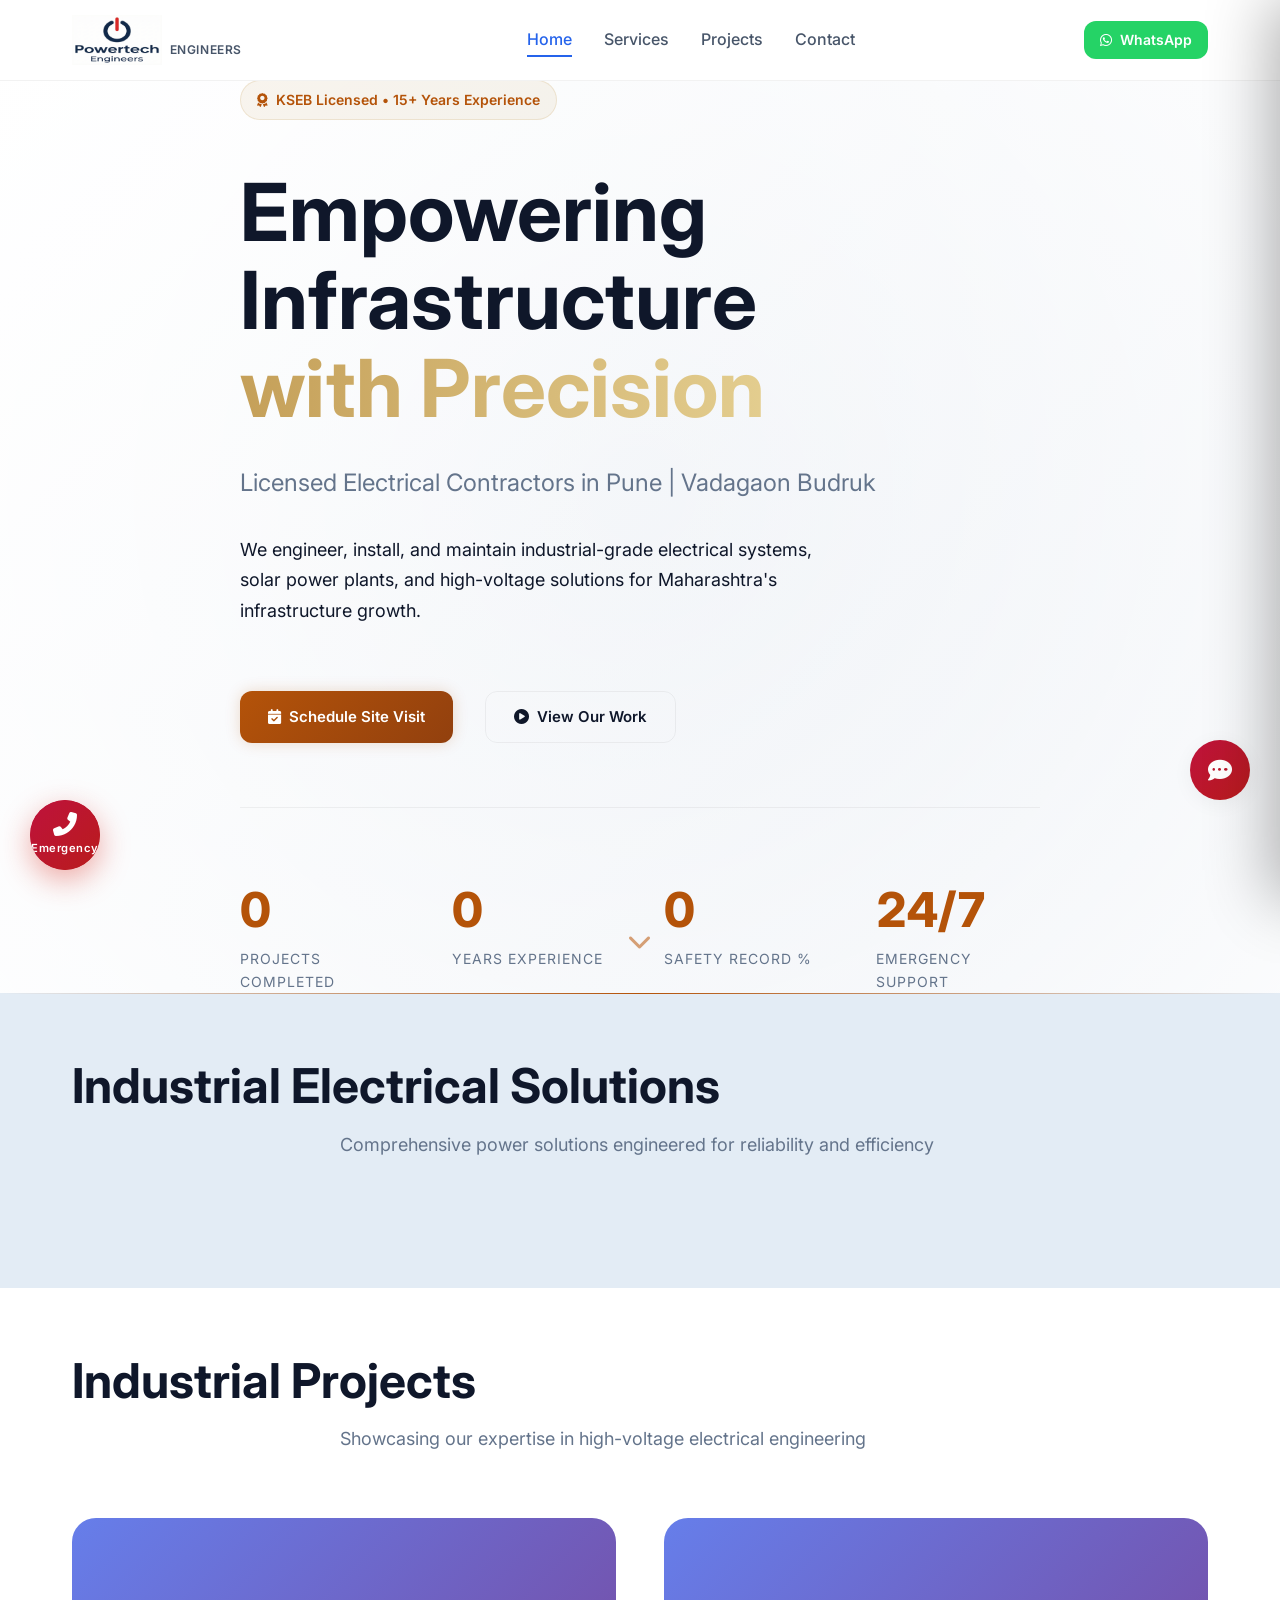
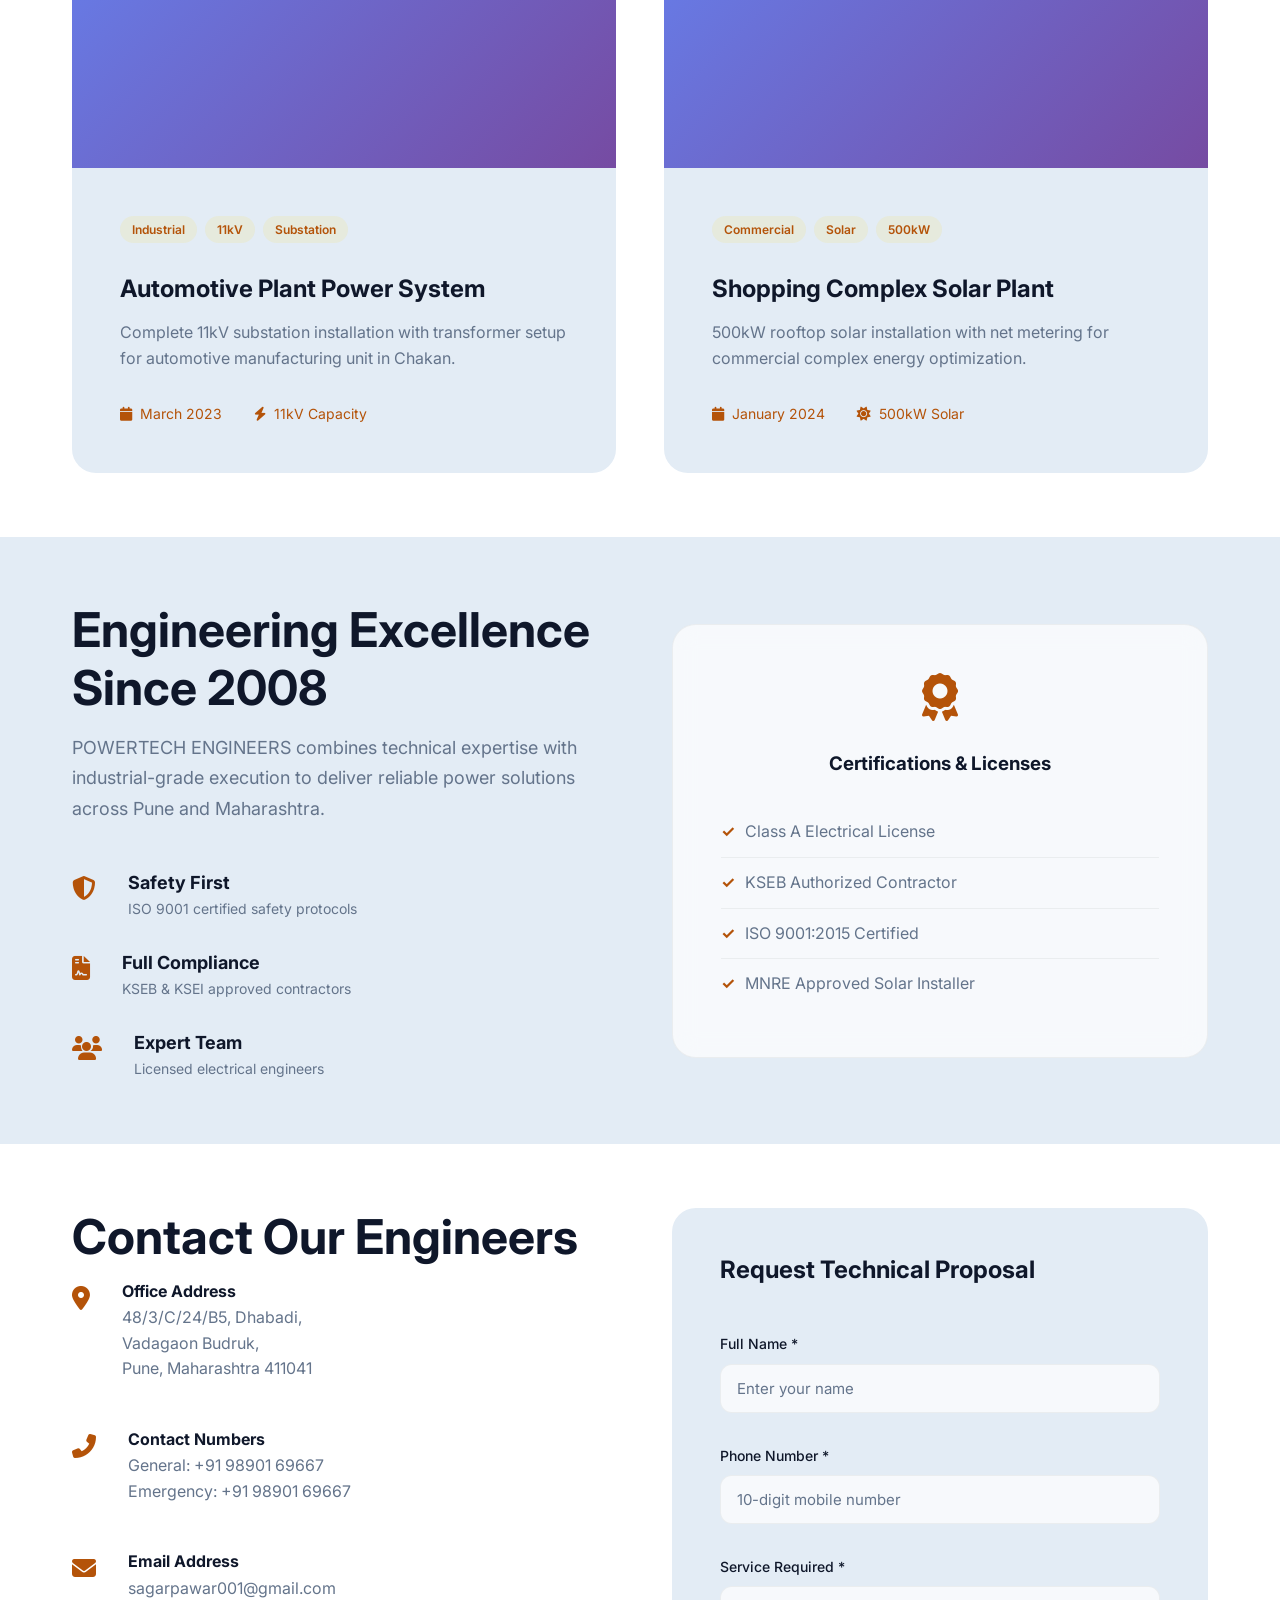
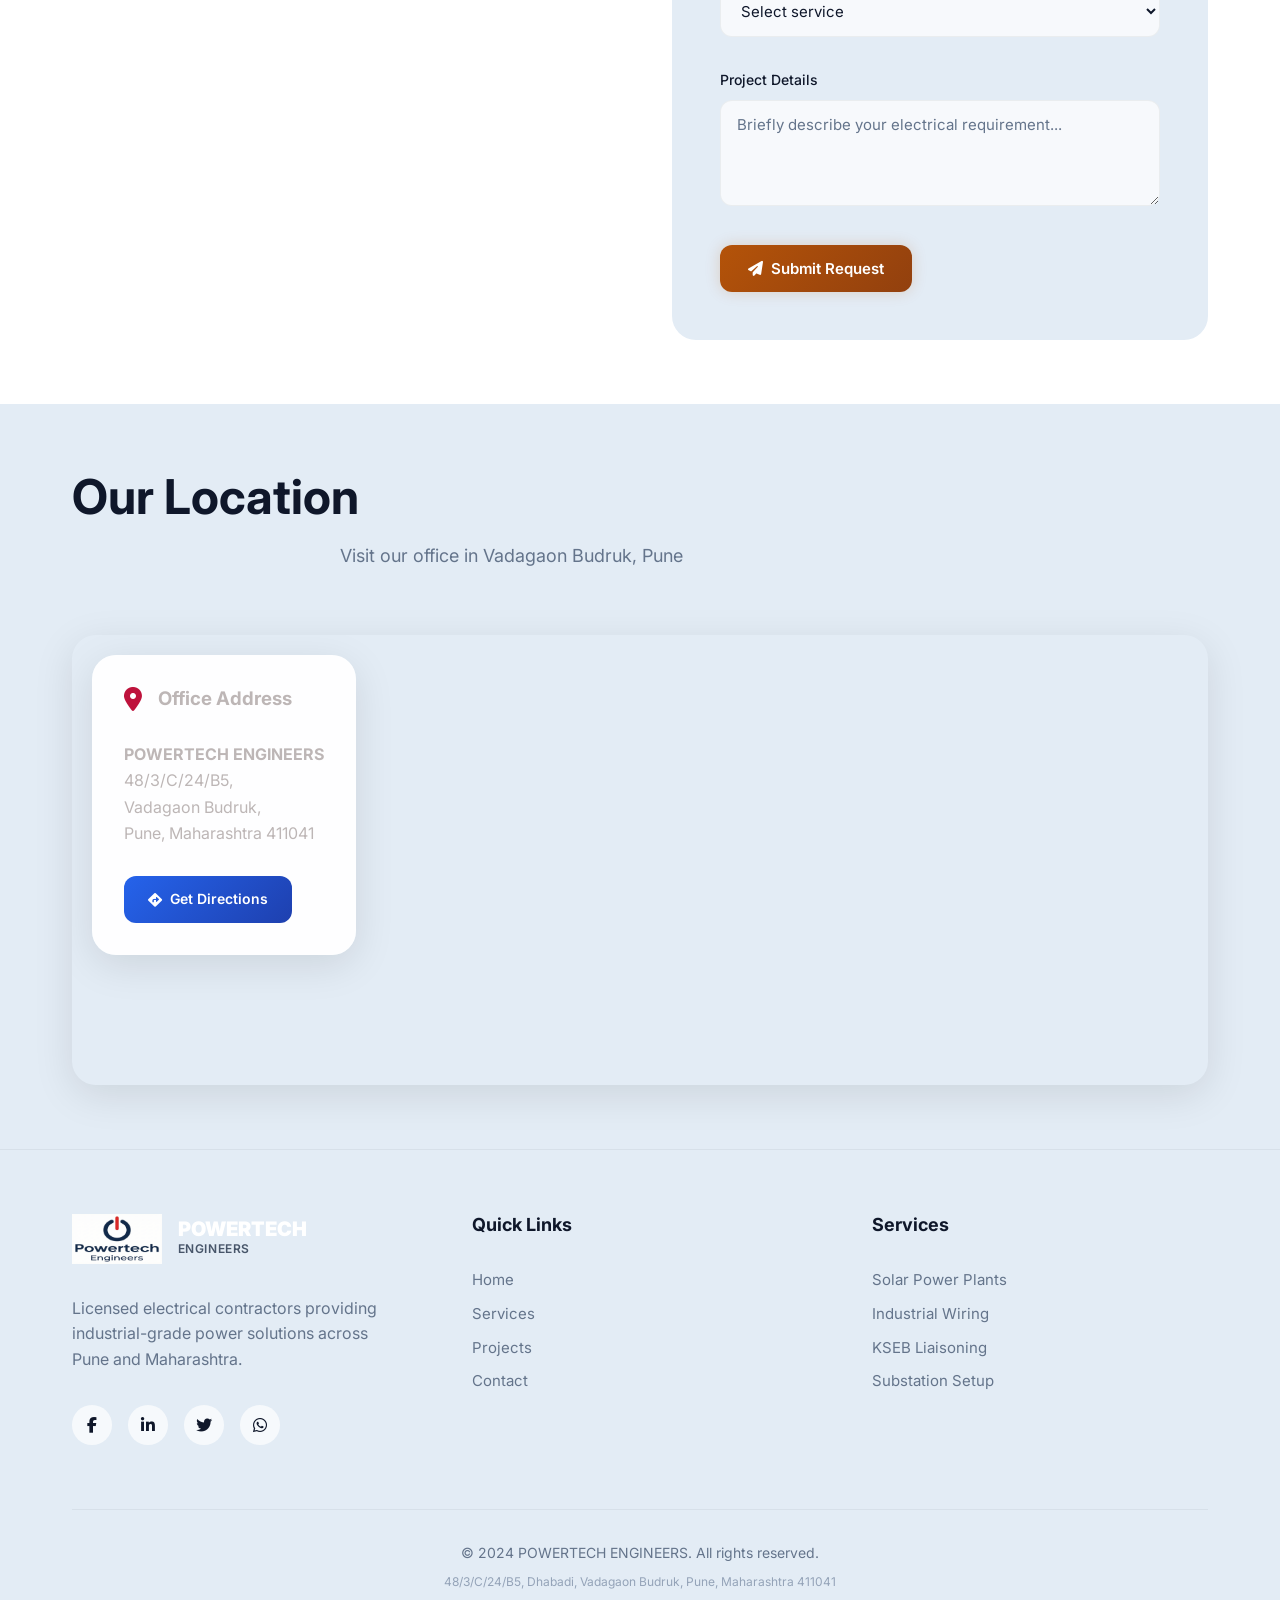
==== index.html @ 259f2d31 "Add files via upload" ====
<!DOCTYPE html>
<html lang="en">

<head>
    <meta charset="UTF-8">
    <meta name="viewport" content="width=device-width, initial-scale=1.0">
    <title>POWERTECH ENGINEERS | Premium Electrical Contractors | Pune</title>
    <meta name="description"
        content="Licensed electrical contractors providing industrial-grade solar power plants, KSEB liaisoning, and high-voltage solutions in Pune, Maharashtra.">
    <link rel="stylesheet" href="https://cdnjs.cloudflare.com/ajax/libs/font-awesome/6.4.0/css/all.min.css">
    <link href="https://fonts.googleapis.com/css2?family=Inter:wght@300;400;500;600;700;800&display=swap"
        rel="stylesheet">
    <link rel="stylesheet" href="styles.css">
    <link rel="icon" type="image/x-icon" href="favicon.ico">
</head>

<body>
    <!-- Glass Navigation Bar -->
    <nav class="glass-navbar" id="navbar">
        <div class="container nav-container">
            <div class="nav-logo">
                <img src="logo.png" alt="POWERTECH ENGINEERS Logo" class="logo-img">
                <div class="logo-text">
                    <span class="logo-primary">POWERTECH</span>
                    <span class="logo-secondary">ENGINEERS</span>
                </div>
            </div>

            <ul class="nav-links" id="navLinks">
                <li><a href="#home" class="nav-link active">Home</a></li>
                <li><a href="#services" class="nav-link">Services</a></li>
                <li><a href="#projects" class="nav-link">Projects</a></li>
                <li><a href="#contact" class="nav-link">Contact</a></li>
            </ul>

            <div class="nav-cta">
    <a href="https://wa.me/919876543210" 
       target="_blank" 
       class="btn btn-whatsapp-sm">
        <i class="fab fa-whatsapp"></i>
        <span>WhatsApp</span>
    </a>
        </div>
    </nav>

    <!-- Hero Section -->
    <section class="hero" id="home">
        <div class="hero-overlay"></div>
        <div class="container">
            <div class="hero-content">
                <div class="hero-badge">
                    <i class="fas fa-award"></i>
                    <span>KSEB Licensed • 15+ Years Experience</span>
                </div>

                <h1 class="hero-title">
                    <span class="hero-line">Empowering Infrastructure</span>
                    <span class="hero-line accent">with Precision</span>
                </h1>

                <p class="hero-subtitle">
                    Licensed Electrical Contractors in Pune | Vadagaon Budruk
                </p>

                <p class="hero-description">
                    We engineer, install, and maintain industrial-grade electrical systems,
                    solar power plants, and high-voltage solutions for Maharashtra's
                    infrastructure growth.
                </p>

                <div class="hero-actions">
                    <a href="#contact" class="btn btn-primary">
                        <i class="fas fa-calendar-check"></i>
                        <span>Schedule Site Visit</span>
                    </a>
                    <button class="btn btn-secondary">
                        <i class="fas fa-play-circle"></i>
                        <span>View Our Work</span>
                    </button>
                </div>

                <div class="hero-stats">
                    <div class="stat">
                        <div class="stat-number" data-count="850">0</div>
                        <div class="stat-label">Projects Completed</div>
                    </div>
                    <div class="stat">
                        <div class="stat-number" data-count="15">0</div>
                        <div class="stat-label">Years Experience</div>
                    </div>
                    <div class="stat">
                        <div class="stat-number" data-count="99.8">0</div>
                        <div class="stat-label">Safety Record %</div>
                    </div>
                    <div class="stat">
                        <div class="stat-number">24/7</div>
                        <div class="stat-label">Emergency Support</div>
                    </div>
                </div>
            </div>
        </div>

        <div class="scroll-indicator">
            <i class="fas fa-chevron-down"></i>
        </div>
    </section>



    <!-- Services Section -->
    <section class="services" id="services">
        <div class="container">
            <div class="section-header">
                <h2 class="section-title">Industrial Electrical Solutions</h2>
                <p class="section-subtitle">Comprehensive power solutions engineered for reliability and efficiency</p>
            </div>

            <div class="services-grid" id="servicesGrid">
                <!-- Service cards will be populated by JavaScript -->
            </div>
        </div>
    </section>

    <!-- Projects Showcase -->
    <section class="projects" id="projects">
        <div class="container">
            <div class="section-header">
                <h2 class="section-title">Industrial Projects</h2>
                <p class="section-subtitle">Showcasing our expertise in high-voltage electrical engineering</p>
            </div>

            <div class="projects-grid">
                <div class="project-card">
                    <div class="project-image">
                        <div class="project-overlay">
                            <button class="btn btn-outline">View Case Study</button>
                        </div>
                    </div>
                    <div class="project-content">
                        <div class="project-tags">
                            <span class="project-tag">Industrial</span>
                            <span class="project-tag">11kV</span>
                            <span class="project-tag">Substation</span>
                        </div>
                        <h3 class="project-title">Automotive Plant Power System</h3>
                        <p class="project-description">
                            Complete 11kV substation installation with transformer setup 
                            for automotive manufacturing unit in Chakan.
                        </p>
                        <div class="project-meta">
                            <span><i class="fas fa-calendar"></i> March 2023</span>
                            <span><i class="fas fa-bolt"></i> 11kV Capacity</span>
                        </div>
                    </div>
                </div>

                <div class="project-card">
                    <div class="project-image">
                        <div class="project-overlay">
                            <button class="btn btn-outline">View Case Study</button>
                        </div>
                    </div>
                    <div class="project-content">
                        <div class="project-tags">
                            <span class="project-tag">Commercial</span>
                            <span class="project-tag">Solar</span>
                            <span class="project-tag">500kW</span>
                        </div>
                        <h3 class="project-title">Shopping Complex Solar Plant</h3>
                        <p class="project-description">
                            500kW rooftop solar installation with net metering 
                            for commercial complex energy optimization.
                        </p>
                        <div class="project-meta">
                            <span><i class="fas fa-calendar"></i> January 2024</span>
                            <span><i class="fas fa-sun"></i> 500kW Solar</span>
                        </div>
                    </div>
                </div>
            </div>
        </div>
    </section>


    <!-- About Section -->
    <section class="about" id="about">
        <div class="container">
            <div class="about-grid">
                <div class="about-content">
                    <h2 class="section-title">Engineering Excellence Since 2008</h2>
                    <p class="about-description">
                        POWERTECH ENGINEERS combines technical expertise with
                        industrial-grade execution to deliver reliable power solutions
                        across Pune and Maharashtra.
                    </p>
                    <div class="about-features">
                        <div class="feature">
                            <i class="fas fa-shield-alt"></i>
                            <div>
                                <h4>Safety First</h4>
                                <p>ISO 9001 certified safety protocols</p>
                            </div>
                        </div>
                        <div class="feature">
                            <i class="fas fa-file-contract"></i>
                            <div>
                                <h4>Full Compliance</h4>
                                <p>KSEB & KSEI approved contractors</p>
                            </div>
                        </div>
                        <div class="feature">
                            <i class="fas fa-users"></i>
                            <div>
                                <h4>Expert Team</h4>
                                <p>Licensed electrical engineers</p>
                            </div>
                        </div>
                    </div>
                </div>
                <div class="about-visual">
                    <div class="certificate-card">
                        <i class="fas fa-award"></i>
                        <h3>Certifications & Licenses</h3>
                        <ul class="certificate-list">
                            <li>Class A Electrical License</li>
                            <li>KSEB Authorized Contractor</li>
                            <li>ISO 9001:2015 Certified</li>
                            <li>MNRE Approved Solar Installer</li>
                        </ul>
                    </div>
                </div>
            </div>
        </div>
    </section>

    <!-- Contact Section -->
    <section class="contact" id="contact">
        <div class="container">
            <div class="contact-grid">
                <div class="contact-info">
                    <h2 class="section-title">Contact Our Engineers</h2>
                    <div class="contact-details">
                        <div class="contact-item">
                            <i class="fas fa-map-marker-alt"></i>
                            <div>
                                <h4>Office Address</h4>
                                <address>
                                    48/3/C/24/B5, Dhabadi,<br>
                                    Vadagaon Budruk,<br>
                                    Pune, Maharashtra 411041
                                </address>
                            </div>
                        </div>
                        <div class="contact-item">
                            <i class="fas fa-phone-alt"></i>
                            <div>
                                <h4>Contact Numbers</h4>
                                <p>General: +91 98901 69667</p>
                                <p>Emergency: +91 98901 69667</p>
                            </div>
                        </div>
                        <div class="contact-item">
                            <i class="fas fa-envelope"></i>
                            <div>
                                <h4>Email Address</h4>
                                <p>sagarpawar001@gmail.com</p>
                            </div>
                        </div>
                    </div>
                </div>

                <div class="contact-form-container">
                    <form id="contactForm" class="contact-form">
                        <h3>Request Technical Proposal</h3>

                        <div class="form-group">
                            <label for="name">Full Name *</label>
                            <input type="text" id="name" name="name" required placeholder="Enter your name">
                        </div>

                        <div class="form-group">
                            <label for="phone">Phone Number *</label>
                            <input type="tel" id="phone" name="phone" required placeholder="10-digit mobile number">
                        </div>

                        <div class="form-group">
                            <label for="service">Service Required *</label>
                            <select id="service" name="service" required>
                                <option value="">Select service</option>
                                <option value="solar">Solar Power Plant</option>
                                <option value="industrial">Industrial Wiring</option>
                                <option value="liaisoning">KSEB Liaisoning</option>
                                <option value="substation">Substation Setup</option>
                                <option value="other">Other Electrical Service</option>
                            </select>
                        </div>

                        <div class="form-group">
                            <label for="message">Project Details</label>
                            <textarea id="message" name="message" rows="4"
                                placeholder="Briefly describe your electrical requirement..."></textarea>
                        </div>

                        <button type="submit" class="btn btn-primary">
                            <i class="fas fa-paper-plane"></i>
                            Submit Request
                        </button>
                    </form>
                </div>
            </div>
        </div>
    </section>

    <!-- Add this section after the Contact section -->
    <section class="map-section">
        <div class="container">
            <div class="section-header">
                <h2 class="section-title">Our Location</h2>
                <p class="section-subtitle">Visit our office in Vadagaon Budruk, Pune</p>
            </div>

            <div class="map-container">
                <!-- Google Maps Embed -->
                <div class="map-wrapper">
                    <iframe
                        src="https://www.google.com/maps/embed?pb=!1m18!1m12!1m3!1d1887.654321!2d73.818456!3d18.463210!2m3!1f0!2f0!3f0!3m2!1i1024!2i768!4f13.1!3m3!1m2!1s0x0%3A0x0!2zMTjCsDI3JzQ3LjYiTiA3M8KwNDknMDYuNSJF!5e0!3m2!1sen!2sin!4v1628234567890!5m2!1sen!2sin"
                        width="100%" height="450" style="border:0;" allowfullscreen="" loading="lazy"
                        referrerpolicy="no-referrer-when-downgrade">
                    </iframe>

                    <div class="map-info-card">
                        <div class="map-info-header">
                            <i class="fas fa-map-marker-alt"></i>
                            <h3>Office Address</h3>
                        </div>
                        <div class="map-info-body">
                            <p><strong>POWERTECH ENGINEERS</strong></p>
                            <p>48/3/C/24/B5,</p>
                            <p>Vadagaon Budruk,</p>
                            <p>Pune, Maharashtra 411041</p>

                            <div class="map-actions">
                                <a href="https://maps.app.goo.gl/K4xgPGHhc5pUvqYv7" target="_blank" class="btn btn-map">
                                    <i class="fas fa-directions"></i>
                                    Get Directions
                                </a>
                            </div>
                        </div>
                    </div>
                </div>
            </div>
        </div>
    </section>

    <!-- Side Drawer Modal -->
    <div class="side-drawer" id="sideDrawer">
        <div class="drawer-overlay" id="drawerOverlay"></div>
        <div class="drawer-content">
            <div class="drawer-header">
                <h3 class="drawer-title" id="drawerTitle">Service Details</h3>
                <button class="drawer-close" id="drawerClose">
                    <i class="fas fa-times"></i>
                </button>
            </div>
            <div class="drawer-body" id="drawerBody">
                <!-- Content loaded dynamically -->
            </div>
            <div class="drawer-footer">
                <button class="btn btn-primary" id="drawerQuoteBtn">
                    <i class="fas fa-bolt"></i>
                    Request Quote for this Service
                </button>
            </div>
        </div>
    </div>

    <!-- PowerBot Chat Widget -->
    <div class="chatbot-container">
        <div class="chatbot-window" id="chatbotWindow">
            <div class="chatbot-header">
                <div class="chatbot-avatar">
                    <i class="fas fa-bolt"></i>
                </div>
                <div>
                    <h4>PowerBot Assistant</h4>
                    <p>Electrical Support 24/7</p>
                </div>
                <button class="chatbot-close" id="chatbotClose">
                    <i class="fas fa-times"></i>
                </button>
            </div>
            <div class="chatbot-body" id="chatbotBody">
                <div class="chat-message bot">
                    <p>Welcome to POWERTECH ENGINEERS! ⚡</p>
                    <p>Do you need a <strong>Commercial Quote</strong> or have an electrical emergency?</p>
                </div>
                <div class="chat-options">
                    <button class="chat-option" data-option="quote">
                        <i class="fas fa-file-invoice-dollar"></i>
                        <span>Get Commercial Quote</span>
                    </button>
                    <button class="chat-option" data-option="emergency">
                        <i class="fas fa-phone-alt"></i>
                        <span>Emergency Support</span>
                    </button>
                    <button class="chat-option" data-option="solar">
                        <i class="fas fa-solar-panel"></i>
                        <span>Solar Consultation</span>
                    </button>
                </div>
            </div>
            <div class="chatbot-footer" style="display:none">
                <!-- Chat input disabled -->
            </div>
        </div>

        <button class="chatbot-toggle" id="chatbotToggle">
            <i class="fas fa-comment-dots"></i>
        </button>
    </div>

    <!-- Emergency FAB -->
    <a href="tel:+919890169667" class="emergency-fab" id="emergencyFab">
        <div class="fab-pulse"></div>
        <i class="fas fa-phone-alt"></i>
        <span class="fab-text">Emergency</span>
    </a>

    <!-- Footer -->
    <footer class="footer">
        <div class="container">
            <div class="footer-grid">
                <div class="footer-col">
                    <div class="footer-logo">
                        <img src="logo.png" alt="POWERTECH ENGINEERS" class="logo-img">
                        <div class="logo-text">
                            <span class="logo-primary">POWERTECH</span>
                            <span class="logo-secondary">ENGINEERS</span>
                        </div>
                    </div>
                    <p class="footer-description">
                        Licensed electrical contractors providing industrial-grade
                        power solutions across Pune and Maharashtra.
                    </p>
                    <div class="social-links">
                        <a href="#"><i class="fab fa-facebook-f"></i></a>
                        <a href="#"><i class="fab fa-linkedin-in"></i></a>
                        <a href="#"><i class="fab fa-twitter"></i></a>
                        <a href="#"><i class="fab fa-whatsapp"></i></a>
                    </div>
                </div>

                <div class="footer-col">
                    <h4>Quick Links</h4>
                    <ul class="footer-links">
                        <li><a href="#home">Home</a></li>
                        <li><a href="#services">Services</a></li>
                        <li><a href="#projects">Projects</a></li>
                        <li><a href="#contact">Contact</a></li>
                    </ul>
                </div>

                <div class="footer-col">
                    <h4>Services</h4>
                    <ul class="footer-links">
                        <li><a href="#services" data-service="solar">Solar Power Plants</a></li>
                        <li><a href="#services" data-service="industrial">Industrial Wiring</a></li>
                        <li><a href="#services" data-service="liaisoning">KSEB Liaisoning</a></li>
                        <li><a href="#services" data-service="substation">Substation Setup</a></li>
                    </ul>
                </div>


            </div>

            <div class="footer-bottom">
                <p>&copy; 2024 POWERTECH ENGINEERS. All rights reserved.</p>
                <p class="footer-address">
                    48/3/C/24/B5, Dhabadi, Vadagaon Budruk, Pune, Maharashtra 411041
                </p>
            </div>
        </div>
    </footer>

    <script src="script.js"></script>
</body>

</html>
---- styles.css ----
/* ===== CSS VARIABLES ===== */
:root {
    /* Premium Light Palette */
    --brand-navy: #ffffff;
    /* Main Background - Now White */
    --brand-primary: #939ba3;
    /* Secondary Background - Very Light Gray */
    --brand-accent: #b45309;
    /* Deep Gold/Bronze for contrast on white */
    --brand-accent-glow: rgba(180, 83, 9, 0.2);

    /* Legacy Compatibility Aliases */
    --brand-red: #be123c;
    /* Rose */
    --safety-yellow: var(--brand-accent);

    --text-dark: #bdb6b6;
    /* For buttons/dark backgrounds */
    --text-light: #0f172a;
    /* Main Text - Dark Slate */
    --text-muted: #475569;
    /* Muted Text */

    --glass-surface: rgba(255, 255, 255, 0.7);
    --glass-border: rgba(0, 0, 0, 0.05);

    --industrial-gray: #e3ecf5;
    /* Light Gray for sections */
    --concrete: #64748b;
    --steel: #94a3b8;

    /* Spacing */
    --space-xs: 0.5rem;
    --space-sm: 1rem;
    --space-md: 2rem;
    --space-lg: 3rem;
    --space-xl: 4rem;

    /* Shadows */
    --shadow-glass: 0 4px 20px rgba(0, 0, 0, 0.05);
    --shadow-elevated: 0 10px 40px rgba(0, 0, 0, 0.1);
    --shadow-glow: 0 0 15px var(--brand-accent-glow);

    /* Transitions */
    --transition-fast: 0.2s ease;
    --transition-smooth: 0.4s cubic-bezier(0.16, 1, 0.3, 1);

    /* Border Radius */
    --radius-sm: 6px;
    --radius-md: 12px;
    --radius-lg: 24px;
    --radius-full: 9999px;

    /* REFERENCE FIX VARIABLES */
    --spacing-sm: 0.5rem;
    --spacing-lg: 2rem;
    --shadow-lg: 0 10px 15px -3px rgba(0, 0, 0, 0.1), 0 4px 6px -2px rgba(0, 0, 0, 0.05);
    --shadow-xl: 0 20px 25px -5px rgba(0, 0, 0, 0.1), 0 10px 10px -5px rgba(0, 0, 0, 0.04);
    --brand-blue: #2563eb;
    /* Default blue, can adjust to theme if needed */
    --surface-light: #f8fafc;
    --text-secondary: var(--text-muted);
}

/* ===== RESET & BASE STYLES ===== */
* {
    margin: 0;
    padding: 0;
    box-sizing: border-box;
}

html {
    scroll-behavior: smooth;
    font-size: 16px;
}

body {
    font-family: 'Inter', -apple-system, BlinkMacSystemFont, sans-serif;
    color: var(--text-light);
    background-color: var(--brand-navy);
    line-height: 1.6;
    overflow-x: hidden;
    -webkit-font-smoothing: antialiased;
    -moz-osx-font-smoothing: grayscale;
}

.container {
    max-width: 1200px;
    margin: 0 auto;
    padding: 0 var(--space-md);
}

/* Smooth scrolling for entire page */
html {
    scroll-behavior: smooth;
    scroll-padding-top: 80px;
    /* Account for fixed navbar */
}

/* Premium hover effects for cards */
.service-card,
.project-card {
    transition: all 0.4s cubic-bezier(0.175, 0.885, 0.32, 1.275);
}

.service-card:hover {
    transform: translateY(-8px) scale(1.02);
    box-shadow: 0 20px 40px rgba(0, 0, 0, 0.15), 0 0 0 1px rgba(59, 130, 246, 0.2);
}

/* Premium gradient borders */
.navbar::after {
    content: '';
    position: absolute;
    bottom: 0;
    left: 0;
    width: 100%;
    height: 1px;
    background: linear-gradient(90deg, transparent, var(--electric-blue), transparent);
}

/* ===== TYPOGRAPHY ===== */
h1,
h2,
h3,
h4,
h5,
h6 {
    font-weight: 700;
    line-height: 1.2;
    margin-bottom: var(--space-sm);
}

.section-title {
    font-size: clamp(2rem, 5vw, 3rem);
    color: var(--text-light);
    margin-bottom: var(--space-sm);
}

.section-subtitle {
    font-size: 1.125rem;
    color: var(--concrete);
    max-width: 600px;
    margin: 0 auto;
}

/* ===== BUTTONS ===== */
.btn {
    display: inline-flex;
    align-items: center;
    justify-content: center;
    gap: var(--space-xs);
    padding: 0.875rem 1.75rem;
    border-radius: var(--radius-md);
    font-weight: 600;
    font-size: 0.9375rem;
    text-decoration: none;
    border: none;
    cursor: pointer;
    transition: all var(--transition-smooth);
    font-family: inherit;
}

.btn-primary {
    background: linear-gradient(135deg, var(--brand-accent), #92400e);
    color: white;
    box-shadow: var(--shadow-glow);
}

.btn-primary:hover {
    transform: translateY(-2px);
    box-shadow: 0 8px 30px var(--brand-accent-glow);
}

.btn-secondary {
    background: transparent;
    color: var(--text-light);
    border: 1px solid var(--glass-border);
}

.btn-secondary:hover {
    background: var(--glass-surface);
    transform: translateY(-2px);
}

.btn-quote {
    background: var(--brand-accent);
    color: white;
    font-weight: 700;
    padding: 0.75rem 1.5rem;
    box-shadow: var(--shadow-glow);
}

.btn-quote:hover {
    background: #deb86e;
    transform: translateY(-2px);
    box-shadow: 0 8px 30px var(--brand-accent-glow);
}

.btn-outline {
    background: transparent;
    color: var(--text-light);
    border: 2px solid var(--text-light);
}

.btn-outline:hover {
    background: var(--text-light);
    color: var(--brand-navy);
}

/* ===== REFERENCE NAVBAR FIX ===== */
.glass-navbar {
    position: fixed;
    top: 0;
    left: 0;
    right: 0;
    z-index: 1000;
    background: rgba(255, 255, 255, 0.95);
    backdrop-filter: blur(16px) saturate(180%);
    -webkit-backdrop-filter: blur(16px) saturate(180%);
    border-bottom: 1px solid rgba(0, 0, 0, 0.05);
    transition: var(--transition-smooth);
}

.glass-navbar.scrolled {
    box-shadow: var(--shadow-lg);
    background: rgba(255, 255, 255, 0.98);
}

.nav-container {
    display: flex;
    align-items: center;
    justify-content: space-between;
    height: 80px;
    max-width: 1200px;
    margin: 0 auto;
    padding: 0 2rem;
}

.nav-logo {
    display: flex;
    align-items: center;
    gap: var(--spacing-sm);
    cursor: pointer;
}

.logo-img {
    max-height: 50px;
    width: auto;
    object-fit: contain;
    /* Keeping the light mode filter if needed, but user didn't strict specify it in reference. 
       Assuming logo.png is the dark one. If it needs inversion, we can add it back. 
       For now, sticking to reference which just has max-height. */
}

.logo-text {
    display: flex;
    flex-direction: column;
}

.logo-primary {
    font-size: 1.25rem;
    font-weight: 900;
    color: var(--brand-navy);
    line-height: 1;
}

.logo-secondary {
    font-size: 0.75rem;
    font-weight: 600;
    color: var(--text-secondary);
    letter-spacing: 0.05em;
}

.nav-links {
    display: none;
    gap: var(--spacing-lg);
    list-style: none;
    margin: 0;
    padding: 0;
}

@media (min-width: 768px) {
    .nav-links {
        display: flex;
    }
}

.nav-link {
    font-weight: 500;
    color: var(--text-secondary);
    position: relative;
    text-decoration: none;
}

.nav-link:hover,
.nav-link.active {
    color: var(--brand-blue);
}

.nav-link::after {
    content: '';
    position: absolute;
    bottom: -8px;
    left: 0;
    width: 0;
    height: 2px;
    background: var(--brand-blue);
    transition: width 0.3s ease;
}

.nav-link:hover::after,
.nav-link.active::after {
    width: 100%;
}

.nav-actions {
    display: flex;
    align-items: center;
    gap: var(--spacing-sm);
}

.mobile-menu-toggle {
    display: flex;
    align-items: center;
    justify-content: center;
    width: 40px;
    height: 40px;
    border-radius: 0.5rem;
    background: var(--surface-light);
    border: none;
    cursor: pointer;
}

@media (min-width: 768px) {
    .mobile-menu-toggle {
        display: none;
    }
}

.hamburger {
    display: block;
    width: 24px;
    height: 2px;
    background: var(--brand-navy);
    position: relative;
    transition: var(--transition-smooth);
}

.hamburger::before,
.hamburger::after {
    content: '';
    position: absolute;
    width: 24px;
    height: 2px;
    background: var(--brand-navy);
    transition: var(--transition-smooth);
}

.hamburger::before {
    top: -8px;
}

.hamburger::after {
    bottom: -8px;
}

.mobile-menu-toggle.active .hamburger {
    background: transparent;
}

.mobile-menu-toggle.active .hamburger::before {
    top: 0;
    transform: rotate(45deg);
}

.mobile-menu-toggle.active .hamburger::after {
    bottom: 0;
    transform: rotate(-45deg);
}

/* Mobile Menu */
@media (max-width: 767px) {
    .nav-links {
        position: fixed;
        top: 80px;
        left: 0;
        right: 0;
        background: white;
        flex-direction: column;
        padding: var(--spacing-lg);
        gap: var(--spacing-sm);
        box-shadow: var(--shadow-xl);
        transform: translateY(-100%);
        opacity: 0;
        pointer-events: none;
        transition: var(--transition-smooth);
    }

    .nav-links.active {
        display: flex;
        transform: translateY(0);
        opacity: 1;
        pointer-events: all;
    }
}

padding: 0.5rem 1rem;
border-radius: var(--radius-full);
font-weight: 600;
font-size: 0.875rem;
}

.mobile-toggle {
    display: none;
    background: none;
    border: none;
    color: var(--text-light);
    font-size: 1.5rem;
    cursor: pointer;
    padding: 0.5rem;
}

.btn-whatsapp-sm {
    background: #25D366;
    color: white;
    padding: 0.5rem 1rem;
    border-radius: var(--radius-md);
    font-weight: 600;
    font-size: 0.875rem;
    display: flex;
    align-items: center;
    gap: 0.5rem;
    text-decoration: none;
    transition: all var(--transition-fast);
}

.btn-whatsapp-sm:hover {
    background: #1DA851;
    transform: translateY(-2px);
    box-shadow: 0 4px 12px rgba(37, 211, 102, 0.3);
}

/* ===== HERO SECTION ===== */
.hero {
    min-height: 100vh;
    position: relative;
    display: flex;
    align-items: center;
    padding-top: 80px;
    overflow: hidden;
    background: linear-gradient(-45deg, #ffffff, #f1f5f9, #e2e8f0, #ffffff);
    background-size: 400% 400%;
    animation: gradientBG 15s ease infinite;
}

@keyframes gradientBG {
    0% {
        background-position: 0% 50%;
    }

    50% {
        background-position: 100% 50%;
    }

    100% {
        background-position: 0% 50%;
    }
}

.hero::before {
    content: '';
    position: absolute;
    top: 0;
    left: 0;
    width: 100%;
    height: 100%;
    background: radial-gradient(circle at center, transparent 0%, rgba(255, 255, 255, 0.8) 100%);
    z-index: 1;
}

.hero-content {
    position: relative;
    z-index: 2;
    max-width: 800px;
}

.hero-badge {
    display: inline-flex;
    align-items: center;
    gap: var(--space-xs);
    background: rgba(197, 160, 89, 0.1);
    color: var(--brand-accent);
    padding: 0.5rem 1rem;
    border: 1px solid rgba(197, 160, 89, 0.2);
    border-radius: var(--radius-full);
    font-weight: 600;
    margin-bottom: var(--space-lg);
    font-size: 0.875rem;
}

.hero-title {
    font-size: clamp(3rem, 8vw, 5rem);
    margin-bottom: var(--space-md);
    line-height: 1.1;
}

.hero-line {
    display: block;
}

.hero-line.accent {
    color: var(--brand-accent);
    position: relative;
    background: linear-gradient(to right, #C5A059, #F3E5AB, #C5A059);
    -webkit-background-clip: text;
    -webkit-text-fill-color: transparent;
    background-size: 200% auto;
    animation: shine 4s linear infinite;
}

@keyframes shine {
    to {
        background-position: 200% center;
    }
}

.hero-line.accent::after {
    display: none;
}

.hero-subtitle {
    font-size: 1.5rem;
    color: var(--concrete);
    margin-bottom: var(--space-md);
    font-weight: 400;
}

.hero-description {
    font-size: 1.125rem;
    color: var(--text-light);
    margin-bottom: var(--space-xl);
    max-width: 600px;
    line-height: 1.7;
}

.hero-actions {
    display: flex;
    gap: var(--space-md);
    margin-bottom: var(--space-xl);
    flex-wrap: wrap;
}

.hero-stats {
    display: grid;
    grid-template-columns: repeat(auto-fit, minmax(150px, 1fr));
    gap: var(--space-lg);
    margin-top: var(--space-xl);
    padding-top: var(--space-xl);
    border-top: 1px solid var(--glass-border);
}

.stat-number {
    font-size: 3rem;
    font-weight: 800;
    color: var(--brand-accent);
    font-variant-numeric: tabular-nums;
}

.stat-label {
    font-size: 0.875rem;
    color: var(--concrete);
    text-transform: uppercase;
    letter-spacing: 1px;
}

.scroll-indicator {
    position: absolute;
    bottom: 2rem;
    left: 50%;
    transform: translateX(-50%);
    animation: bounce 2s infinite;
    color: var(--safety-yellow);
    font-size: 1.5rem;
}

@keyframes bounce {

    0%,
    20%,
    50%,
    80%,
    100% {
        transform: translateX(-50%) translateY(0);
    }

    40% {
        transform: translateX(-50%) translateY(-10px);
    }

    60% {
        transform: translateX(-50%) translateY(-5px);
    }
}

/* ===== SERVICES SECTION ===== */
.services {
    padding: var(--space-xl) 0;
    background: var(--industrial-gray);
    position: relative;
}

.services::before {
    content: '';
    position: absolute;
    top: 0;
    left: 0;
    width: 100%;
    height: 1px;
    background: linear-gradient(90deg, transparent, var(--safety-yellow), transparent);
}

.services-grid {
    display: grid;
    grid-template-columns: repeat(auto-fit, minmax(300px, 1fr));
    gap: var(--space-lg);
    margin-top: var(--space-xl);
}

.service-card {
    background: var(--glass-surface);
    backdrop-filter: blur(12px);
    -webkit-backdrop-filter: blur(12px);
    border: 1px solid var(--glass-border);
    border-radius: var(--radius-lg);
    padding: var(--space-lg);
    transition: all var(--transition-smooth);
    cursor: pointer;
    position: relative;
    overflow: hidden;
}

.service-card::before {
    content: '';
    position: absolute;
    top: 0;
    left: 0;
    width: 100%;
    height: 4px;
    background: linear-gradient(90deg, var(--brand-red), var(--safety-yellow));
}

.service-card:hover {
    transform: translateY(-10px) scale(1.02);
    box-shadow: var(--shadow-hover);
    border-color: var(--safety-yellow);
}

.service-icon {
    width: 64px;
    height: 64px;
    background: rgba(255, 214, 10, 0.1);
    border-radius: var(--radius-md);
    display: flex;
    align-items: center;
    justify-content: center;
    margin-bottom: var(--space-md);
    font-size: 1.75rem;
    color: var(--safety-yellow);
}

.service-card h3 {
    font-size: 1.5rem;
    color: var(--text-light);
    margin-bottom: var(--space-sm);
}

.service-card p {
    color: var(--concrete);
    margin-bottom: var(--space-md);
    line-height: 1.6;
}

.service-features {
    list-style: none;
    margin-top: var(--space-md);
}

.service-features li {
    display: flex;
    align-items: center;
    gap: var(--space-xs);
    margin-bottom: var(--space-xs);
    color: var(--text-light);
    font-size: 0.875rem;
}

.service-features li i {
    color: var(--safety-yellow);
    font-size: 0.75rem;
}

/* ===== PROJECTS SECTION ===== */
.projects {
    padding: var(--space-xl) 0;
    background: var(--brand-navy);
}

.projects-grid {
    display: grid;
    grid-template-columns: repeat(auto-fit, minmax(350px, 1fr));
    gap: var(--space-lg);
    margin-top: var(--space-xl);
}

.project-card {
    background: var(--industrial-gray);
    border-radius: var(--radius-lg);
    overflow: hidden;
    transition: transform var(--transition-smooth);
}

.project-card:hover {
    transform: translateY(-10px);
}

.project-image {
    height: 250px;
    background: linear-gradient(135deg, #667eea 0%, #764ba2 100%);
    position: relative;
}

.project-overlay {
    position: absolute;
    top: 0;
    left: 0;
    width: 100%;
    height: 100%;
    background: rgba(11, 30, 51, 0.8);
    display: flex;
    align-items: center;
    justify-content: center;
    opacity: 0;
    transition: opacity var(--transition-smooth);
}

.project-card:hover .project-overlay {
    opacity: 1;
}

.project-content {
    padding: var(--space-lg);
}

.project-tags {
    display: flex;
    gap: var(--space-xs);
    margin-bottom: var(--space-md);
    flex-wrap: wrap;
}

.project-tag {
    background: rgba(255, 214, 10, 0.1);
    color: var(--safety-yellow);
    padding: 0.25rem 0.75rem;
    border-radius: var(--radius-full);
    font-size: 0.75rem;
    font-weight: 600;
}

.project-title {
    font-size: 1.5rem;
    color: var(--text-light);
    margin-bottom: var(--space-sm);
}

.project-description {
    color: var(--concrete);
    margin-bottom: var(--space-md);
    line-height: 1.6;
}

.project-meta {
    display: flex;
    gap: var(--space-md);
    color: var(--safety-yellow);
    font-size: 0.875rem;
}

.project-meta span {
    display: flex;
    align-items: center;
    gap: var(--space-xs);
}

/* ===== ABOUT SECTION ===== */
.about {
    padding: var(--space-xl) 0;
    background: var(--industrial-gray);
}

.about-grid {
    display: grid;
    grid-template-columns: 1fr 1fr;
    gap: var(--space-xl);
    align-items: center;
}

.about-description {
    font-size: 1.125rem;
    color: var(--concrete);
    margin-bottom: var(--space-lg);
    line-height: 1.7;
}

.about-features {
    display: grid;
    gap: var(--space-md);
}

.feature {
    display: flex;
    align-items: flex-start;
    gap: var(--space-md);
}

.feature i {
    font-size: 1.5rem;
    color: var(--safety-yellow);
    margin-top: 0.25rem;
}

.feature h4 {
    font-size: 1.125rem;
    color: var(--text-light);
    margin-bottom: 0.25rem;
}

.feature p {
    color: var(--concrete);
    font-size: 0.875rem;
}

.certificate-card {
    background: var(--glass-surface);
    backdrop-filter: blur(12px);
    border: 1px solid var(--glass-border);
    border-radius: var(--radius-lg);
    padding: var(--space-lg);
    text-align: center;
}

.certificate-card i {
    font-size: 3rem;
    color: var(--safety-yellow);
    margin-bottom: var(--space-md);
}

.certificate-card h3 {
    color: var(--text-light);
    margin-bottom: var(--space-md);
}

.certificate-list {
    list-style: none;
    text-align: left;
}

.certificate-list li {
    padding: 0.75rem 0;
    color: var(--concrete);
    border-bottom: 1px solid var(--glass-border);
    position: relative;
    padding-left: 1.5rem;
}

.certificate-list li:last-child {
    border-bottom: none;
}

.certificate-list li::before {
    content: '✓';
    position: absolute;
    left: 0;
    color: var(--safety-yellow);
    font-weight: bold;
}

/* ===== CONTACT SECTION ===== */
.contact {
    padding: var(--space-xl) 0;
    background: var(--brand-navy);
}

.contact-grid {
    display: grid;
    grid-template-columns: 1fr 1fr;
    gap: var(--space-xl);
}

.contact-details {
    display: flex;
    flex-direction: column;
    gap: var(--space-lg);
}

.contact-item {
    display: flex;
    gap: var(--space-md);
    align-items: flex-start;
}

.contact-item i {
    font-size: 1.5rem;
    color: var(--safety-yellow);
    margin-top: 0.25rem;
}

.contact-item h4 {
    color: var(--text-light);
    margin-bottom: 0.25rem;
}

.contact-item address,
.contact-item p {
    color: var(--concrete);
    font-style: normal;
    line-height: 1.6;
}

.contact-form-container {
    background: var(--industrial-gray);
    border-radius: var(--radius-lg);
    padding: var(--space-lg);
}

.contact-form h3 {
    color: var(--text-light);
    margin-bottom: var(--space-lg);
    font-size: 1.5rem;
}

.form-group {
    margin-bottom: var(--space-md);
}

.form-group label {
    display: block;
    color: var(--text-light);
    font-weight: 500;
    margin-bottom: 0.5rem;
    font-size: 0.875rem;
}

.form-group input,
.form-group select,
.form-group textarea {
    width: 100%;
    padding: 0.875rem 1rem;
    background: var(--glass-surface);
    border: 1px solid var(--glass-border);
    border-radius: var(--radius-md);
    color: var(--text-light);
    font-family: inherit;
    font-size: 0.9375rem;
    transition: border-color var(--transition-fast);
}

.form-group input:focus,
.form-group select:focus,
.form-group textarea:focus {
    outline: none;
    border-color: var(--safety-yellow);
    box-shadow: 0 0 0 3px rgba(255, 214, 10, 0.1);
}

.form-group input::placeholder,
.form-group textarea::placeholder {
    color: var(--concrete);
}

/* ===== SIDE DRAWER ===== */
.side-drawer {
    position: fixed;
    top: 0;
    left: 0;
    width: 100%;
    height: 100%;
    z-index: 2000;
    pointer-events: none;
}

.side-drawer.active {
    pointer-events: all;
}

.drawer-overlay {
    position: absolute;
    top: 0;
    left: 0;
    width: 100%;
    height: 100%;
    background: rgba(0, 0, 0, 0.5);
    opacity: 0;
    transition: opacity var(--transition-smooth);
}

.side-drawer.active .drawer-overlay {
    opacity: 1;
}

.drawer-content {
    position: absolute;
    top: 0;
    right: 0;
    width: 40%;
    height: 100%;
    background: var(--brand-navy);
    box-shadow: -10px 0 60px rgba(0, 0, 0, 0.3);
    transform: translateX(100%);
    transition: transform var(--transition-smooth);
    display: flex;
    flex-direction: column;
}

.side-drawer.active .drawer-content {
    transform: translateX(0);
}

.drawer-header {
    padding: var(--space-lg);
    border-bottom: 1px solid var(--glass-border);
    display: flex;
    justify-content: space-between;
    align-items: center;
}

.drawer-title {
    color: var(--text-light);
    font-size: 1.5rem;
    margin: 0;
}

.drawer-close {
    background: none;
    border: none;
    color: var(--concrete);
    font-size: 1.5rem;
    cursor: pointer;
    padding: 0.5rem;
    transition: color var(--transition-fast);
}

.drawer-close:hover {
    color: var(--text-light);
}

.drawer-body {
    flex: 1;
    padding: var(--space-lg);
    overflow-y: auto;
}

.drawer-footer {
    padding: var(--space-lg);
    border-top: 1px solid var(--glass-border);
}

/* Add to your CSS file */
.map-section {
    padding: var(--space-xl) 0;
    background: var(--industrial-gray);
}

.map-container {
    margin-top: var(--space-xl);
    border-radius: var(--radius-lg);
    overflow: hidden;
    box-shadow: var(--shadow-elevated);
}

.map-wrapper {
    position: relative;
    width: 100%;
    height: 450px;
}

.map-wrapper iframe {
    width: 100%;
    height: 100%;
    border: none;
}

.map-info-card {
    position: absolute;
    top: 20px;
    left: 20px;
    background: rgba(255, 255, 255, 0.95);
    backdrop-filter: blur(10px);
    border-radius: var(--radius-lg);
    padding: var(--space-md);
    max-width: 300px;
    box-shadow: var(--shadow-elevated);
}

.map-info-header {
    display: flex;
    align-items: center;
    gap: var(--space-sm);
    margin-bottom: var(--space-md);
}

.map-info-header i {
    color: var(--brand-red);
    font-size: 1.5rem;
}

.map-info-header h3 {
    color: var(--text-dark);
    margin: 0;
}

.map-info-body {
    color: var(--text-dark);
}

.map-info-body p {
    margin-bottom: 0.25rem;
    line-height: 1.4;
}

.map-actions {
    margin-top: var(--space-md);
}

.btn-map {
    background: linear-gradient(135deg, var(--brand-blue), #1e40af);
    color: white;
    padding: 0.75rem 1.5rem;
    border-radius: var(--radius-md);
    text-decoration: none;
    display: inline-flex;
    align-items: center;
    gap: 0.5rem;
    font-weight: 600;
    font-size: 0.875rem;
    transition: all var(--transition-fast);
}

.btn-map:hover {
    transform: translateY(-2px);
    box-shadow: 0 4px 12px rgba(59, 130, 246, 0.3);
}

/* Mobile responsive for map */
@media (max-width: 768px) {
    .map-info-card {
        position: relative;
        top: 0;
        left: 0;
        max-width: 100%;
        margin-top: -1px;
        border-radius: 0 0 var(--radius-lg) var(--radius-lg);
    }
}

/* ===== POWERBOT CHAT WIDGET ===== */
.chatbot-container {
    position: fixed;
    bottom: 100px;
    right: 30px;
    /* Swapped back to RIGHT */
    z-index: 999;
}

.chatbot-window {
    position: absolute;
    bottom: 70px;
    right: 0;
    /* Swapped back to RIGHT */
    width: 380px;
    height: 500px;
    background: var(--brand-navy);
    border: 1px solid var(--glass-border);
    border-radius: var(--radius-lg);
    box-shadow: var(--shadow-elevated);
    display: flex;
    flex-direction: column;
    transform: translateY(20px);
    opacity: 0;
    pointer-events: none;
    transition: all var(--transition-smooth);
}

.chatbot-window.active {
    transform: translateY(0);
    opacity: 1;
    pointer-events: all;
}

.chatbot-header {
    padding: var(--space-md);
    background: var(--industrial-gray);
    border-bottom: 1px solid var(--glass-border);
    display: flex;
    align-items: center;
    gap: var(--space-md);
    border-radius: var(--radius-lg) var(--radius-lg) 0 0;
}

.chatbot-avatar {
    width: 40px;
    height: 40px;
    background: linear-gradient(135deg, var(--brand-red), var(--safety-yellow));
    border-radius: var(--radius-md);
    display: flex;
    align-items: center;
    justify-content: center;
    color: white;
    font-size: 1.25rem;
}

.chatbot-header h4 {
    color: var(--text-light);
    margin: 0;
    font-size: 1rem;
}

.chatbot-header p {
    color: var(--concrete);
    font-size: 0.75rem;
    margin: 0;
}

.chatbot-close {
    margin-left: auto;
    background: none;
    border: none;
    color: var(--concrete);
    cursor: pointer;
    padding: 0.25rem;
    transition: color var(--transition-fast);
}

.chatbot-close:hover {
    color: var(--text-light);
}

.chatbot-body {
    flex: 1;
    padding: var(--space-md);
    overflow-y: auto;
    display: flex;
    flex-direction: column;
    gap: var(--space-md);
}

.chat-message {
    max-width: 80%;
    padding: 0.75rem 1rem;
    border-radius: var(--radius-md);
    line-height: 1.5;
}

.chat-message.bot {
    align-self: flex-start;
    background: var(--industrial-gray);
    color: var(--text-light);
    border-bottom-left-radius: 4px;
}

.chat-message.user {
    align-self: flex-end;
    background: linear-gradient(135deg, var(--brand-red), #B91C1C);
    color: white;
    border-bottom-right-radius: 4px;
}

.chat-options {
    display: grid;
    gap: var(--space-sm);
    margin-top: var(--space-md);
}

.chat-option {
    display: flex;
    align-items: center;
    gap: var(--space-sm);
    padding: 0.75rem 1rem;
    background: var(--glass-surface);
    border: 1px solid var(--glass-border);
    border-radius: var(--radius-md);
    color: var(--text-light);
    cursor: pointer;
    transition: all var(--transition-fast);
    font-size: 0.875rem;
    text-align: left;
}

.chat-option:hover {
    background: rgba(255, 214, 10, 0.1);
    border-color: var(--safety-yellow);
    transform: translateX(4px);
}

.chatbot-footer {
    padding: var(--space-md);
    border-top: 1px solid var(--glass-border);
    display: flex;
    gap: var(--space-sm);
}

#chatInput {
    flex: 1;
    padding: 0.75rem 1rem;
    background: var(--industrial-gray);
    border: 1px solid var(--glass-border);
    border-radius: var(--radius-full);
    color: var(--text-light);
    font-family: inherit;
}

#chatInput:focus {
    outline: none;
    border-color: var(--safety-yellow);
}

#chatSend {
    width: 44px;
    height: 44px;
    background: linear-gradient(135deg, var(--brand-red), #B91C1C);
    color: white;
    border: none;
    border-radius: 50%;
    cursor: pointer;
    transition: transform var(--transition-fast);
    display: flex;
    align-items: center;
    justify-content: center;
}

#chatSend:hover {
    transform: scale(1.1);
}

.chatbot-toggle {
    position: absolute;
    bottom: 0;
    right: 0;
    width: 60px;
    height: 60px;
    background: linear-gradient(135deg, var(--brand-red), #B91C1C);
    color: white;
    border: none;
    border-radius: 50%;
    cursor: pointer;
    display: flex;
    align-items: center;
    justify-content: center;
    font-size: 1.5rem;
    box-shadow: var(--shadow-glass);
    transition: all var(--transition-smooth);
    z-index: 1000;
}

.chatbot-toggle:hover {
    transform: scale(1.1);
    box-shadow: var(--shadow-hover);
}

/* ===== EMERGENCY FAB ===== */
.emergency-fab {
    position: fixed;
    bottom: 30px;
    left: 30px;
    /* Swapped back to LEFT */
    width: 70px;
    height: 70px;
    background: linear-gradient(135deg, var(--brand-red), #B91C1C);
    color: white;
    border-radius: 50%;
    display: flex;
    flex-direction: column;
    align-items: center;
    justify-content: center;
    text-decoration: none;
    box-shadow: 0 10px 30px rgba(217, 45, 32, 0.4);
    transition: all var(--transition-smooth);
    z-index: 999;
    overflow: hidden;
}

.emergency-fab:hover {
    transform: scale(1.1);
    box-shadow: 0 15px 40px rgba(217, 45, 32, 0.6);
}

.emergency-fab i {
    font-size: 1.5rem;
    margin-bottom: 4px;
}

.fab-text {
    font-size: 0.7rem;
    font-weight: 600;
    letter-spacing: 0.5px;
}

.fab-pulse {
    position: absolute;
    width: 100%;
    height: 100%;
    background: inherit;
    border-radius: inherit;
    animation: pulse 2s infinite;
    z-index: -1;
}

@keyframes pulse {
    0% {
        transform: scale(1);
        opacity: 0.8;
    }

    100% {
        transform: scale(1.5);
        opacity: 0;
    }
}

/* ===== FOOTER ===== */
.footer {
    background: var(--industrial-gray);
    padding: var(--space-xl) 0 var(--space-md);
    border-top: 1px solid var(--glass-border);
}

.footer-grid {
    display: grid;
    grid-template-columns: repeat(auto-fit, minmax(250px, 1fr));
    gap: var(--space-xl);
    margin-bottom: var(--space-xl);
}

.footer-logo {
    display: flex;
    align-items: center;
    gap: var(--space-sm);
    margin-bottom: var(--space-md);
}

.footer-description {
    color: var(--concrete);
    line-height: 1.6;
    margin-bottom: var(--space-md);
}

.social-links {
    display: flex;
    gap: var(--space-sm);
}

.social-links a {
    width: 40px;
    height: 40px;
    background: var(--glass-surface);
    border-radius: 50%;
    display: flex;
    align-items: center;
    justify-content: center;
    color: var(--text-light);
    text-decoration: none;
    transition: all var(--transition-fast);
}

.social-links a:hover {
    background: var(--safety-yellow);
    color: var(--text-dark);
    transform: translateY(-2px);
}

.footer-col h4 {
    color: var(--text-light);
    font-size: 1.125rem;
    margin-bottom: var(--space-md);
}

.footer-links {
    list-style: none;
}

.footer-links li {
    margin-bottom: 0.5rem;
}

.footer-links a {
    color: var(--concrete);
    text-decoration: none;
    transition: color var(--transition-fast);
    font-size: 0.9375rem;
}

.footer-links a:hover {
    color: var(--safety-yellow);
}

.business-hours p {
    color: var(--concrete);
    margin-bottom: 0.5rem;
    font-size: 0.875rem;
}

.business-hours strong {
    color: var(--text-light);
}

.footer-bottom {
    padding-top: var(--space-md);
    border-top: 1px solid var(--glass-border);
    text-align: center;
    color: var(--concrete);
    font-size: 0.875rem;
}

.footer-address {
    margin-top: 0.5rem;
    font-size: 0.75rem;
    color: var(--steel);
}

/* ===== RESPONSIVE DESIGN ===== */
@media (max-width: 1024px) {
    .drawer-content {
        width: 60%;
    }

    .about-grid {
        grid-template-columns: 1fr;
        gap: var(--space-lg);
    }
}

@media (max-width: 768px) {
    .container {
        padding: 0 var(--space-sm);
    }

    .mobile-toggle {
        display: block;
    }

    .nav-menu {
        position: fixed;
        top: 80px;
        left: -100%;
        width: 100%;
        height: calc(100vh - 80px);
        background: var(--brand-navy);
        flex-direction: column;
        align-items: center;
        justify-content: flex-start;
        padding-top: var(--space-xl);
        gap: var(--space-lg);
        transition: left var(--transition-smooth);
        box-shadow: 0 10px 30px rgba(0, 0, 0, 0.3);
        backdrop-filter: blur(12px);
    }

    .nav-menu.active {
        left: 0;
    }

    .nav-list {
        flex-direction: column;
        align-items: center;
        gap: var(--space-md);
    }

    .nav-cta {
        flex-direction: column;
        gap: var(--space-md);
    }

    .hero-actions {
        flex-direction: column;
        align-items: stretch;
    }

    .btn {
        width: 100%;
        justify-content: center;
    }

    .drawer-content {
        width: 100%;
    }

    .contact-grid {
        grid-template-columns: 1fr;
        gap: var(--space-lg);
    }

    .chatbot-window {
        width: calc(100vw - 60px);
        right: 30px;
    }

    .services-grid {
        grid-template-columns: 1fr;
    }

    .projects-grid {
        grid-template-columns: 1fr;
    }
}

@media (max-width: 480px) {
    .hero-title {
        font-size: 2.5rem;
    }

    .hero-subtitle {
        font-size: 1.125rem;
    }

    .section-title {
        font-size: 2rem;
    }

    .stat-number {
        font-size: 2.5rem;
    }

    .emergency-fab {
        width: 60px;
        height: 60px;
        bottom: 20px;
        right: 20px;
    }

    .chatbot-container {
        right: 20px;
        /* Swapped back to RIGHT */
        bottom: 90px;
    }
}

/* ===== UTILITY CLASSES ===== */
.hidden {
    display: none !important;
}

.visible {
    display: block !important;
}
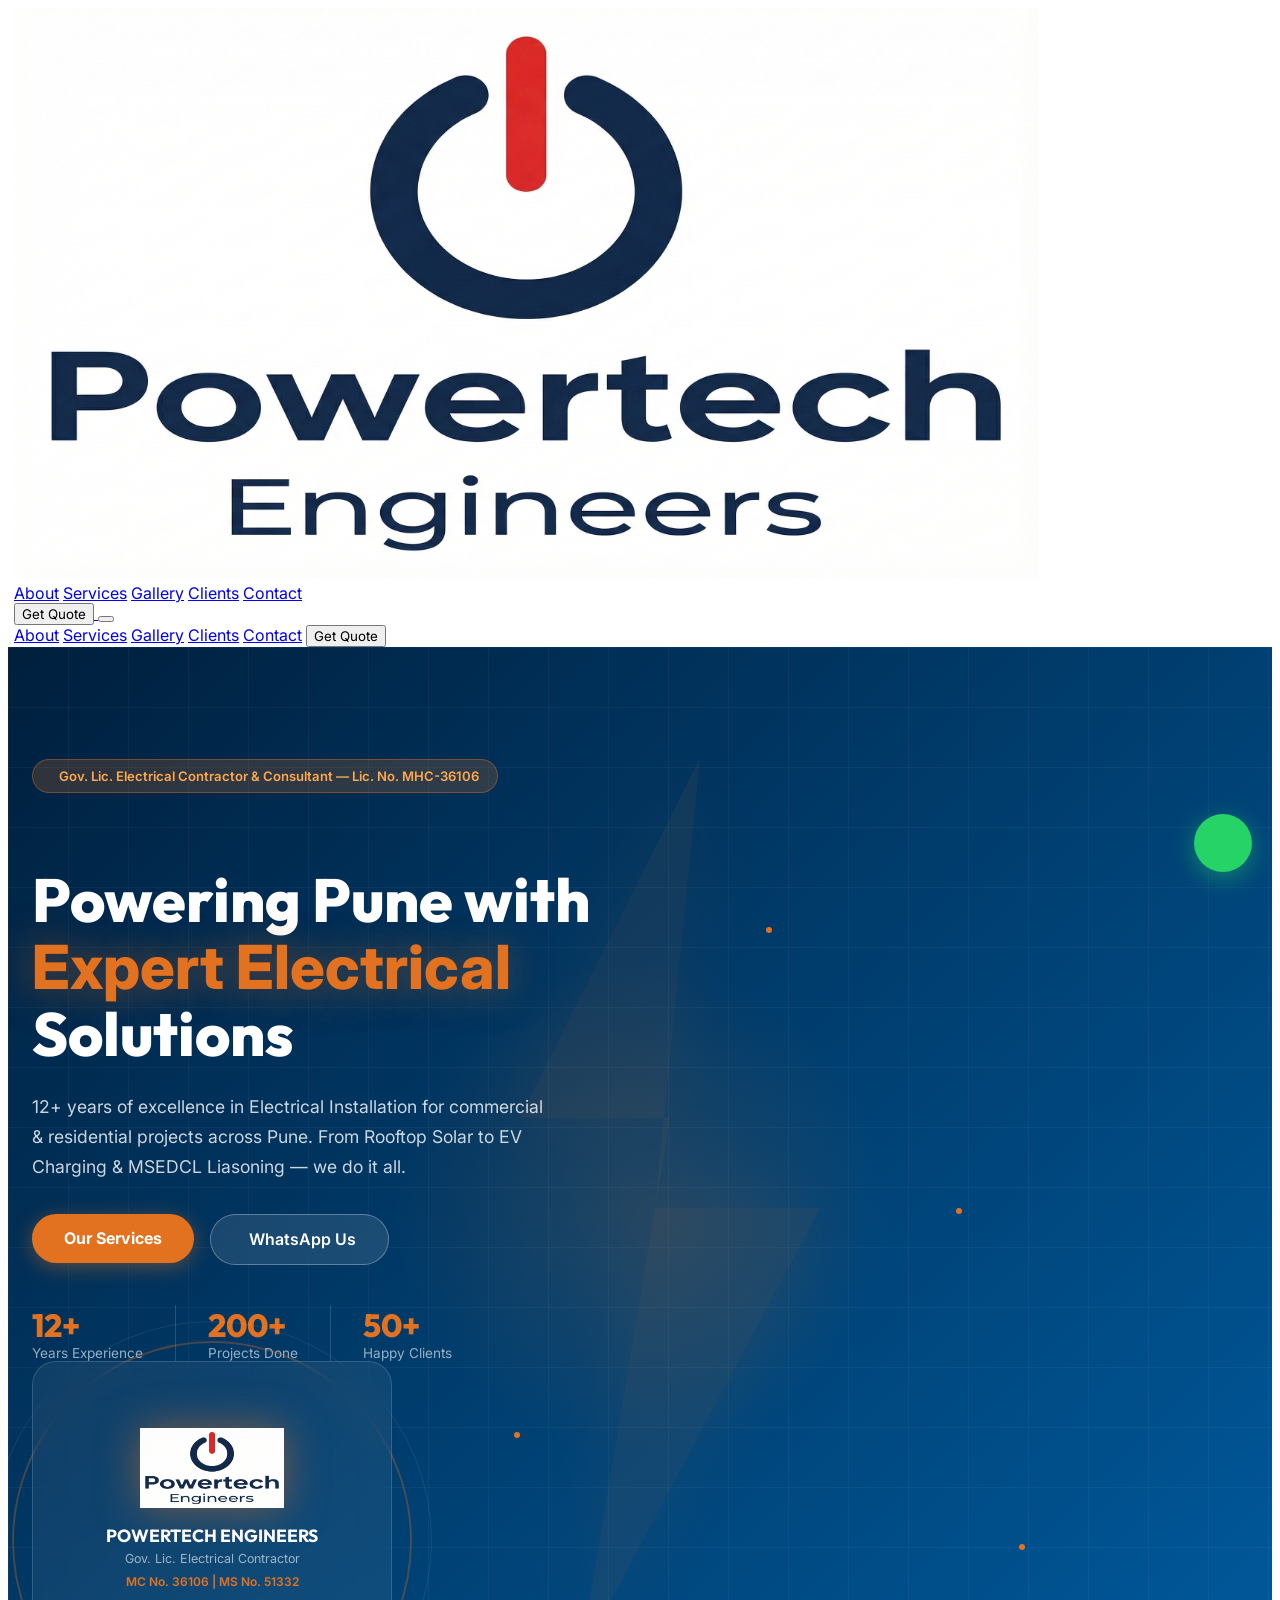
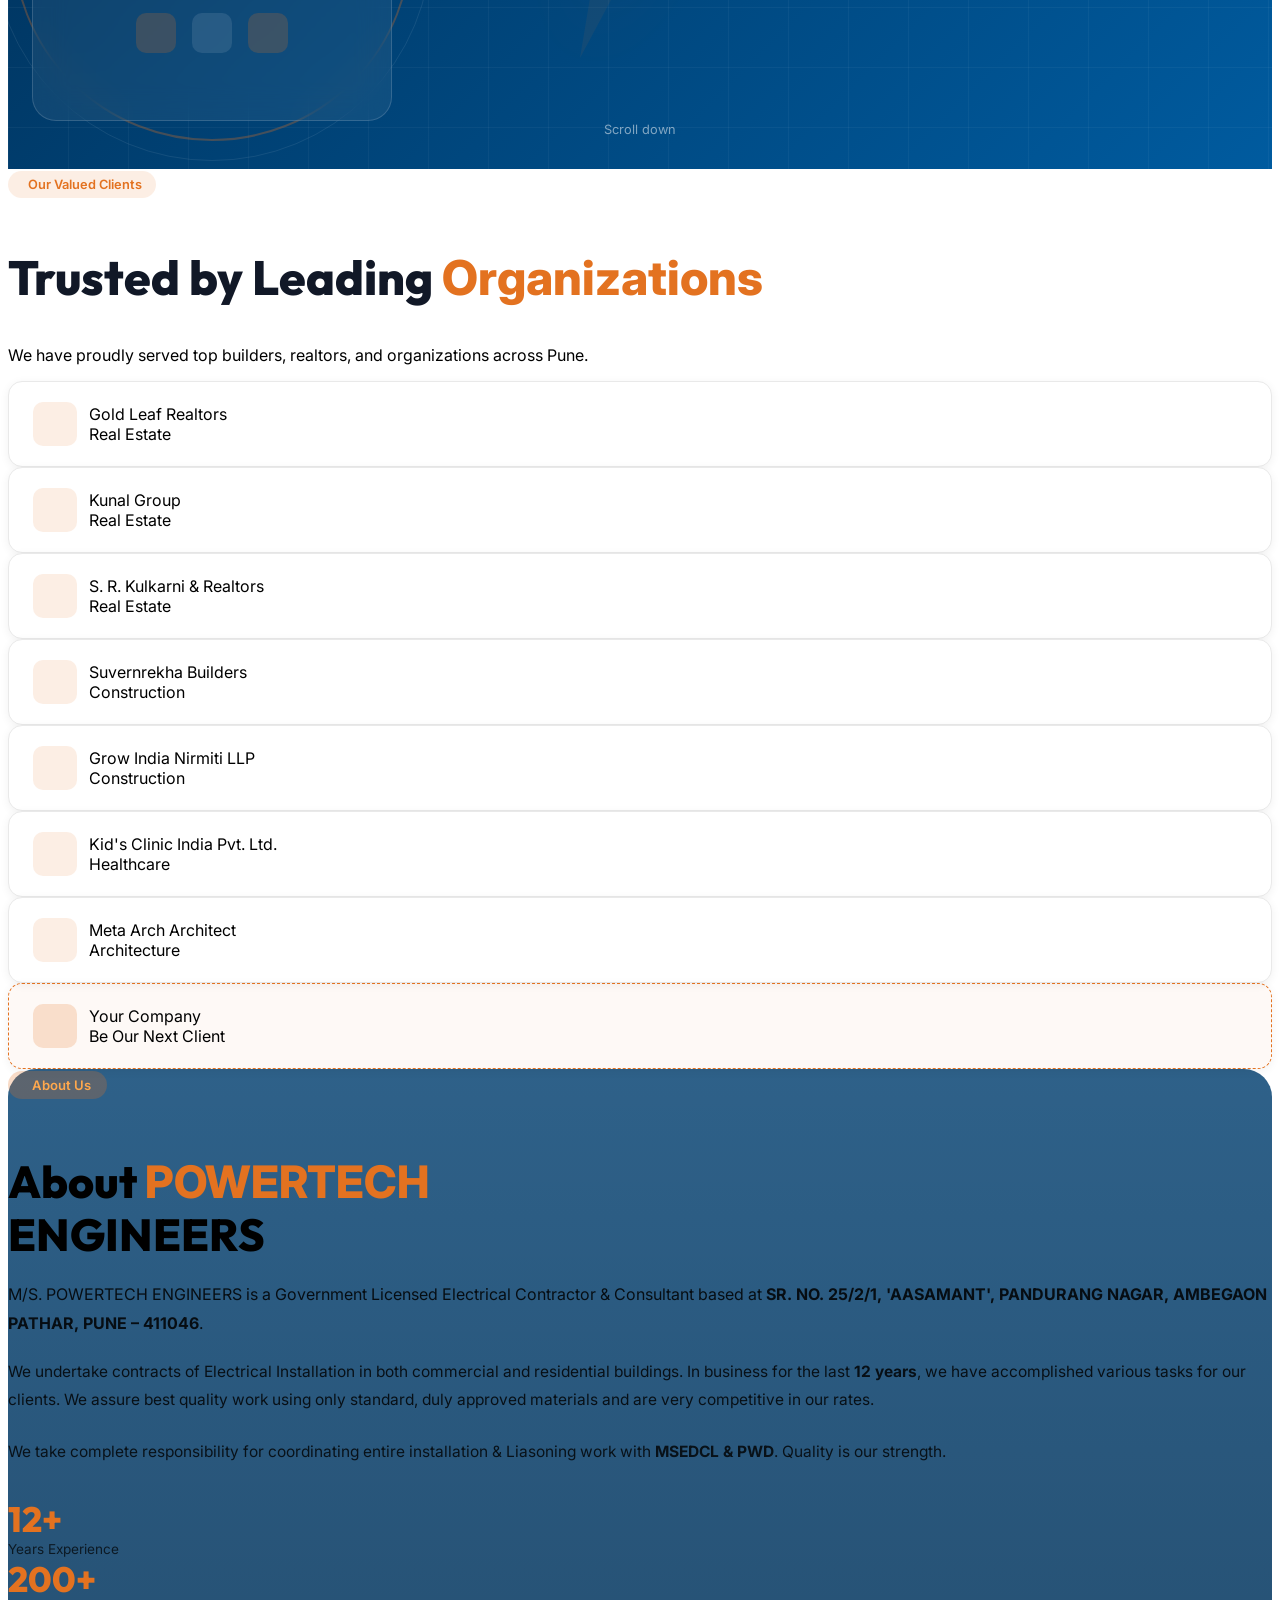
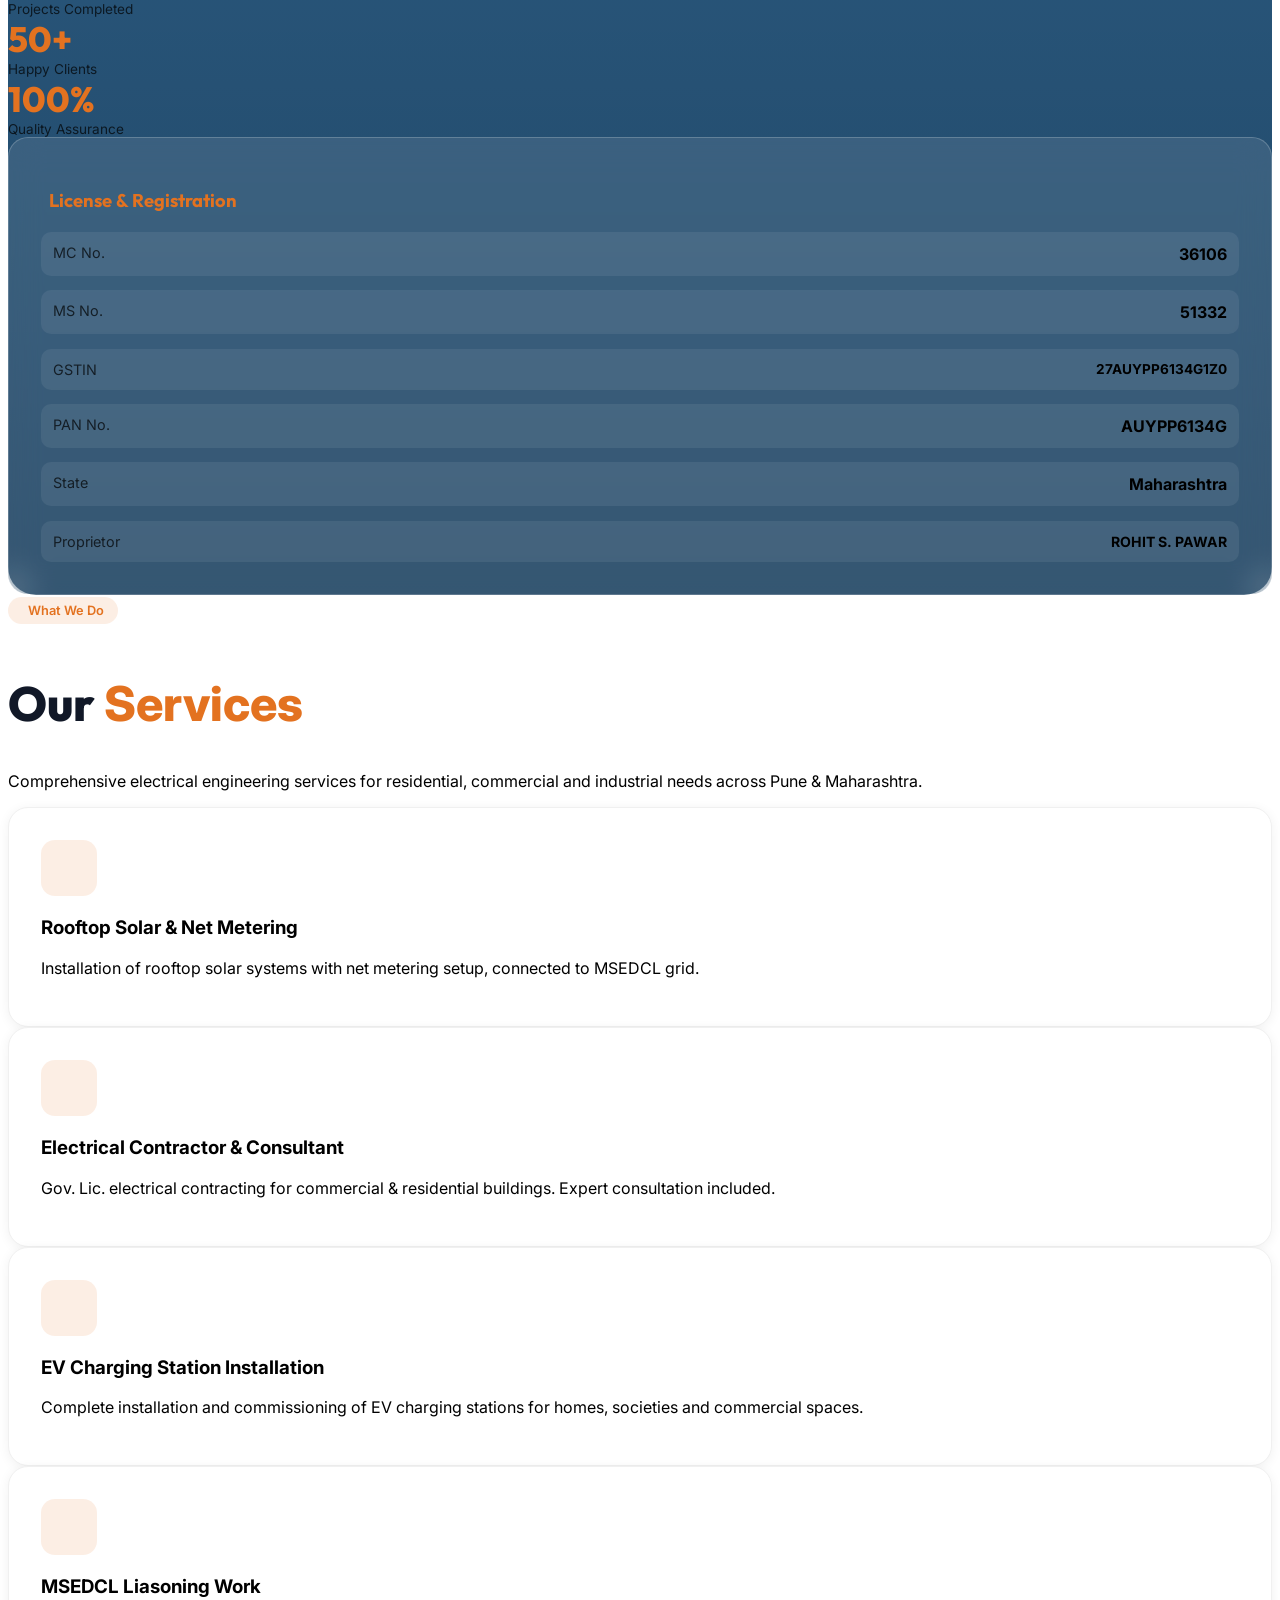
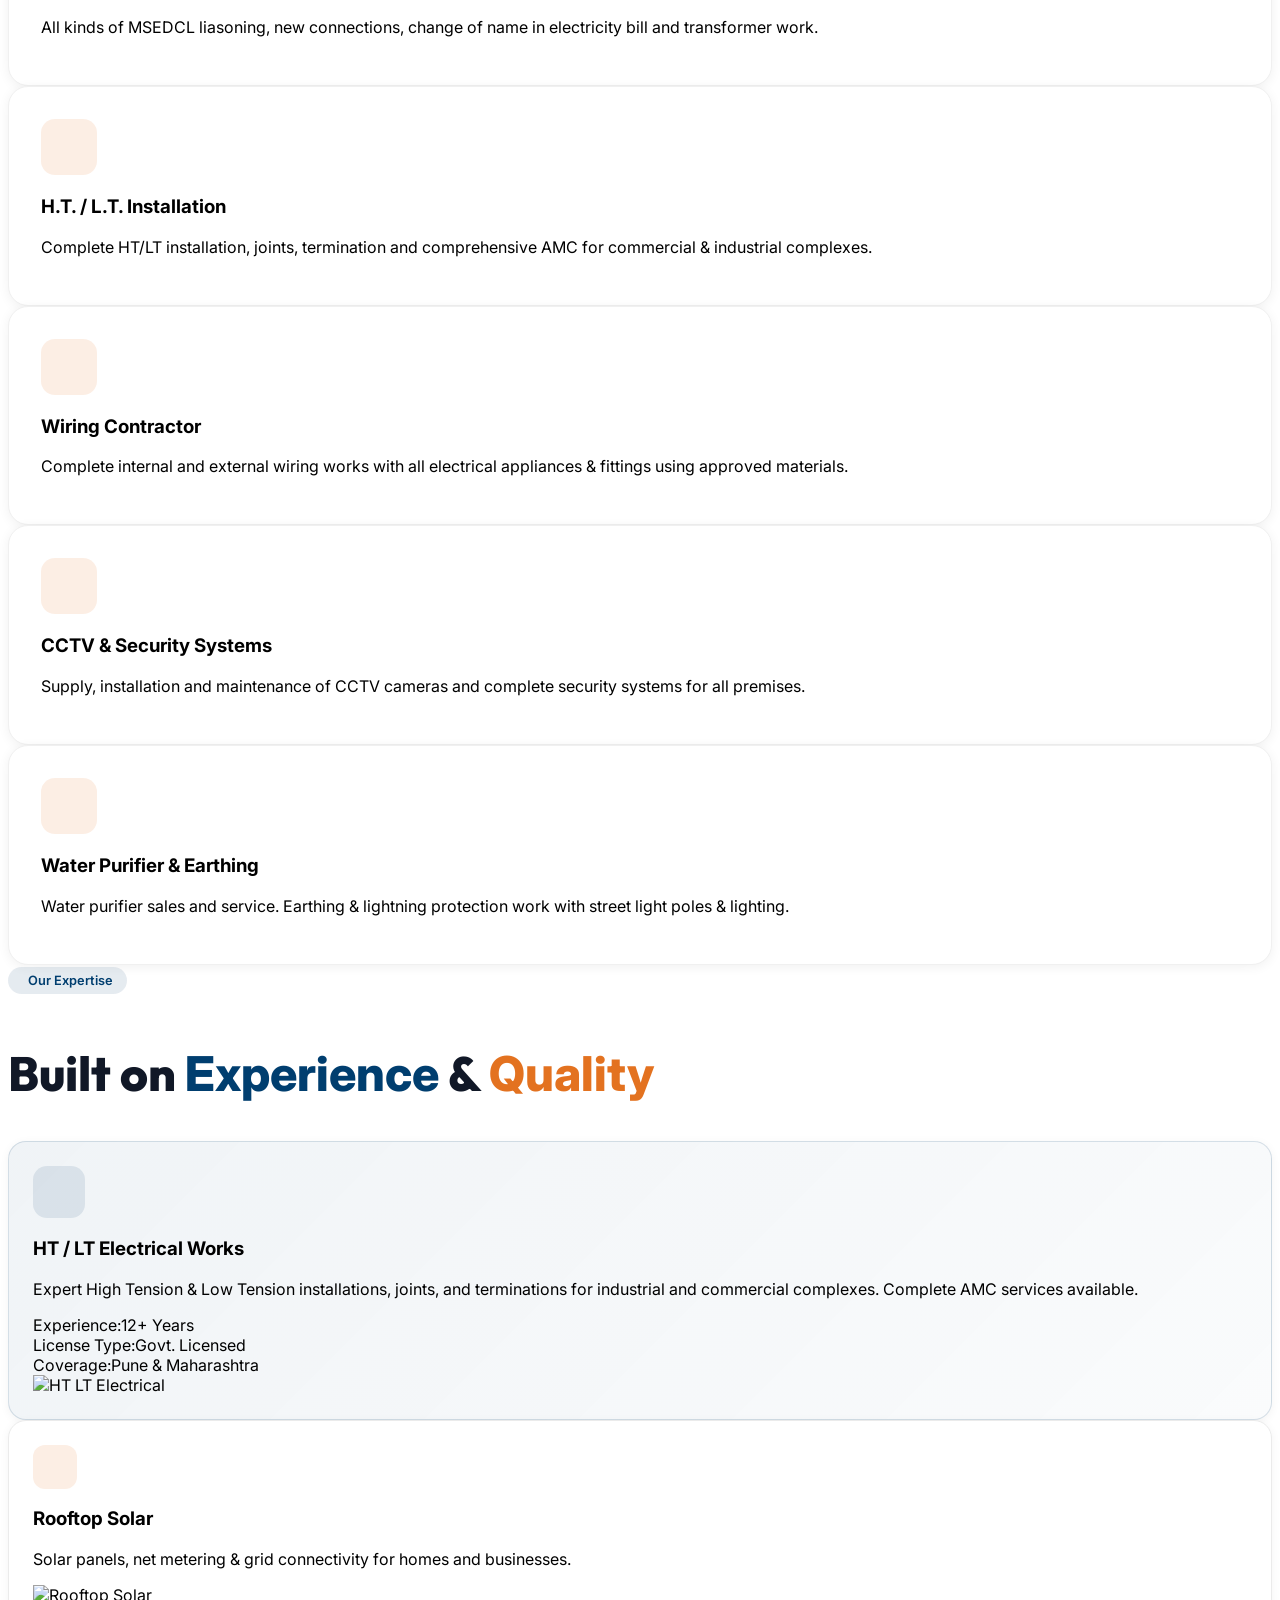
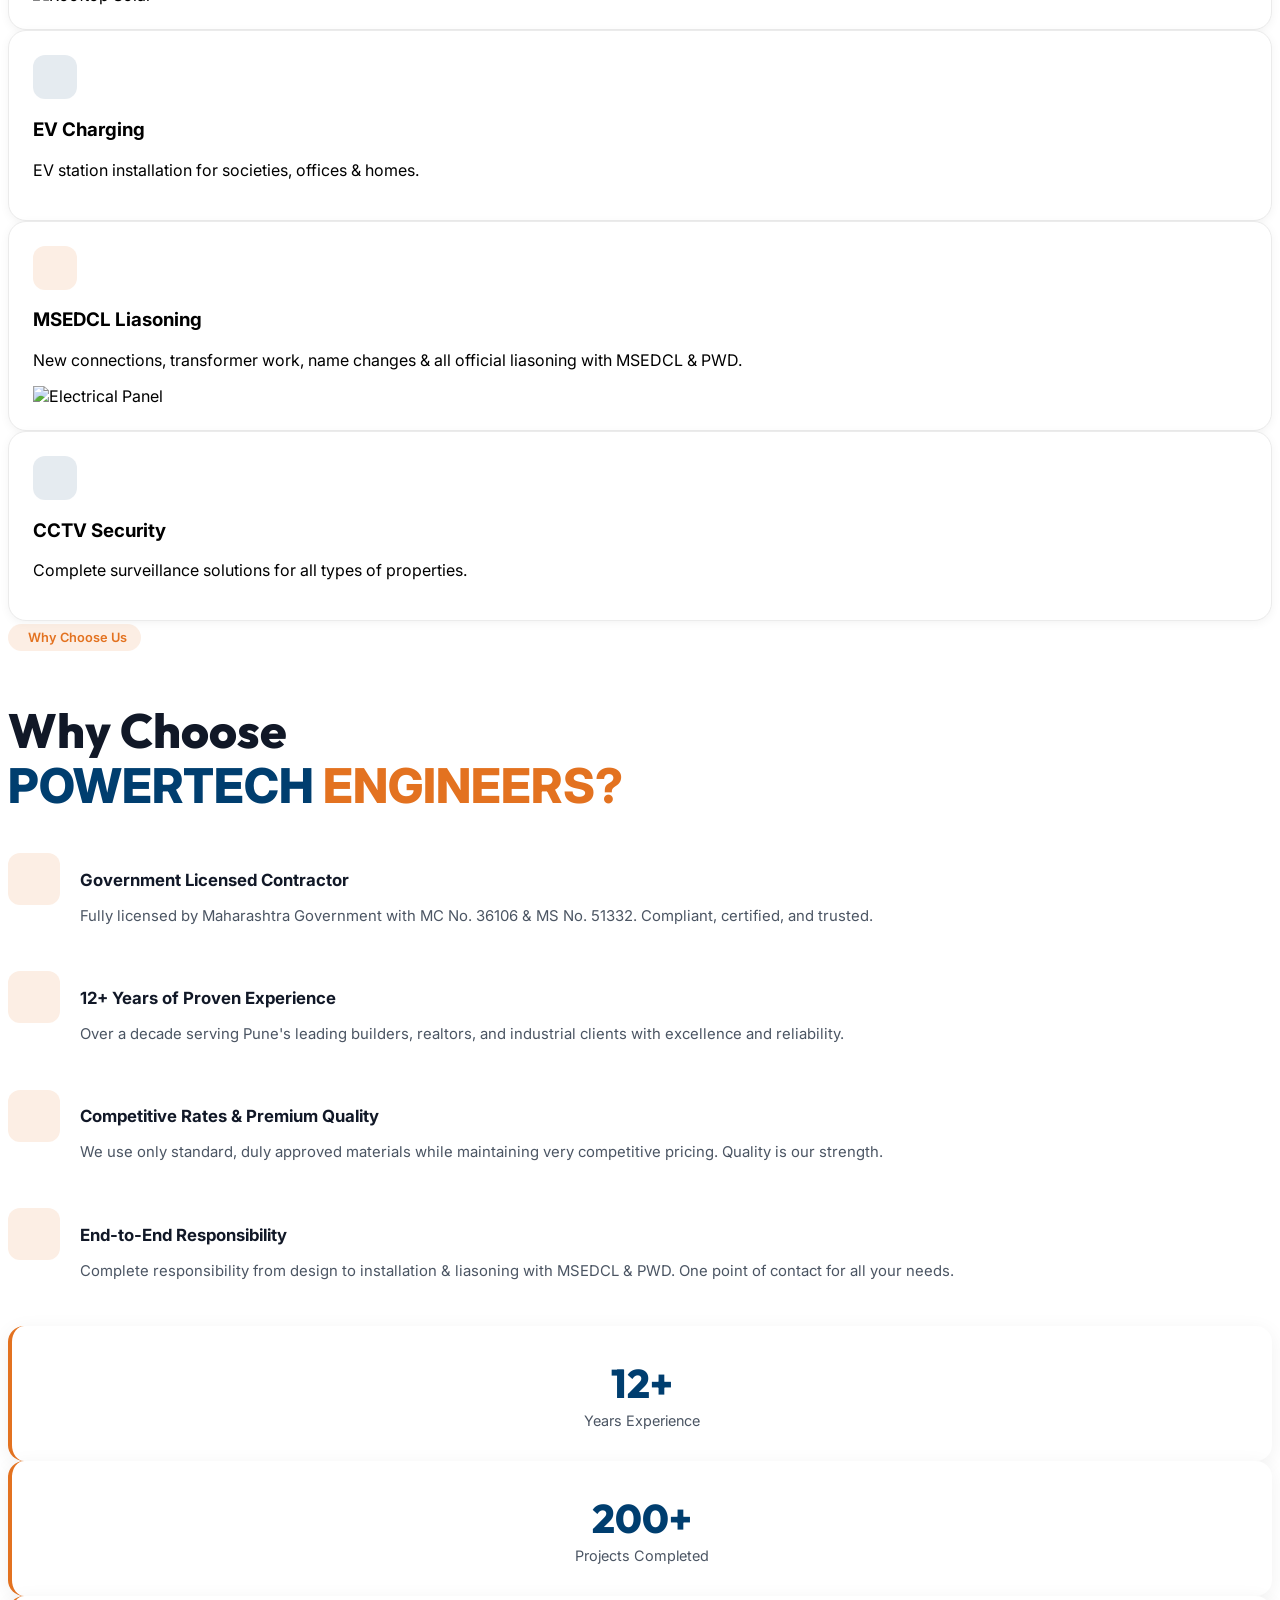
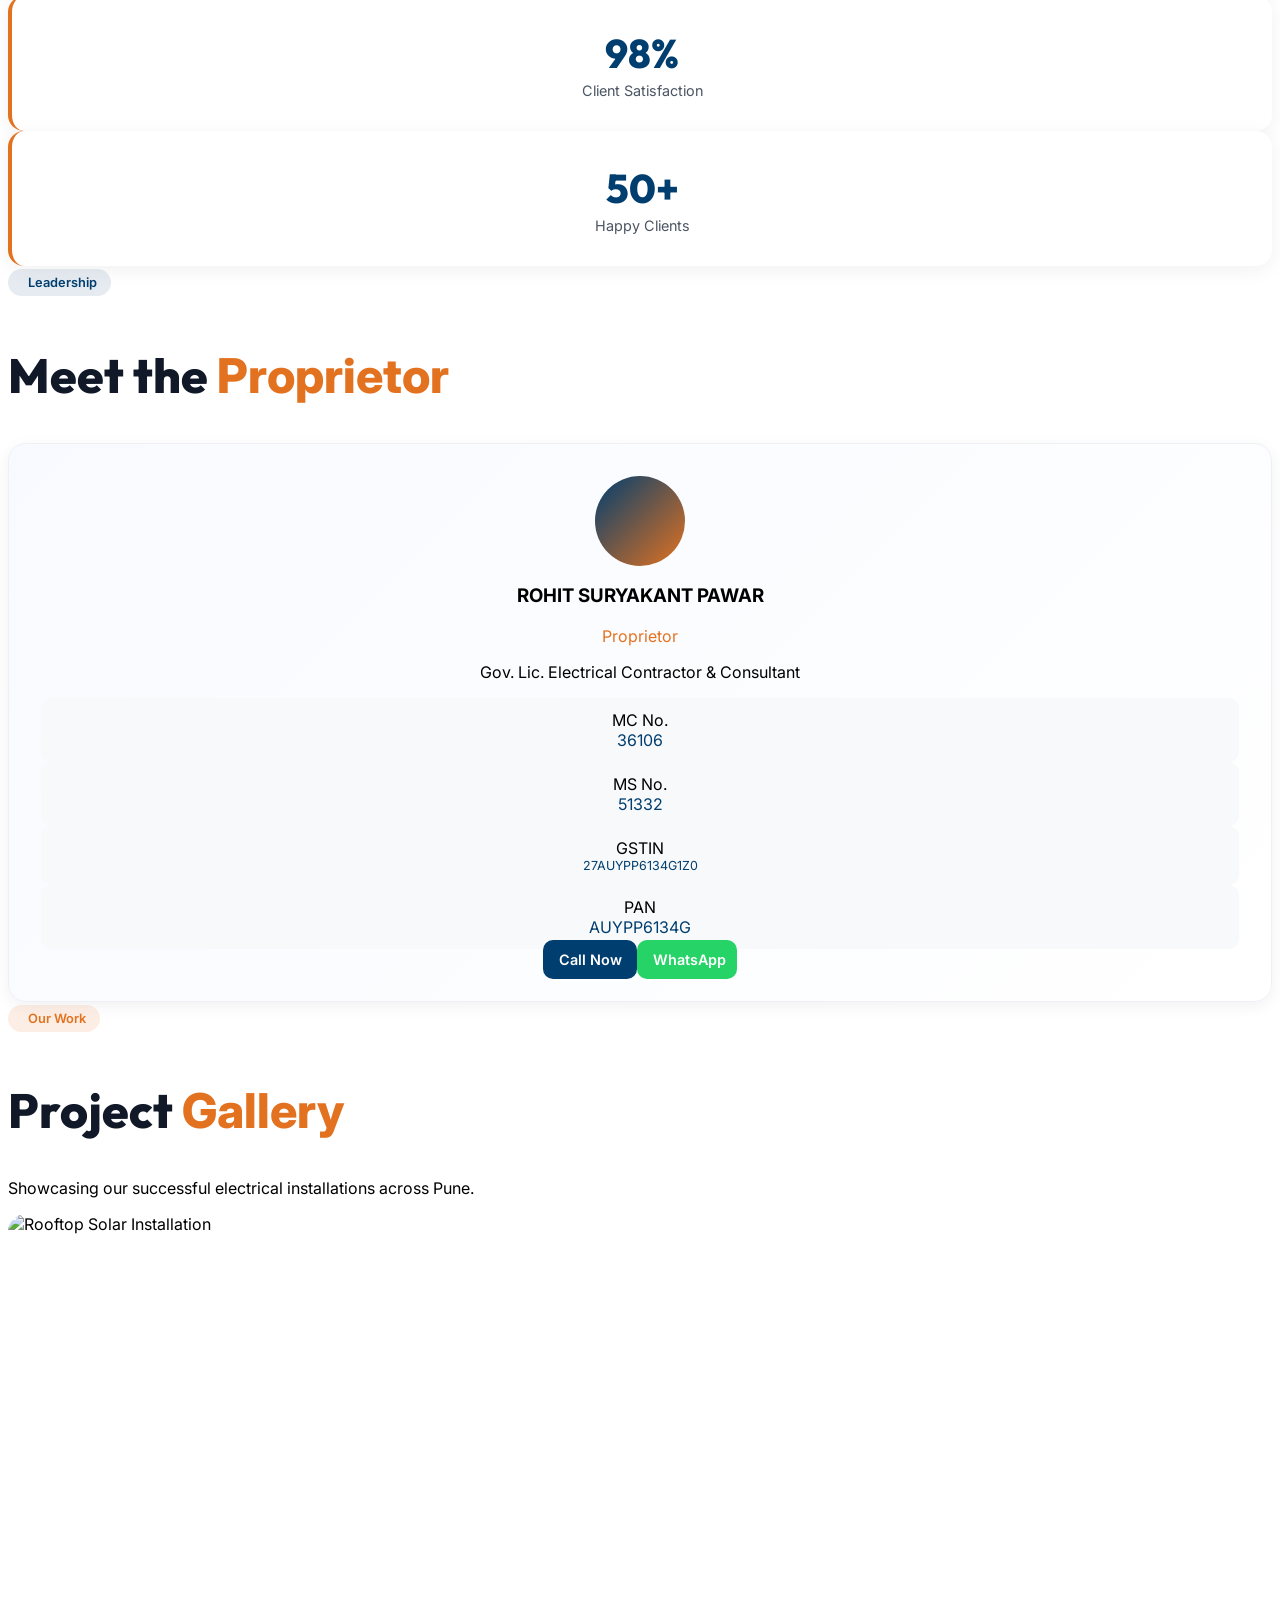
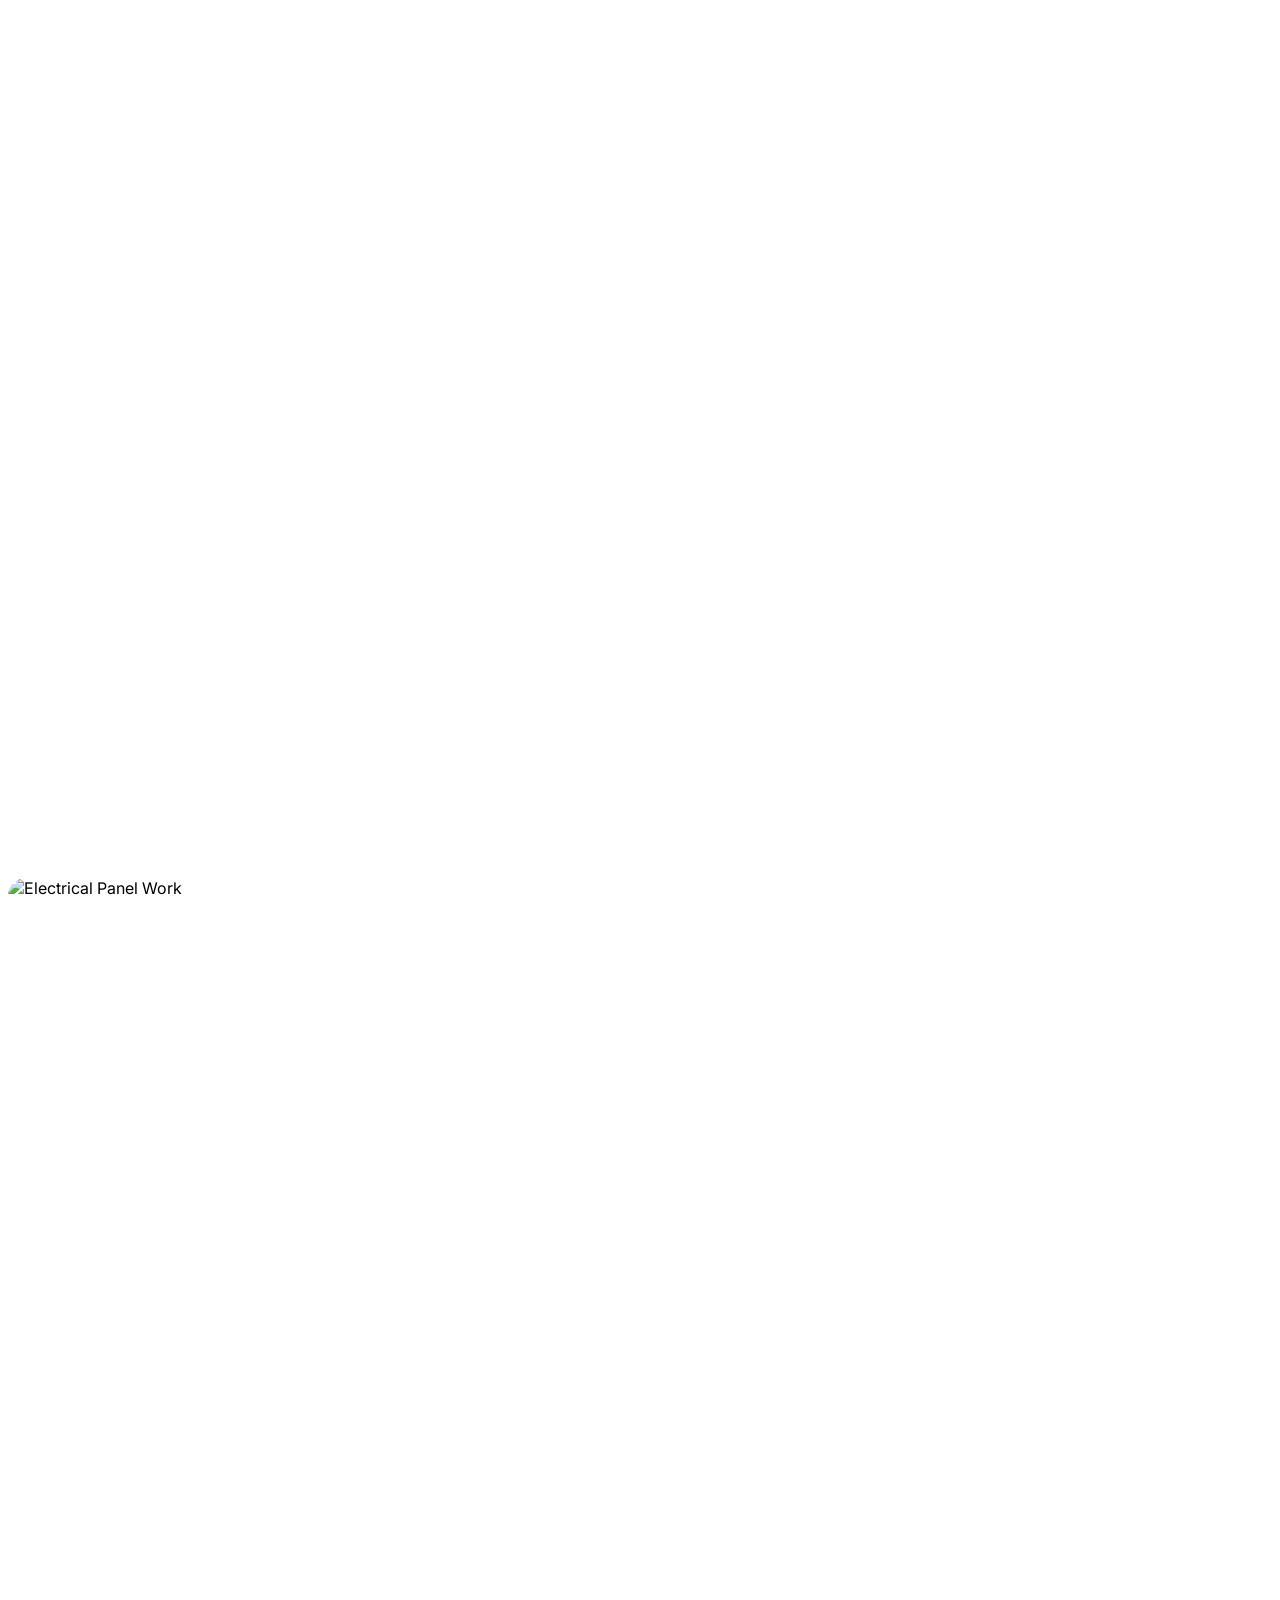
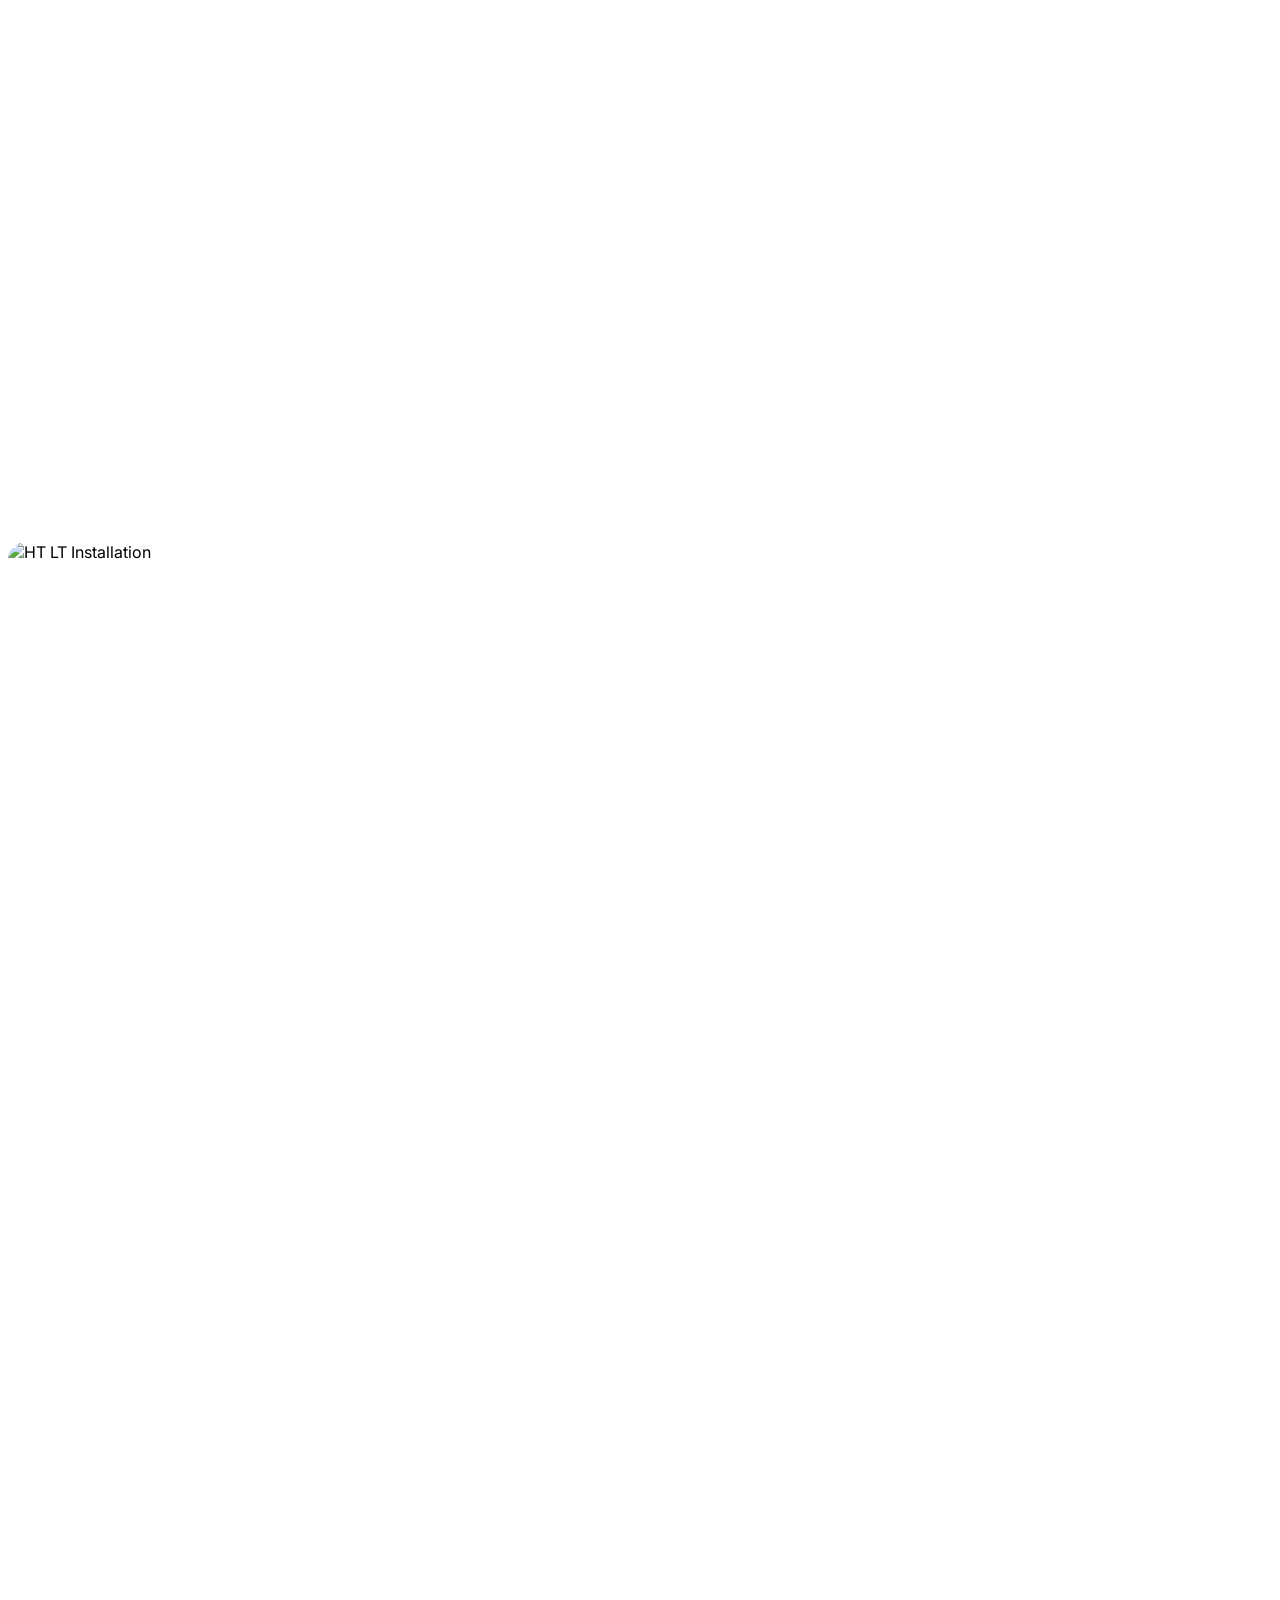
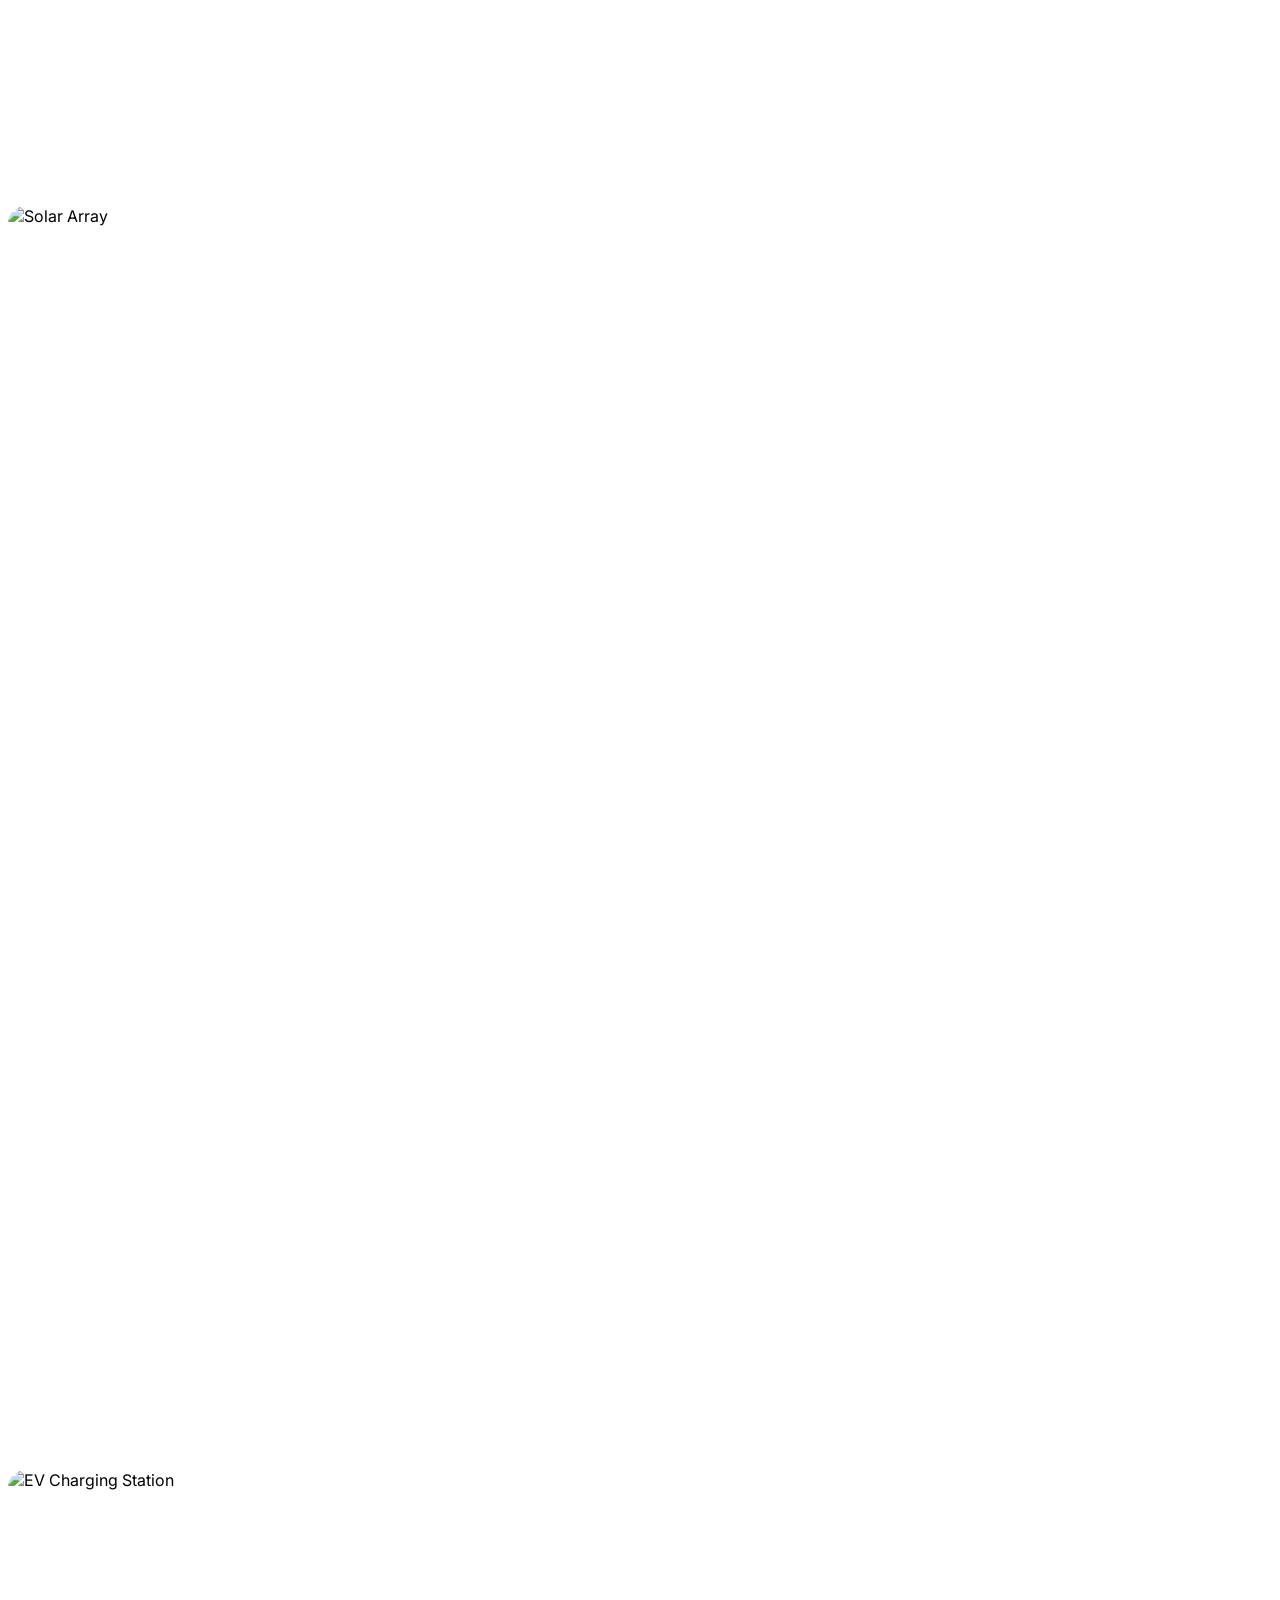
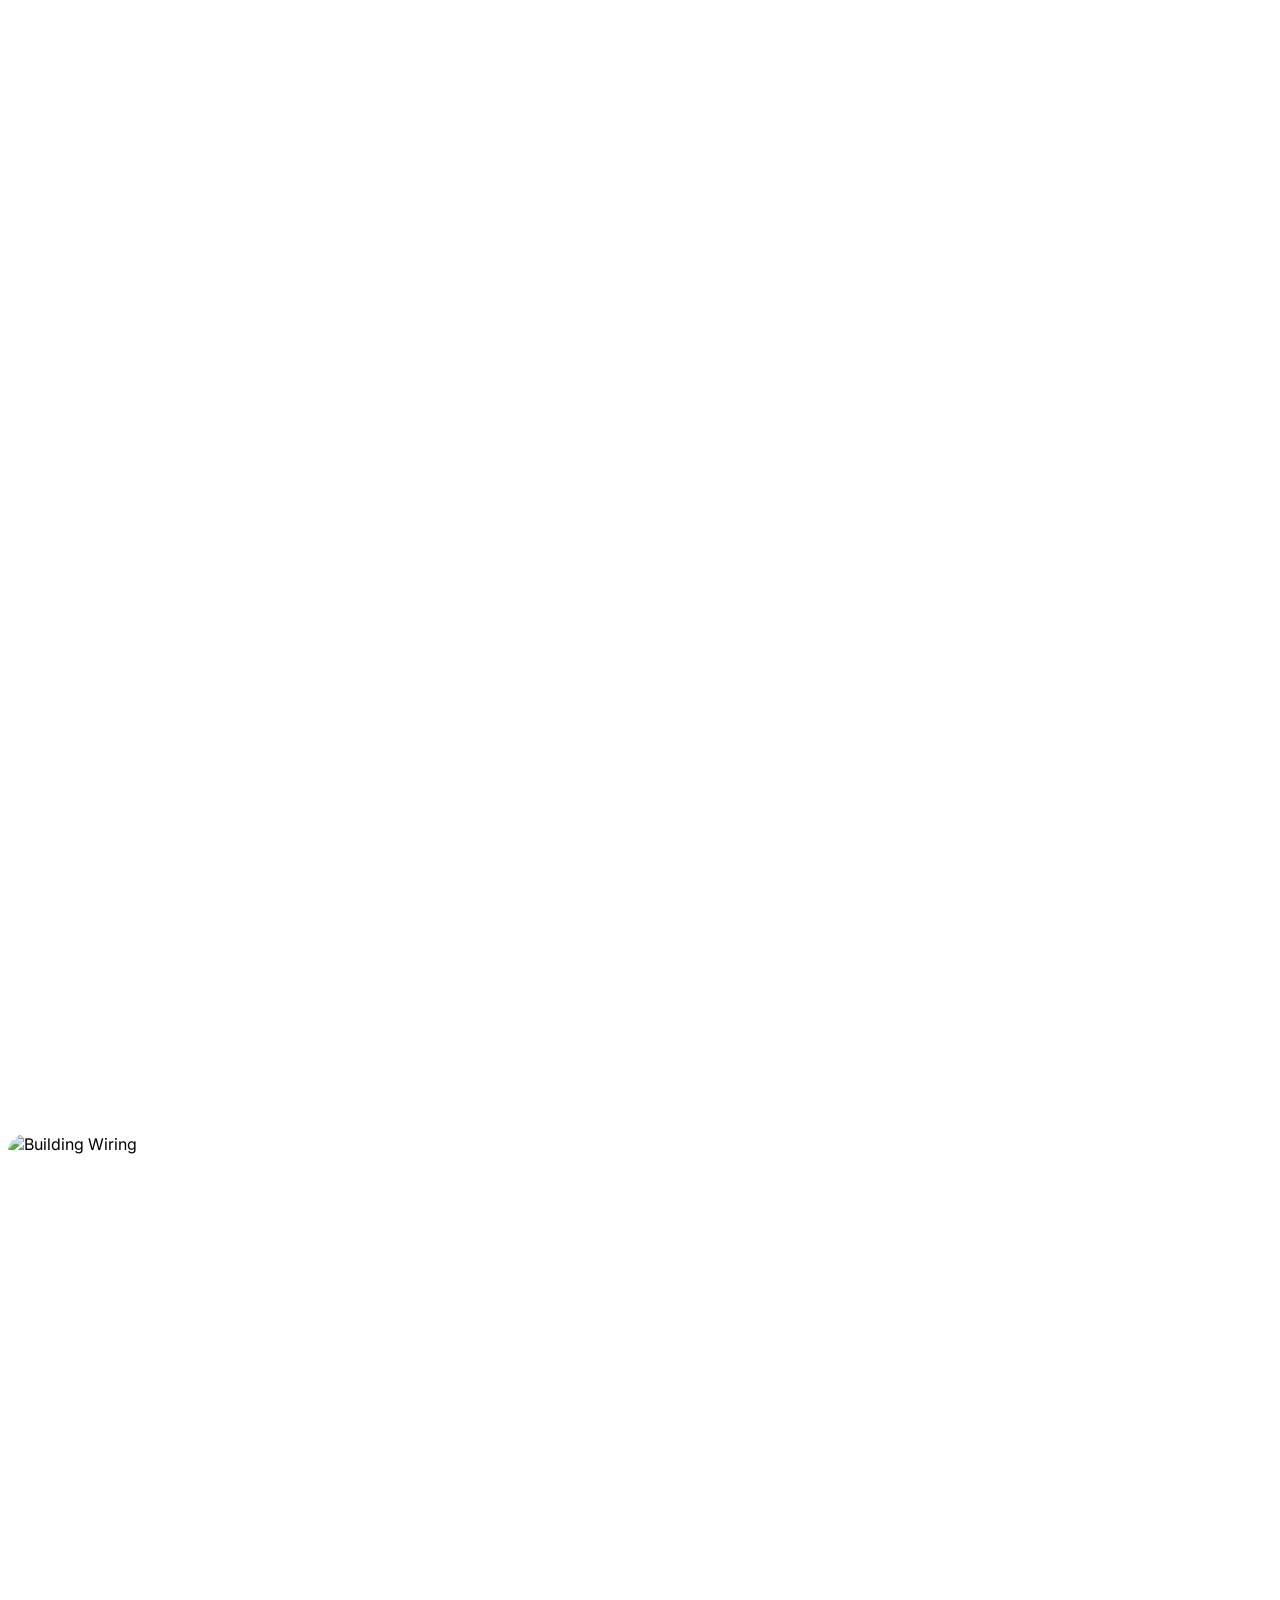
==== commit 7c2c2595: "finally" ====
--- a/index.html
+++ b/index.html
@@ -1,179 +1,1038 @@
-<!DOCTYPE html>
-<html lang="en">
+<!doctype html>
+<html lang="en-US">
 
 <head>
     <meta charset="UTF-8">
-    <meta name="viewport" content="width=device-width, initial-scale=1.0">
-    <title>POWERTECH ENGINEERS | Premium Electrical Contractors | Pune</title>
+    <meta name="viewport" content="width=device-width, initial-scale=1" />
     <meta name="description"
-        content="Licensed electrical contractors providing industrial-grade solar power plants, KSEB liaisoning, and high-voltage solutions in Pune, Maharashtra.">
-    <link rel="stylesheet" href="https://cdnjs.cloudflare.com/ajax/libs/font-awesome/6.4.0/css/all.min.css">
-    <link href="https://fonts.googleapis.com/css2?family=Inter:wght@300;400;500;600;700;800&display=swap"
-        rel="stylesheet">
-    <link rel="stylesheet" href="styles.css">
-    <link rel="icon" type="image/x-icon" href="favicon.ico">
+        content="POWERTECH ENGINEERS – Government Licensed Electrical Contractor & Consultant in Pune. Specializing in Rooftop Solar, EV Charging, MSEDCL Liasoning, HT/LT Installation, CCTV, and more. 12+ years experience." />
+    <meta name="robots" content="max-image-preview:large" />
+    <link rel="profile" href="https://gmpg.org/xfn/11" />
+    <script src="https://cdn.tailwindcss.com/3.4.16"></script>
+    <script src="https://cdn.jsdelivr.net/npm/alpinejs@3.x.x/dist/cdn.min.js" defer></script>
+    <link rel="stylesheet" href="https://cdnjs.cloudflare.com/ajax/libs/remixicon/4.6.0/remixicon.min.css" />
+    <link
+        href="https://fonts.googleapis.com/css2?family=Inter:wght@300;400;500;600;700;800&family=Outfit:wght@400;600;700;800&display=swap"
+        rel="stylesheet" />
+
+    <script>
+        tailwind.config = {
+            theme: {
+                extend: {
+                    colors: {
+                        primary: "#E37220",
+                        secondary: "#003E6F",
+                        accent: "#E1E1E2",
+                    },
+                    borderRadius: {
+                        button: "8px",
+                    },
+                    fontFamily: {
+                        sans: ["Inter", "sans-serif"],
+                        outfit: ["Outfit", "sans-serif"],
+                    },
+                    boxShadow: {
+                        glass: "0 4px 20px rgba(0, 0, 0, 0.05)",
+                    },
+                },
+            },
+        };
+    </script>
+
+    <title>POWERTECH ENGINEERS – Gov. Lic. Electrical Contractor &amp; Consultant, Pune</title>
+
+    <style>
+        :root {
+            --pt-navy: #003E6F;
+            --pt-orange: #E37220;
+            --pt-white: #FFFFFF;
+            --pt-gray: #E1E1E2;
+            --pt-navy-dark: #002a4d;
+            --pt-orange-light: rgba(227, 114, 32, 0.12);
+        }
+
+        * {
+            font-family: 'Inter', sans-serif;
+            box-sizing: border-box;
+        }
+
+        /* ── Hamburger ── */
+        .hamburger-line {
+            width: 24px;
+            height: 2px;
+            border-radius: 15px;
+            background-color: var(--pt-navy);
+            transition: all 0.3s ease;
+        }
+
+        .hamburger.active .line-1 {
+            transform: rotate(45deg) translate(10px, 6px);
+        }
+
+        .hamburger.active .line-2 {
+            opacity: 0;
+        }
+
+        .hamburger.active .line-3 {
+            transform: rotate(-45deg) translate(6px, -3px);
+        }
+
+        /* ── Scroll Animate ── */
+        .scroll-animate {
+            opacity: 0;
+            transform: translateY(30px);
+            transition: opacity 0.7s ease, transform 0.7s ease;
+        }
+
+        .scroll-animate.active {
+            opacity: 1;
+            transform: translateY(0);
+        }
+
+        /* ── 3D Electric Bolt Hero ── */
+        @keyframes bolt-pulse {
+
+            0%,
+            100% {
+                opacity: 0.15;
+                transform: scale(1) rotate(-5deg);
+            }
+
+            50% {
+                opacity: 0.35;
+                transform: scale(1.08) rotate(5deg);
+            }
+        }
+
+        @keyframes float-up {
+
+            0%,
+            100% {
+                transform: translateY(0px);
+            }
+
+            50% {
+                transform: translateY(-12px);
+            }
+        }
+
+        @keyframes bounce-y {
+
+            0%,
+            100% {
+                transform: translateY(0);
+            }
+
+            50% {
+                transform: translateY(-8px);
+            }
+        }
+
+        @keyframes spin-slow {
+            from {
+                transform: rotate(0deg);
+            }
+
+            to {
+                transform: rotate(360deg);
+            }
+        }
+
+        @keyframes shimmer {
+            0% {
+                background-position: -200% center;
+            }
+
+            100% {
+                background-position: 200% center;
+            }
+        }
+
+        @keyframes particle {
+            0% {
+                opacity: 1;
+                transform: translateY(0) scale(1);
+            }
+
+            100% {
+                opacity: 0;
+                transform: translateY(-60px) scale(0.3);
+            }
+        }
+
+        .hero-bolt-bg {
+            position: absolute;
+            inset: 0;
+            display: flex;
+            align-items: center;
+            justify-content: center;
+            z-index: 1;
+            overflow: hidden;
+        }
+
+        .hero-bolt-bg svg {
+            width: min(600px, 80vw);
+            opacity: 0.08;
+            animation: bolt-pulse 4s ease-in-out infinite;
+            filter: drop-shadow(0 0 40px var(--pt-orange));
+        }
+
+        .hero-particle {
+            position: absolute;
+            width: 6px;
+            height: 6px;
+            border-radius: 50%;
+            background: var(--pt-orange);
+            animation: particle 2.5s ease-in-out infinite;
+        }
+
+        /* ── Nav active / hover ── */
+        .nav-link {
+            position: relative;
+            padding-bottom: 2px;
+        }
+
+        .nav-link::after {
+            content: '';
+            position: absolute;
+            left: 0;
+            bottom: -2px;
+            width: 0;
+            height: 2px;
+            background: var(--pt-orange);
+            transition: width 0.3s ease;
+        }
+
+        .nav-link:hover::after {
+            width: 100%;
+        }
+
+        /* ── Section utilities ── */
+        .pt-section-tag {
+            display: inline-flex;
+            align-items: center;
+            gap: 6px;
+            background: var(--pt-orange-light);
+            color: var(--pt-orange);
+            padding: 6px 14px;
+            border-radius: 50px;
+            font-weight: 600;
+            font-size: 0.8rem;
+            margin-bottom: 12px;
+        }
+
+        .pt-section-tag.blue {
+            background: rgba(0, 62, 111, 0.1);
+            color: var(--pt-navy);
+        }
+
+        .pt-heading {
+            font-family: 'Outfit', sans-serif;
+            font-size: clamp(2rem, 5vw, 3rem);
+            font-weight: 800;
+            color: #111827;
+            line-height: 1.15;
+        }
+
+        .pt-heading .hl {
+            color: var(--pt-orange);
+        }
+
+        .pt-heading .hlb {
+            color: var(--pt-navy);
+        }
+
+        /* ── Service Cards ── */
+        .pt-service-card {
+            background: #fff;
+            border-radius: 20px;
+            padding: 2rem;
+            box-shadow: 0 2px 12px rgba(0, 0, 0, 0.06);
+            transition: all 0.35s ease;
+            position: relative;
+            overflow: hidden;
+            border: 1px solid #f0f0f0;
+        }
+
+        .pt-service-card::before {
+            content: '';
+            position: absolute;
+            top: 0;
+            left: 0;
+            right: 0;
+            height: 3px;
+            background: linear-gradient(90deg, var(--pt-navy), var(--pt-orange));
+            transform: scaleX(0);
+            transform-origin: left;
+            transition: transform 0.35s ease;
+        }
+
+        .pt-service-card:hover {
+            transform: translateY(-6px);
+            box-shadow: 0 16px 40px rgba(0, 62, 111, 0.12);
+        }
+
+        .pt-service-card:hover::before {
+            transform: scaleX(1);
+        }
+
+        .pt-icon-box {
+            width: 56px;
+            height: 56px;
+            border-radius: 14px;
+            background: var(--pt-orange-light);
+            display: flex;
+            align-items: center;
+            justify-content: center;
+            margin-bottom: 1.25rem;
+            font-size: 1.5rem;
+            color: var(--pt-orange);
+            transition: all 0.3s;
+        }
+
+        .pt-service-card:hover .pt-icon-box {
+            background: var(--pt-orange);
+            color: white;
+            transform: rotate(5deg) scale(1.1);
+        }
+
+        /* ── Stats Box ── */
+        .pt-stat-box {
+            background: white;
+            border-radius: 16px;
+            padding: 2rem;
+            box-shadow: 0 4px 20px rgba(0, 0, 0, 0.06);
+            text-align: center;
+            border-left: 4px solid var(--pt-orange);
+        }
+
+        .pt-stat-num {
+            font-family: 'Outfit', sans-serif;
+            font-size: 2.5rem;
+            font-weight: 800;
+            color: var(--pt-navy);
+            margin-bottom: 4px;
+        }
+
+        .pt-stat-label {
+            color: #4b5563;
+            font-size: 0.9rem;
+        }
+
+        /* ── Client card ── */
+        .pt-client-card {
+            background: white;
+            border-radius: 14px;
+            padding: 1.25rem 1.5rem;
+            display: flex;
+            align-items: center;
+            gap: 12px;
+            box-shadow: 0 2px 10px rgba(0, 0, 0, 0.06);
+            transition: all 0.3s;
+            border: 1px solid #e9e9e9;
+        }
+
+        .pt-client-card:hover {
+            transform: translateY(-4px);
+            border-color: var(--pt-orange);
+            box-shadow: 0 8px 24px rgba(227, 114, 32, 0.15);
+        }
+
+        .pt-client-icon {
+            width: 44px;
+            height: 44px;
+            border-radius: 10px;
+            background: var(--pt-orange-light);
+            display: flex;
+            align-items: center;
+            justify-content: center;
+            color: var(--pt-orange);
+            font-size: 1.2rem;
+            flex-shrink: 0;
+        }
+
+        /* ── Why-choose points ── */
+        .pt-why-point {
+            display: flex;
+            align-items: flex-start;
+            gap: 1.25rem;
+            margin-bottom: 1.75rem;
+        }
+
+        .pt-why-icon {
+            width: 52px;
+            height: 52px;
+            border-radius: 12px;
+            display: flex;
+            align-items: center;
+            justify-content: center;
+            flex-shrink: 0;
+            font-size: 1.35rem;
+            color: var(--pt-orange);
+            background: var(--pt-orange-light);
+        }
+
+        .pt-why-point h3 {
+            font-weight: 700;
+            color: #111827;
+            margin-bottom: 4px;
+            font-size: 1.05rem;
+        }
+
+        .pt-why-point p {
+            color: #4b5563;
+            font-size: 0.93rem;
+            line-height: 1.6;
+        }
+
+        /* ── Testimonials ── */
+        .pt-testi-card {
+            background: #f9fafb;
+            border-radius: 16px;
+            padding: 1.75rem;
+            border-top: 3px solid var(--pt-orange);
+        }
+
+        /* ── FAQ ── */
+        .pt-faq-item {
+            background: white;
+            border-radius: 12px;
+            margin-bottom: 1rem;
+            overflow: hidden;
+            box-shadow: 0 1px 4px rgba(0, 0, 0, 0.05);
+        }
+
+        .pt-faq-btn {
+            width: 100%;
+            text-align: left;
+            padding: 1.25rem 1.5rem;
+            display: flex;
+            justify-content: space-between;
+            align-items: center;
+            cursor: pointer;
+            background: transparent;
+            border: none;
+            font-size: 1rem;
+            font-weight: 600;
+            color: #111827;
+            transition: background 0.2s;
+        }
+
+        .pt-faq-btn:hover {
+            background: #f8f8f8;
+        }
+
+        .pt-faq-icon {
+            font-size: 1.2rem;
+            color: var(--pt-orange);
+            transition: transform 0.3s;
+        }
+
+        .pt-faq-icon.rotate {
+            transform: rotate(45deg);
+        }
+
+        .pt-faq-content {
+            display: none;
+            padding: 0 1.5rem 1.25rem;
+            color: #4b5563;
+            font-size: 0.95rem;
+            line-height: 1.7;
+        }
+
+        /* ── Contact CTA ── */
+        .pt-contact-section {
+            background: linear-gradient(135deg, var(--pt-navy) 0%, #005b9f 60%, #003055 100%);
+            position: relative;
+            overflow: hidden;
+        }
+
+        .pt-contact-circles {
+            position: absolute;
+            inset: 0;
+            overflow: hidden;
+        }
+
+        .pt-contact-circles .c1 {
+            position: absolute;
+            width: 400px;
+            height: 400px;
+            border-radius: 50%;
+            border: 1px solid rgba(255, 255, 255, 0.08);
+            top: -100px;
+            right: -100px;
+        }
+
+        .pt-contact-circles .c2 {
+            position: absolute;
+            width: 250px;
+            height: 250px;
+            border-radius: 50%;
+            border: 1px solid rgba(255, 255, 255, 0.06);
+            bottom: -60px;
+            left: -60px;
+        }
+
+        /* ── Location Card ── */
+        .pt-location-card {
+            background: white;
+            border-radius: 18px;
+            overflow: hidden;
+            box-shadow: 0 8px 32px rgba(0, 62, 111, 0.15);
+        }
+
+        .pt-location-map {
+            width: 100%;
+            height: 220px;
+            background: #e4e8ef;
+            display: flex;
+            align-items: center;
+            justify-content: center;
+            position: relative;
+            overflow: hidden;
+        }
+
+        /* ── WhatsApp Float ── */
+        .wa-float {
+            position: fixed;
+            bottom: 28px;
+            right: 28px;
+            z-index: 999;
+            width: 58px;
+            height: 58px;
+            border-radius: 50%;
+            background: #25D366;
+            display: flex;
+            align-items: center;
+            justify-content: center;
+            box-shadow: 0 6px 24px rgba(37, 211, 102, 0.45);
+            animation: float-up 3s ease-in-out infinite;
+            cursor: pointer;
+            text-decoration: none;
+            transition: transform 0.2s;
+        }
+
+        .wa-float:hover {
+            transform: scale(1.12);
+        }
+
+        .wa-float i {
+            font-size: 1.7rem;
+            color: white;
+        }
+
+        /* ── Footer ── */
+        .pt-footer {
+            background: #0a0f1e;
+        }
+
+        .pt-footer a {
+            transition: color 0.2s;
+        }
+
+        .pt-footer a:hover {
+            color: var(--pt-orange) !important;
+        }
+
+        /* ── Expertise bento ── */
+        .pt-bento-card {
+            background: white;
+            border-radius: 18px;
+            padding: 1.5rem;
+            box-shadow: 0 2px 10px rgba(0, 0, 0, 0.05);
+            border: 1px solid #ebebeb;
+            transition: all 0.3s;
+        }
+
+        .pt-bento-card:hover {
+            box-shadow: 0 10px 30px rgba(0, 62, 111, 0.1);
+            transform: translateY(-4px);
+        }
+
+        /* ── Team card ── */
+        .pt-team-card {
+            background: linear-gradient(135deg, #f8faff, white);
+            border-radius: 18px;
+            padding: 2rem;
+            text-align: center;
+            box-shadow: 0 4px 16px rgba(0, 0, 0, 0.06);
+            border: 1px solid #eef0f5;
+            transition: all 0.3s;
+        }
+
+        .pt-team-card:hover {
+            box-shadow: 0 12px 32px rgba(0, 62, 111, 0.1);
+            transform: translateY(-6px);
+        }
+
+        .pt-team-avatar {
+            width: 90px;
+            height: 90px;
+            border-radius: 50%;
+            background: linear-gradient(135deg, var(--pt-navy), var(--pt-orange));
+            margin: 0 auto 1rem;
+            display: flex;
+            align-items: center;
+            justify-content: center;
+            font-size: 2rem;
+            color: white;
+        }
+
+        /* ── Gallery ── */
+        .pt-gallery-item {
+            border-radius: 18px;
+            overflow: hidden;
+            position: relative;
+            cursor: pointer;
+        }
+
+        .pt-gallery-item img {
+            width: 100%;
+            height: 100%;
+            object-fit: cover;
+            transition: transform 0.4s;
+        }
+
+        .pt-gallery-item:hover img {
+            transform: scale(1.07);
+        }
+
+        .pt-gallery-overlay {
+            position: absolute;
+            inset: 0;
+            background: linear-gradient(to top, rgba(0, 62, 111, 0.7), transparent);
+            opacity: 0;
+            transition: opacity 0.3s;
+            display: flex;
+            align-items: flex-end;
+            padding: 1rem;
+        }
+
+        .pt-gallery-item:hover .pt-gallery-overlay {
+            opacity: 1;
+        }
+
+        /* ── Scrollbar ── */
+        ::-webkit-scrollbar {
+            width: 6px;
+        }
+
+        ::-webkit-scrollbar-track {
+            background: #f1f1f1;
+        }
+
+        ::-webkit-scrollbar-thumb {
+            background: var(--pt-navy);
+            border-radius: 3px;
+        }
+
+        /* ── About bg ── */
+        .pt-about-bg {
+            background: linear-gradient(rgba(0, 62, 111, 0.82), rgba(0, 42, 77, 0.88)),
+                url('https://images.pexels.com/photos/257736/pexels-photo-257736.jpeg') center/cover no-repeat;
+            border-radius: 28px;
+        }
+    </style>
 </head>
 
-<body>
-    <!-- Glass Navigation Bar -->
-    <nav class="glass-navbar" id="navbar">
-        <div class="container nav-container">
-            <div class="nav-logo">
-                <img src="logo.png" alt="POWERTECH ENGINEERS Logo" class="logo-img">
-                <div class="logo-text">
-                    <span class="logo-primary">POWERTECH</span>
-                    <span class="logo-secondary">ENGINEERS</span>
-                </div>
-            </div>
-
-            <ul class="nav-links" id="navLinks">
-                <li><a href="#home" class="nav-link active">Home</a></li>
-                <li><a href="#services" class="nav-link">Services</a></li>
-                <li><a href="#projects" class="nav-link">Projects</a></li>
-                <li><a href="#contact" class="nav-link">Contact</a></li>
-            </ul>
-
-            <div class="nav-cta">
-    <a href="https://wa.me/919876543210" 
-       target="_blank" 
-       class="btn btn-whatsapp-sm">
-        <i class="fab fa-whatsapp"></i>
-        <span>WhatsApp</span>
-    </a>
+<body class="bg-gray-50">
+
+    <!-- ═══════════════════════════ HEADER ═══════════════════════════ -->
+    <header class="fixed top-4 left-1/2 transform -translate-x-1/2 z-50 w-[95%] max-w-6xl"
+        style="padding-left:6px;padding-right:6px;">
+        <div
+            class="bg-white/80 backdrop-blur-xl border border-white/40 shadow-xl px-5 py-3 flex items-center justify-between rounded-[14px]">
+            <!-- Logo -->
+            <div class="flex items-center gap-2">
+                <img src="logo.png" alt="POWERTECH ENGINEERS" class="h-10 object-contain" />
+            </div>
+
+            <!-- Nav -->
+            <nav class="hidden md:flex items-center space-x-7">
+                <a href="#about"
+                    class="nav-link text-gray-700 hover:text-primary transition text-sm font-medium">About</a>
+                <a href="#services"
+                    class="nav-link text-gray-700 hover:text-primary transition text-sm font-medium">Services</a>
+                <a href="#projects"
+                    class="nav-link text-gray-700 hover:text-primary transition text-sm font-medium">Gallery</a>
+                <a href="#clients"
+                    class="nav-link text-gray-700 hover:text-primary transition text-sm font-medium">Clients</a>
+                <a href="#contact"
+                    class="nav-link text-gray-700 hover:text-primary transition text-sm font-medium">Contact</a>
+            </nav>
+
+            <!-- CTA -->
+            <a href="mailto:Powerteche@hotmail.com" class="hidden md:block">
+                <button
+                    class="bg-primary text-white px-5 py-2 text-sm font-semibold rounded-lg shadow-sm hover:bg-orange-600 transition-all hover:shadow-md">
+                    Get Quote
+                </button>
+            </a>
+
+            <!-- Hamburger -->
+            <button id="hamburgerBtn" class="md:hidden flex flex-col justify-between w-6 h-5 hamburger">
+                <span class="hamburger-line line-1"></span>
+                <span class="hamburger-line line-2"></span>
+                <span class="hamburger-line line-3"></span>
+            </button>
         </div>
-    </nav>
-
-    <!-- Hero Section -->
-    <section class="hero" id="home">
-        <div class="hero-overlay"></div>
-        <div class="container">
-            <div class="hero-content">
-                <div class="hero-badge">
-                    <i class="fas fa-award"></i>
-                    <span>KSEB Licensed • 15+ Years Experience</span>
-                </div>
-
-                <h1 class="hero-title">
-                    <span class="hero-line">Empowering Infrastructure</span>
-                    <span class="hero-line accent">with Precision</span>
-                </h1>
-
-                <p class="hero-subtitle">
-                    Licensed Electrical Contractors in Pune | Vadagaon Budruk
-                </p>
-
-                <p class="hero-description">
-                    We engineer, install, and maintain industrial-grade electrical systems,
-                    solar power plants, and high-voltage solutions for Maharashtra's
-                    infrastructure growth.
-                </p>
-
-                <div class="hero-actions">
-                    <a href="#contact" class="btn btn-primary">
-                        <i class="fas fa-calendar-check"></i>
-                        <span>Schedule Site Visit</span>
-                    </a>
-                    <button class="btn btn-secondary">
-                        <i class="fas fa-play-circle"></i>
-                        <span>View Our Work</span>
-                    </button>
-                </div>
-
-                <div class="hero-stats">
-                    <div class="stat">
-                        <div class="stat-number" data-count="850">0</div>
-                        <div class="stat-label">Projects Completed</div>
-                    </div>
-                    <div class="stat">
-                        <div class="stat-number" data-count="15">0</div>
-                        <div class="stat-label">Years Experience</div>
-                    </div>
-                    <div class="stat">
-                        <div class="stat-number" data-count="99.8">0</div>
-                        <div class="stat-label">Safety Record %</div>
-                    </div>
-                    <div class="stat">
-                        <div class="stat-number">24/7</div>
-                        <div class="stat-label">Emergency Support</div>
-                    </div>
-                </div>
-            </div>
+
+        <!-- Mobile Menu -->
+        <div id="mobileMenu"
+            class="md:hidden mt-3 hidden rounded-[12px] bg-white/95 backdrop-blur-lg border border-white/40 shadow-xl px-6 py-6 space-y-4">
+            <a href="#about" class="block text-gray-800 font-medium">About</a>
+            <a href="#services" class="block text-gray-800 font-medium">Services</a>
+            <a href="#projects" class="block text-gray-800 font-medium">Gallery</a>
+            <a href="#clients" class="block text-gray-800 font-medium">Clients</a>
+            <a href="#contact" class="block text-gray-800 font-medium">Contact</a>
+            <a href="mailto:Powerteche@hotmail.com">
+                <button class="w-full bg-primary text-white px-6 py-2.5 text-sm font-semibold rounded-lg">Get
+                    Quote</button>
+            </a>
         </div>
-
-        <div class="scroll-indicator">
-            <i class="fas fa-chevron-down"></i>
+    </header>
+
+    <script>
+        const hamburger = document.getElementById("hamburgerBtn");
+        const mobileMenu = document.getElementById("mobileMenu");
+        hamburger.addEventListener("click", () => {
+            hamburger.classList.toggle("active");
+            mobileMenu.classList.toggle("hidden");
+        });
+    </script>
+
+
+    <!-- ═══════════════════════════ HERO ═══════════════════════════ -->
+    <section
+        style="position:relative;min-height:100vh;background:linear-gradient(135deg,#001f3d 0%,#003E6F 50%,#005b9f 100%);overflow:hidden;display:flex;align-items:center;">
+        <!-- Animated grid overlay -->
+        <div
+            style="position:absolute;inset:0;background-image:linear-gradient(rgba(255,255,255,0.04) 1px, transparent 1px),linear-gradient(90deg,rgba(255,255,255,0.04) 1px,transparent 1px);background-size:60px 60px;z-index:1;">
+        </div>
+
+        <!-- 3D Electric Bolt SVG background -->
+        <div class="hero-bolt-bg" style="z-index:2;">
+            <svg viewBox="0 0 200 320" xmlns="http://www.w3.org/2000/svg" fill="#E37220">
+                <polygon points="120,10 60,130 110,130 80,310 160,160 105,160" />
+            </svg>
+            <!-- Particles -->
+            <div class="hero-particle" style="top:30%;left:20%;animation-delay:0s;"></div>
+            <div class="hero-particle" style="top:50%;left:75%;animation-delay:0.7s;"></div>
+            <div class="hero-particle" style="top:70%;left:40%;animation-delay:1.4s;"></div>
+            <div class="hero-particle" style="top:25%;left:60%;animation-delay:2.1s;"></div>
+            <div class="hero-particle" style="top:80%;left:80%;animation-delay:0.3s;"></div>
+        </div>
+
+        <!-- Glowing circle -->
+        <div
+            style="position:absolute;width:500px;height:500px;border-radius:50%;background:radial-gradient(circle,rgba(227,114,32,0.15) 0%,transparent 70%);top:50%;left:50%;transform:translate(-50%,-50%);z-index:2;">
+        </div>
+
+        <div style="position:relative;z-index:3;max-width:1280px;margin:0 auto;padding:7rem 1.5rem 3rem;width:100%;">
+            <div class="grid lg:grid-cols-2 gap-12 items-center">
+                <div>
+                    <!-- Badge -->
+                    <div class="scroll-animate"
+                        style="display:inline-flex;align-items:center;gap:8px;background:rgba(227,114,32,0.2);border:1px solid rgba(227,114,32,0.4);color:#ffa84d;padding:8px 18px;border-radius:50px;font-size:0.82rem;font-weight:600;margin-bottom:1.5rem;">
+                        <i class="ri-government-line"></i>
+                        Gov. Lic. Electrical Contractor &amp; Consultant — Lic. No. MHC-36106
+                    </div>
+
+                    <div class="scroll-animate">
+                        <h1
+                            style="font-family:'Outfit',sans-serif;font-size:clamp(2.4rem,6vw,3.8rem);font-weight:800;color:white;line-height:1.1;margin-bottom:1.5rem;">
+                            Powering Pune with<br>
+                            <span style="color:#E37220;text-shadow:0 0 40px rgba(227,114,32,0.5);">Expert
+                                Electrical</span><br>
+                            Solutions
+                        </h1>
+                    </div>
+
+                    <div class="scroll-animate">
+                        <p
+                            style="color:rgba(255,255,255,0.8);font-size:1.1rem;line-height:1.7;margin-bottom:2rem;max-width:520px;">
+                            12+ years of excellence in Electrical Installation for commercial &amp; residential projects
+                            across Pune. From Rooftop Solar to EV Charging &amp; MSEDCL Liasoning — we do it all.
+                        </p>
+                    </div>
+
+                    <div class="scroll-animate" style="display:flex;gap:1rem;flex-wrap:wrap;">
+                        <a href="#services">
+                            <button
+                                style="background:#E37220;color:white;padding:0.9rem 2rem;border-radius:50px;border:none;font-size:1rem;font-weight:700;cursor:pointer;transition:all 0.3s;box-shadow:0 4px 20px rgba(227,114,32,0.4);"
+                                onmouseover="this.style.transform='scale(1.05)';this.style.boxShadow='0 6px 28px rgba(227,114,32,0.5)'"
+                                onmouseout="this.style.transform='scale(1)';this.style.boxShadow='0 4px 20px rgba(227,114,32,0.4)'">
+                                Our Services
+                            </button>
+                        </a>
+                        <a href="https://wa.me/919762328769?text=Hello%20PowerTech%20Engineers%2C%20I%20need%20a%20quote."
+                            target="_blank">
+                            <button
+                                style="background:rgba(255,255,255,0.1);color:white;padding:0.9rem 2rem;border-radius:50px;border:1px solid rgba(255,255,255,0.3);font-size:1rem;font-weight:600;cursor:pointer;transition:all 0.3s;backdrop-filter:blur(8px);"
+                                onmouseover="this.style.background='rgba(255,255,255,0.18)'"
+                                onmouseout="this.style.background='rgba(255,255,255,0.1)'">
+                                <i class="ri-whatsapp-line" style="margin-right:6px;"></i> WhatsApp Us
+                            </button>
+                        </a>
+                    </div>
+
+                    <!-- Quick stats -->
+                    <div class="scroll-animate" style="display:flex;gap:2rem;margin-top:2.5rem;flex-wrap:wrap;">
+                        <div>
+                            <div style="font-family:'Outfit',sans-serif;font-size:2rem;font-weight:800;color:#E37220;">
+                                12+</div>
+                            <div style="color:rgba(255,255,255,0.6);font-size:0.85rem;">Years Experience</div>
+                        </div>
+                        <div style="width:1px;background:rgba(255,255,255,0.15);"></div>
+                        <div>
+                            <div style="font-family:'Outfit',sans-serif;font-size:2rem;font-weight:800;color:#E37220;">
+                                200+</div>
+                            <div style="color:rgba(255,255,255,0.6);font-size:0.85rem;">Projects Done</div>
+                        </div>
+                        <div style="width:1px;background:rgba(255,255,255,0.15);"></div>
+                        <div>
+                            <div style="font-family:'Outfit',sans-serif;font-size:2rem;font-weight:800;color:#E37220;">
+                                50+</div>
+                            <div style="color:rgba(255,255,255,0.6);font-size:0.85rem;">Happy Clients</div>
+                        </div>
+                    </div>
+                </div>
+
+                <!-- Right: 3D Floating Card -->
+                <div class="hidden lg:flex items-center justify-center">
+                    <div style="position:relative;width:360px;height:360px;">
+                        <!-- Glow ring -->
+                        <div
+                            style="position:absolute;inset:-20px;border-radius:50%;border:2px solid rgba(227,114,32,0.3);animation:spin-slow 12s linear infinite;">
+                        </div>
+                        <div
+                            style="position:absolute;inset:-40px;border-radius:50%;border:1px solid rgba(255,255,255,0.08);animation:spin-slow 20s linear infinite reverse;">
+                        </div>
+
+                        <!-- Center card -->
+                        <div
+                            style="position:absolute;inset:0;background:rgba(255,255,255,0.06);backdrop-filter:blur(16px);border-radius:24px;border:1px solid rgba(255,255,255,0.15);display:flex;flex-direction:column;align-items:center;justify-content:center;gap:1rem;animation:float-up 4s ease-in-out infinite;padding:2rem;">
+                            <img src="logo.png" alt="PowerTech Engineers"
+                                style="height:80px;object-fit:contain;filter:drop-shadow(0 0 20px rgba(227,114,32,0.5));" />
+                            <div style="text-align:center;">
+                                <div
+                                    style="color:white;font-family:'Outfit',sans-serif;font-weight:700;font-size:1.1rem;">
+                                    POWERTECH ENGINEERS</div>
+                                <div style="color:rgba(255,255,255,0.6);font-size:0.78rem;margin-top:4px;">Gov. Lic.
+                                    Electrical Contractor</div>
+                                <div style="color:#E37220;font-size:0.75rem;font-weight:600;margin-top:8px;">MC No.
+                                    36106 | MS No. 51332</div>
+                            </div>
+                            <!-- Icons row -->
+                            <div style="display:flex;gap:1rem;margin-top:0.5rem;">
+                                <div
+                                    style="width:40px;height:40px;border-radius:10px;background:rgba(227,114,32,0.2);display:flex;align-items:center;justify-content:center;color:#E37220;font-size:1.1rem;">
+                                    <i class="ri-sun-line"></i>
+                                </div>
+                                <div
+                                    style="width:40px;height:40px;border-radius:10px;background:rgba(255,255,255,0.1);display:flex;align-items:center;justify-content:center;color:white;font-size:1.1rem;">
+                                    <i class="ri-flashlight-line"></i>
+                                </div>
+                                <div
+                                    style="width:40px;height:40px;border-radius:10px;background:rgba(227,114,32,0.2);display:flex;align-items:center;justify-content:center;color:#E37220;font-size:1.1rem;">
+                                    <i class="ri-charging-pile-2-line"></i>
+                                </div>
+                            </div>
+                        </div>
+                    </div>
+                </div>
+            </div>
+        </div>
+
+        <!-- Scroll indicator -->
+        <div
+            style="position:absolute;bottom:2rem;left:50%;transform:translateX(-50%);z-index:3;display:flex;flex-direction:column;align-items:center;color:rgba(255,255,255,0.5);font-size:0.8rem;gap:6px;">
+            <i class="ri-arrow-down-line" style="font-size:1.2rem;animation:bounce-y 2s infinite;"></i>
+            <span>Scroll down</span>
         </div>
     </section>
 
 
-
-    <!-- Services Section -->
-    <section class="services" id="services">
-        <div class="container">
-            <div class="section-header">
-                <h2 class="section-title">Industrial Electrical Solutions</h2>
-                <p class="section-subtitle">Comprehensive power solutions engineered for reliability and efficiency</p>
-            </div>
-
-            <div class="services-grid" id="servicesGrid">
-                <!-- Service cards will be populated by JavaScript -->
+    <!-- ═══════════════════════════ CLIENTS ═══════════════════════════ -->
+    <section id="clients" class="py-20 px-4 bg-white">
+        <div class="max-w-7xl mx-auto">
+            <div class="text-center mb-12 scroll-animate">
+                <div class="pt-section-tag"><i class="ri-building-4-line"></i> Our Valued Clients</div>
+                <h2 class="pt-heading mt-3">Trusted by Leading <span class="hl">Organizations</span></h2>
+                <p class="text-gray-600 mt-3 text-lg max-w-2xl mx-auto">We have proudly served top builders, realtors,
+                    and organizations across Pune.</p>
+            </div>
+
+            <div class="grid grid-cols-2 md:grid-cols-3 lg:grid-cols-4 gap-4">
+                <!-- Client 1 -->
+                <div class="pt-client-card scroll-animate">
+                    <div class="pt-client-icon"><i class="ri-building-line"></i></div>
+                    <div>
+                        <div class="font-semibold text-gray-800 text-sm">Gold Leaf Realtors</div>
+                        <div class="text-gray-400 text-xs">Real Estate</div>
+                    </div>
+                </div>
+                <!-- Client 2 -->
+                <div class="pt-client-card scroll-animate">
+                    <div class="pt-client-icon"><i class="ri-community-line"></i></div>
+                    <div>
+                        <div class="font-semibold text-gray-800 text-sm">Kunal Group</div>
+                        <div class="text-gray-400 text-xs">Real Estate</div>
+                    </div>
+                </div>
+                <!-- Client 3 -->
+                <div class="pt-client-card scroll-animate">
+                    <div class="pt-client-icon"><i class="ri-home-4-line"></i></div>
+                    <div>
+                        <div class="font-semibold text-gray-800 text-sm">S. R. Kulkarni &amp; Realtors</div>
+                        <div class="text-gray-400 text-xs">Real Estate</div>
+                    </div>
+                </div>
+                <!-- Client 4 -->
+                <div class="pt-client-card scroll-animate">
+                    <div class="pt-client-icon"><i class="ri-building-2-line"></i></div>
+                    <div>
+                        <div class="font-semibold text-gray-800 text-sm">Suvernrekha Builders</div>
+                        <div class="text-gray-400 text-xs">Construction</div>
+                    </div>
+                </div>
+                <!-- Client 5 -->
+                <div class="pt-client-card scroll-animate">
+                    <div class="pt-client-icon"><i class="ri-plant-line"></i></div>
+                    <div>
+                        <div class="font-semibold text-gray-800 text-sm">Grow India Nirmiti LLP</div>
+                        <div class="text-gray-400 text-xs">Construction</div>
+                    </div>
+                </div>
+                <!-- Client 6 -->
+                <div class="pt-client-card scroll-animate">
+                    <div class="pt-client-icon"><i class="ri-hospital-line"></i></div>
+                    <div>
+                        <div class="font-semibold text-gray-800 text-sm">Kid's Clinic India Pvt. Ltd.</div>
+                        <div class="text-gray-400 text-xs">Healthcare</div>
+                    </div>
+                </div>
+                <!-- Client 7 -->
+                <div class="pt-client-card scroll-animate">
+                    <div class="pt-client-icon"><i class="ri-pencil-ruler-2-line"></i></div>
+                    <div>
+                        <div class="font-semibold text-gray-800 text-sm">Meta Arch Architect</div>
+                        <div class="text-gray-400 text-xs">Architecture</div>
+                    </div>
+                </div>
+                <!-- Placeholder: You + More -->
+                <div class="pt-client-card scroll-animate"
+                    style="border-style:dashed;border-color:#E37220;background:rgba(227,114,32,0.04);">
+                    <div class="pt-client-icon" style="background:rgba(227,114,32,0.2);"><i
+                            class="ri-add-circle-line"></i></div>
+                    <div>
+                        <div class="font-semibold text-primary text-sm">Your Company</div>
+                        <div class="text-gray-400 text-xs">Be Our Next Client</div>
+                    </div>
+                </div>
             </div>
         </div>
     </section>
 
-    <!-- Projects Showcase -->
-    <section class="projects" id="projects">
-        <div class="container">
-            <div class="section-header">
-                <h2 class="section-title">Industrial Projects</h2>
-                <p class="section-subtitle">Showcasing our expertise in high-voltage electrical engineering</p>
-            </div>
-
-            <div class="projects-grid">
-                <div class="project-card">
-                    <div class="project-image">
-                        <div class="project-overlay">
-                            <button class="btn btn-outline">View Case Study</button>
-                        </div>
-                    </div>
-                    <div class="project-content">
-                        <div class="project-tags">
-                            <span class="project-tag">Industrial</span>
-                            <span class="project-tag">11kV</span>
-                            <span class="project-tag">Substation</span>
-                        </div>
-                        <h3 class="project-title">Automotive Plant Power System</h3>
-                        <p class="project-description">
-                            Complete 11kV substation installation with transformer setup 
-                            for automotive manufacturing unit in Chakan.
+
+    <!-- ═══════════════════════════ ABOUT ═══════════════════════════ -->
+    <section id="about" class="py-20 px-4">
+        <div class="max-w-7xl mx-auto">
+            <div class="pt-about-bg min-h-[60vh] flex items-center p-8 lg:p-16">
+                <div class="grid lg:grid-cols-2 gap-12 items-center text-white w-full">
+                    <div>
+                        <div class="scroll-animate"
+                            style="display:inline-flex;align-items:center;gap:8px;background:rgba(227,114,32,0.25);color:#ffa84d;padding:6px 16px;border-radius:50px;font-size:0.82rem;font-weight:600;margin-bottom:1.25rem;">
+                            <i class="ri-information-line"></i> About Us
+                        </div>
+                        <h2 class="scroll-animate"
+                            style="font-family:'Outfit',sans-serif;font-size:clamp(2rem,5vw,2.8rem);font-weight:800;margin-bottom:1.25rem;line-height:1.15;">
+                            About <span style="color:#E37220;">POWERTECH</span><br>ENGINEERS
+                        </h2>
+                        <p class="scroll-animate"
+                            style="opacity:0.85;line-height:1.8;margin-bottom:1.25rem;font-size:1rem;">
+                            M/S. POWERTECH ENGINEERS is a Government Licensed Electrical Contractor &amp; Consultant
+                            based at <strong>SR. NO. 25/2/1, 'AASAMANT', PANDURANG NAGAR, AMBEGAON PATHAR, PUNE –
+                                411046</strong>.
                         </p>
-                        <div class="project-meta">
-                            <span><i class="fas fa-calendar"></i> March 2023</span>
-                            <span><i class="fas fa-bolt"></i> 11kV Capacity</span>
-                        </div>
-                    </div>
-                </div>
-
-                <div class="project-card">
-                    <div class="project-image">
-                        <div class="project-overlay">
-                            <button class="btn btn-outline">View Case Study</button>
-                        </div>
-                    </div>
-                    <div class="project-content">
-                        <div class="project-tags">
-                            <span class="project-tag">Commercial</span>
-                            <span class="project-tag">Solar</span>
-                            <span class="project-tag">500kW</span>
-                        </div>
-                        <h3 class="project-title">Shopping Complex Solar Plant</h3>
-                        <p class="project-description">
-                            500kW rooftop solar installation with net metering 
-                            for commercial complex energy optimization.
+                        <p class="scroll-animate"
+                            style="opacity:0.82;line-height:1.8;margin-bottom:1.5rem;font-size:0.97rem;">
+                            We undertake contracts of Electrical Installation in both commercial and residential
+                            buildings. In business for the last <strong>12 years</strong>, we have accomplished various
+                            tasks for our clients. We assure best quality work using only standard, duly approved
+                            materials and are very competitive in our rates.
                         </p>
-                        <div class="project-meta">
-                            <span><i class="fas fa-calendar"></i> January 2024</span>
-                            <span><i class="fas fa-sun"></i> 500kW Solar</span>
+                        <p class="scroll-animate"
+                            style="opacity:0.8;line-height:1.8;margin-bottom:2rem;font-size:0.97rem;">
+                            We take complete responsibility for coordinating entire installation &amp; Liasoning work
+                            with <strong>MSEDCL &amp; PWD</strong>. Quality is our strength.
+                        </p>
+
+                        <div class="scroll-animate grid grid-cols-2 gap-6 mt-4">
+                            <div>
+                                <div
+                                    style="font-family:'Outfit',sans-serif;font-size:2.2rem;font-weight:800;color:#E37220;">
+                                    12+</div>
+                                <div style="font-size:0.85rem;opacity:0.7;">Years Experience</div>
+                            </div>
+                            <div>
+                                <div
+                                    style="font-family:'Outfit',sans-serif;font-size:2.2rem;font-weight:800;color:#E37220;">
+                                    200+</div>
+                                <div style="font-size:0.85rem;opacity:0.7;">Projects Completed</div>
+                            </div>
+                            <div>
+                                <div
+                                    style="font-family:'Outfit',sans-serif;font-size:2.2rem;font-weight:800;color:#E37220;">
+                                    50+</div>
+                                <div style="font-size:0.85rem;opacity:0.7;">Happy Clients</div>
+                            </div>
+                            <div>
+                                <div
+                                    style="font-family:'Outfit',sans-serif;font-size:2.2rem;font-weight:800;color:#E37220;">
+                                    100%</div>
+                                <div style="font-size:0.85rem;opacity:0.7;">Quality Assurance</div>
+                            </div>
+                        </div>
+                    </div>
+
+                    <!-- Right: License Info Card -->
+                    <div class="hidden lg:block scroll-animate">
+                        <div
+                            style="background:rgba(255,255,255,0.1);backdrop-filter:blur(16px);border-radius:20px;padding:2rem;border:1px solid rgba(255,255,255,0.2);">
+                            <h3
+                                style="font-family:'Outfit',sans-serif;font-weight:700;font-size:1.15rem;color:#E37220;margin-bottom:1.25rem;">
+                                <i class="ri-shield-check-line" style="margin-right:8px;"></i>License &amp; Registration
+                            </h3>
+                            <div style="display:flex;flex-direction:column;gap:0.9rem;">
+                                <div
+                                    style="display:flex;justify-content:space-between;padding:0.75rem;background:rgba(255,255,255,0.07);border-radius:10px;">
+                                    <span style="opacity:0.7;font-size:0.9rem;">MC No.</span><strong>36106</strong>
+                                </div>
+                                <div
+                                    style="display:flex;justify-content:space-between;padding:0.75rem;background:rgba(255,255,255,0.07);border-radius:10px;">
+                                    <span style="opacity:0.7;font-size:0.9rem;">MS No.</span><strong>51332</strong>
+                                </div>
+                                <div
+                                    style="display:flex;justify-content:space-between;padding:0.75rem;background:rgba(255,255,255,0.07);border-radius:10px;">
+                                    <span style="opacity:0.7;font-size:0.9rem;">GSTIN</span><strong
+                                        style="font-size:0.85rem;">27AUYPP6134G1Z0</strong>
+                                </div>
+                                <div
+                                    style="display:flex;justify-content:space-between;padding:0.75rem;background:rgba(255,255,255,0.07);border-radius:10px;">
+                                    <span style="opacity:0.7;font-size:0.9rem;">PAN
+                                        No.</span><strong>AUYPP6134G</strong>
+                                </div>
+                                <div
+                                    style="display:flex;justify-content:space-between;padding:0.75rem;background:rgba(255,255,255,0.07);border-radius:10px;">
+                                    <span style="opacity:0.7;font-size:0.9rem;">State</span><strong>Maharashtra</strong>
+                                </div>
+                                <div
+                                    style="display:flex;justify-content:space-between;padding:0.75rem;background:rgba(255,255,255,0.07);border-radius:10px;">
+                                    <span style="opacity:0.7;font-size:0.9rem;">Proprietor</span><strong
+                                        style="font-size:0.88rem;">ROHIT S. PAWAR</strong>
+                                </div>
+                            </div>
                         </div>
                     </div>
                 </div>
@@ -182,307 +1041,761 @@
     </section>
 
 
-    <!-- About Section -->
-    <section class="about" id="about">
-        <div class="container">
-            <div class="about-grid">
-                <div class="about-content">
-                    <h2 class="section-title">Engineering Excellence Since 2008</h2>
-                    <p class="about-description">
-                        POWERTECH ENGINEERS combines technical expertise with
-                        industrial-grade execution to deliver reliable power solutions
-                        across Pune and Maharashtra.
-                    </p>
-                    <div class="about-features">
-                        <div class="feature">
-                            <i class="fas fa-shield-alt"></i>
-                            <div>
-                                <h4>Safety First</h4>
-                                <p>ISO 9001 certified safety protocols</p>
-                            </div>
-                        </div>
-                        <div class="feature">
-                            <i class="fas fa-file-contract"></i>
-                            <div>
-                                <h4>Full Compliance</h4>
-                                <p>KSEB & KSEI approved contractors</p>
-                            </div>
-                        </div>
-                        <div class="feature">
-                            <i class="fas fa-users"></i>
-                            <div>
-                                <h4>Expert Team</h4>
-                                <p>Licensed electrical engineers</p>
-                            </div>
-                        </div>
-                    </div>
-                </div>
-                <div class="about-visual">
-                    <div class="certificate-card">
-                        <i class="fas fa-award"></i>
-                        <h3>Certifications & Licenses</h3>
-                        <ul class="certificate-list">
-                            <li>Class A Electrical License</li>
-                            <li>KSEB Authorized Contractor</li>
-                            <li>ISO 9001:2015 Certified</li>
-                            <li>MNRE Approved Solar Installer</li>
-                        </ul>
-                    </div>
-                </div>
+    <!-- ═══════════════════════════ SERVICES ═══════════════════════════ -->
+    <section id="services" class="py-20 px-4 bg-gray-50">
+        <div class="max-w-7xl mx-auto">
+            <div class="text-center mb-14 scroll-animate">
+                <div class="pt-section-tag"><i class="ri-tools-line"></i> What We Do</div>
+                <h2 class="pt-heading mt-3">Our <span class="hl">Services</span></h2>
+                <p class="text-gray-600 mt-4 text-lg max-w-2xl mx-auto">
+                    Comprehensive electrical engineering services for residential, commercial and industrial needs
+                    across Pune &amp; Maharashtra.
+                </p>
+            </div>
+
+            <div class="grid md:grid-cols-2 lg:grid-cols-3 xl:grid-cols-4 gap-6">
+
+                <div class="pt-service-card scroll-animate">
+                    <div class="pt-icon-box"><i class="ri-sun-line"></i></div>
+                    <h3 class="font-bold text-gray-900 text-lg mb-2">Rooftop Solar &amp; Net Metering</h3>
+                    <p class="text-gray-500 text-sm leading-relaxed">Installation of rooftop solar systems with net
+                        metering setup, connected to MSEDCL grid.</p>
+                </div>
+
+                <div class="pt-service-card scroll-animate">
+                    <div class="pt-icon-box"><i class="ri-flashlight-line"></i></div>
+                    <h3 class="font-bold text-gray-900 text-lg mb-2">Electrical Contractor &amp; Consultant</h3>
+                    <p class="text-gray-500 text-sm leading-relaxed">Gov. Lic. electrical contracting for commercial
+                        &amp; residential buildings. Expert consultation included.</p>
+                </div>
+
+                <div class="pt-service-card scroll-animate">
+                    <div class="pt-icon-box"><i class="ri-charging-pile-2-line"></i></div>
+                    <h3 class="font-bold text-gray-900 text-lg mb-2">EV Charging Station Installation</h3>
+                    <p class="text-gray-500 text-sm leading-relaxed">Complete installation and commissioning of EV
+                        charging stations for homes, societies and commercial spaces.</p>
+                </div>
+
+                <div class="pt-service-card scroll-animate">
+                    <div class="pt-icon-box"><i class="ri-file-list-3-line"></i></div>
+                    <h3 class="font-bold text-gray-900 text-lg mb-2">MSEDCL Liasoning Work</h3>
+                    <p class="text-gray-500 text-sm leading-relaxed">All kinds of MSEDCL liasoning, new connections,
+                        change of name in electricity bill and transformer work.</p>
+                </div>
+
+                <div class="pt-service-card scroll-animate">
+                    <div class="pt-icon-box"><i class="ri-base-station-line"></i></div>
+                    <h3 class="font-bold text-gray-900 text-lg mb-2">H.T. / L.T. Installation</h3>
+                    <p class="text-gray-500 text-sm leading-relaxed">Complete HT/LT installation, joints, termination
+                        and comprehensive AMC for commercial &amp; industrial complexes.</p>
+                </div>
+
+                <div class="pt-service-card scroll-animate">
+                    <div class="pt-icon-box"><i class="ri-plug-line"></i></div>
+                    <h3 class="font-bold text-gray-900 text-lg mb-2">Wiring Contractor</h3>
+                    <p class="text-gray-500 text-sm leading-relaxed">Complete internal and external wiring works with
+                        all electrical appliances &amp; fittings using approved materials.</p>
+                </div>
+
+                <div class="pt-service-card scroll-animate">
+                    <div class="pt-icon-box"><i class="ri-shield-check-line"></i></div>
+                    <h3 class="font-bold text-gray-900 text-lg mb-2">CCTV &amp; Security Systems</h3>
+                    <p class="text-gray-500 text-sm leading-relaxed">Supply, installation and maintenance of CCTV
+                        cameras and complete security systems for all premises.</p>
+                </div>
+
+                <div class="pt-service-card scroll-animate">
+                    <div class="pt-icon-box"><i class="ri-water-flash-line"></i></div>
+                    <h3 class="font-bold text-gray-900 text-lg mb-2">Water Purifier &amp; Earthing</h3>
+                    <p class="text-gray-500 text-sm leading-relaxed">Water purifier sales and service. Earthing &amp;
+                        lightning protection work with street light poles &amp; lighting.</p>
+                </div>
+
             </div>
         </div>
     </section>
 
-    <!-- Contact Section -->
-    <section class="contact" id="contact">
-        <div class="container">
-            <div class="contact-grid">
-                <div class="contact-info">
-                    <h2 class="section-title">Contact Our Engineers</h2>
-                    <div class="contact-details">
-                        <div class="contact-item">
-                            <i class="fas fa-map-marker-alt"></i>
-                            <div>
-                                <h4>Office Address</h4>
-                                <address>
-                                    48/3/C/24/B5, Dhabadi,<br>
-                                    Vadagaon Budruk,<br>
-                                    Pune, Maharashtra 411041
-                                </address>
+
+    <!-- ═══════════════════════════ EXPERTISE BENTO ═══════════════════════════ -->
+    <section class="py-20 px-4 bg-white">
+        <div class="max-w-7xl mx-auto">
+            <div class="text-center mb-12 scroll-animate">
+                <div class="pt-section-tag blue"><i class="ri-star-line"></i> Our Expertise</div>
+                <h2 class="pt-heading mt-3">Built on <span class="hlb">Experience</span> &amp; <span
+                        class="hl">Quality</span></h2>
+            </div>
+            <div class="grid grid-cols-1 md:grid-cols-12 gap-4">
+
+                <!-- Large Card -->
+                <div class="md:col-span-5 md:row-span-2 pt-bento-card scroll-animate flex flex-col justify-between"
+                    style="background:linear-gradient(135deg,rgba(0,62,111,0.06),rgba(0,62,111,0.02));border-color:rgba(0,62,111,0.15);">
+                    <div>
+                        <div
+                            style="width:52px;height:52px;border-radius:14px;background:rgba(0,62,111,0.1);display:flex;align-items:center;justify-content:center;margin-bottom:1rem;font-size:1.4rem;color:var(--pt-navy);">
+                            <i class="ri-flashlight-line"></i>
+                        </div>
+                        <h3 class="font-bold text-gray-900 text-xl mb-3">HT / LT Electrical Works</h3>
+                        <p class="text-gray-600 text-sm mb-4 leading-relaxed">Expert High Tension &amp; Low Tension
+                            installations, joints, and terminations for industrial and commercial complexes. Complete
+                            AMC services available.</p>
+                        <div class="space-y-2">
+                            <div class="flex justify-between text-sm"><span
+                                    class="text-gray-500">Experience:</span><span class="font-semibold">12+ Years</span>
                             </div>
-                        </div>
-                        <div class="contact-item">
-                            <i class="fas fa-phone-alt"></i>
-                            <div>
-                                <h4>Contact Numbers</h4>
-                                <p>General: +91 98901 69667</p>
-                                <p>Emergency: +91 98901 69667</p>
-                            </div>
-                        </div>
-                        <div class="contact-item">
-                            <i class="fas fa-envelope"></i>
-                            <div>
-                                <h4>Email Address</h4>
-                                <p>sagarpawar001@gmail.com</p>
-                            </div>
-                        </div>
-                    </div>
-                </div>
-
-                <div class="contact-form-container">
-                    <form id="contactForm" class="contact-form">
-                        <h3>Request Technical Proposal</h3>
-
-                        <div class="form-group">
-                            <label for="name">Full Name *</label>
-                            <input type="text" id="name" name="name" required placeholder="Enter your name">
-                        </div>
-
-                        <div class="form-group">
-                            <label for="phone">Phone Number *</label>
-                            <input type="tel" id="phone" name="phone" required placeholder="10-digit mobile number">
-                        </div>
-
-                        <div class="form-group">
-                            <label for="service">Service Required *</label>
-                            <select id="service" name="service" required>
-                                <option value="">Select service</option>
-                                <option value="solar">Solar Power Plant</option>
-                                <option value="industrial">Industrial Wiring</option>
-                                <option value="liaisoning">KSEB Liaisoning</option>
-                                <option value="substation">Substation Setup</option>
-                                <option value="other">Other Electrical Service</option>
-                            </select>
-                        </div>
-
-                        <div class="form-group">
-                            <label for="message">Project Details</label>
-                            <textarea id="message" name="message" rows="4"
-                                placeholder="Briefly describe your electrical requirement..."></textarea>
-                        </div>
-
-                        <button type="submit" class="btn btn-primary">
-                            <i class="fas fa-paper-plane"></i>
-                            Submit Request
-                        </button>
-                    </form>
-                </div>
+                            <div class="flex justify-between text-sm"><span class="text-gray-500">License
+                                    Type:</span><span class="font-semibold">Govt. Licensed</span></div>
+                            <div class="flex justify-between text-sm"><span class="text-gray-500">Coverage:</span><span
+                                    class="font-semibold">Pune &amp; Maharashtra</span></div>
+                        </div>
+                    </div>
+                    <img src="https://images.pexels.com/photos/257736/pexels-photo-257736.jpeg?auto=compress&cs=tinysrgb&w=600"
+                        alt="HT LT Electrical" class="rounded-xl object-cover w-full mt-4" style="height:160px;" />
+                </div>
+
+                <!-- Rooftop Solar -->
+                <div class="md:col-span-4 pt-bento-card scroll-animate">
+                    <div
+                        style="width:44px;height:44px;border-radius:12px;background:rgba(227,114,32,0.12);display:flex;align-items:center;justify-content:center;margin-bottom:0.75rem;font-size:1.2rem;color:var(--pt-orange);">
+                        <i class="ri-sun-line"></i>
+                    </div>
+                    <h3 class="font-bold text-gray-900 mb-2">Rooftop Solar</h3>
+                    <p class="text-gray-500 text-sm mb-3">Solar panels, net metering &amp; grid connectivity for homes
+                        and businesses.</p>
+                    <img src="https://images.pexels.com/photos/2800832/pexels-photo-2800832.jpeg?auto=compress&cs=tinysrgb&w=400"
+                        alt="Rooftop Solar" class="rounded-lg object-cover w-full" style="height:80px;" />
+                </div>
+
+                <!-- EV Charging -->
+                <div class="md:col-span-3 pt-bento-card scroll-animate">
+                    <div
+                        style="width:44px;height:44px;border-radius:12px;background:rgba(0,62,111,0.1);display:flex;align-items:center;justify-content:center;margin-bottom:0.75rem;font-size:1.2rem;color:var(--pt-navy);">
+                        <i class="ri-charging-pile-2-line"></i>
+                    </div>
+                    <h3 class="font-bold text-gray-900 mb-2">EV Charging</h3>
+                    <p class="text-gray-500 text-sm">EV station installation for societies, offices &amp; homes.</p>
+                </div>
+
+                <!-- MSEDCL -->
+                <div class="md:col-span-4 pt-bento-card scroll-animate">
+                    <div
+                        style="width:44px;height:44px;border-radius:12px;background:rgba(227,114,32,0.12);display:flex;align-items:center;justify-content:center;margin-bottom:0.75rem;font-size:1.2rem;color:var(--pt-orange);">
+                        <i class="ri-government-line"></i>
+                    </div>
+                    <h3 class="font-bold text-gray-900 mb-2">MSEDCL Liasoning</h3>
+                    <p class="text-gray-500 text-sm">New connections, transformer work, name changes &amp; all official
+                        liasoning with MSEDCL &amp; PWD.</p>
+                    <img src="https://images.pexels.com/photos/1267338/pexels-photo-1267338.jpeg?auto=compress&cs=tinysrgb&w=400"
+                        alt="Electrical Panel" class="rounded-lg object-cover w-full mt-3" style="height:70px;" />
+                </div>
+
+                <!-- CCTV -->
+                <div class="md:col-span-3 pt-bento-card scroll-animate">
+                    <div
+                        style="width:44px;height:44px;border-radius:12px;background:rgba(0,62,111,0.1);display:flex;align-items:center;justify-content:center;margin-bottom:0.75rem;font-size:1.2rem;color:var(--pt-navy);">
+                        <i class="ri-shield-check-line"></i>
+                    </div>
+                    <h3 class="font-bold text-gray-900 mb-2">CCTV Security</h3>
+                    <p class="text-gray-500 text-sm">Complete surveillance solutions for all types of properties.</p>
+                </div>
+
             </div>
         </div>
     </section>
 
-    <!-- Add this section after the Contact section -->
-    <section class="map-section">
-        <div class="container">
-            <div class="section-header">
-                <h2 class="section-title">Our Location</h2>
-                <p class="section-subtitle">Visit our office in Vadagaon Budruk, Pune</p>
-            </div>
-
-            <div class="map-container">
-                <!-- Google Maps Embed -->
-                <div class="map-wrapper">
-                    <iframe
-                        src="https://www.google.com/maps/embed?pb=!1m18!1m12!1m3!1d1887.654321!2d73.818456!3d18.463210!2m3!1f0!2f0!3f0!3m2!1i1024!2i768!4f13.1!3m3!1m2!1s0x0%3A0x0!2zMTjCsDI3JzQ3LjYiTiA3M8KwNDknMDYuNSJF!5e0!3m2!1sen!2sin!4v1628234567890!5m2!1sen!2sin"
-                        width="100%" height="450" style="border:0;" allowfullscreen="" loading="lazy"
-                        referrerpolicy="no-referrer-when-downgrade">
-                    </iframe>
-
-                    <div class="map-info-card">
-                        <div class="map-info-header">
-                            <i class="fas fa-map-marker-alt"></i>
-                            <h3>Office Address</h3>
-                        </div>
-                        <div class="map-info-body">
-                            <p><strong>POWERTECH ENGINEERS</strong></p>
-                            <p>48/3/C/24/B5,</p>
-                            <p>Vadagaon Budruk,</p>
-                            <p>Pune, Maharashtra 411041</p>
-
-                            <div class="map-actions">
-                                <a href="https://maps.app.goo.gl/K4xgPGHhc5pUvqYv7" target="_blank" class="btn btn-map">
-                                    <i class="fas fa-directions"></i>
-                                    Get Directions
+
+    <!-- ═══════════════════════════ WHY CHOOSE US ═══════════════════════════ -->
+    <section class="py-20 px-4 bg-gray-50">
+        <div class="max-w-7xl mx-auto">
+            <div class="grid lg:grid-cols-2 gap-14 items-center">
+                <div class="scroll-animate">
+                    <div class="pt-section-tag"><i class="ri-award-line"></i> Why Choose Us</div>
+                    <h2 class="pt-heading mt-3 mb-8">Why Choose<br><span class="hlb">POWERTECH</span> <span
+                            class="hl">ENGINEERS?</span></h2>
+
+                    <div class="pt-why-point">
+                        <div class="pt-why-icon"><i class="ri-government-line"></i></div>
+                        <div>
+                            <h3>Government Licensed Contractor</h3>
+                            <p>Fully licensed by Maharashtra Government with MC No. 36106 &amp; MS No. 51332. Compliant,
+                                certified, and trusted.</p>
+                        </div>
+                    </div>
+
+                    <div class="pt-why-point">
+                        <div class="pt-why-icon"><i class="ri-time-line"></i></div>
+                        <div>
+                            <h3>12+ Years of Proven Experience</h3>
+                            <p>Over a decade serving Pune's leading builders, realtors, and industrial clients with
+                                excellence and reliability.</p>
+                        </div>
+                    </div>
+
+                    <div class="pt-why-point">
+                        <div class="pt-why-icon"><i class="ri-trophy-line"></i></div>
+                        <div>
+                            <h3>Competitive Rates &amp; Premium Quality</h3>
+                            <p>We use only standard, duly approved materials while maintaining very competitive pricing.
+                                Quality is our strength.</p>
+                        </div>
+                    </div>
+
+                    <div class="pt-why-point">
+                        <div class="pt-why-icon"><i class="ri-team-line"></i></div>
+                        <div>
+                            <h3>End-to-End Responsibility</h3>
+                            <p>Complete responsibility from design to installation &amp; liasoning with MSEDCL &amp;
+                                PWD. One point of contact for all your needs.</p>
+                        </div>
+                    </div>
+                </div>
+
+                <!-- Stats grid -->
+                <div class="grid grid-cols-2 gap-5 scroll-animate">
+                    <div class="pt-stat-box">
+                        <div class="pt-stat-num">12+</div>
+                        <div class="pt-stat-label">Years Experience</div>
+                    </div>
+                    <div class="pt-stat-box">
+                        <div class="pt-stat-num">200+</div>
+                        <div class="pt-stat-label">Projects Completed</div>
+                    </div>
+                    <div class="pt-stat-box">
+                        <div class="pt-stat-num">98%</div>
+                        <div class="pt-stat-label">Client Satisfaction</div>
+                    </div>
+                    <div class="pt-stat-box">
+                        <div class="pt-stat-num">50+</div>
+                        <div class="pt-stat-label">Happy Clients</div>
+                    </div>
+                </div>
+            </div>
+        </div>
+    </section>
+
+
+    <!-- ═══════════════════════════ PROPRIETOR / TEAM ═══════════════════════════ -->
+    <section class="py-20 px-4 bg-white">
+        <div class="max-w-7xl mx-auto">
+            <div class="text-center mb-12 scroll-animate">
+                <div class="pt-section-tag blue"><i class="ri-user-star-line"></i> Leadership</div>
+                <h2 class="pt-heading mt-3">Meet the <span class="hl">Proprietor</span></h2>
+            </div>
+            <div class="max-w-2xl mx-auto">
+                <div class="pt-team-card scroll-animate">
+                    <div class="pt-team-avatar"><i class="ri-user-3-line"></i></div>
+                    <h3 class="font-bold text-gray-900 text-xl mb-1">ROHIT SURYAKANT PAWAR</h3>
+                    <p class="font-semibold mb-1" style="color:var(--pt-orange);">Proprietor</p>
+                    <p class="text-gray-500 text-sm mb-4">Gov. Lic. Electrical Contractor &amp; Consultant</p>
+                    <div class="grid grid-cols-2 gap-3 text-sm w-full mt-2">
+                        <div style="background:#f8f9fa;border-radius:10px;padding:0.75rem;text-align:center;">
+                            <div class="font-semibold text-gray-800">MC No.</div>
+                            <div style="color:var(--pt-navy);">36106</div>
+                        </div>
+                        <div style="background:#f8f9fa;border-radius:10px;padding:0.75rem;text-align:center;">
+                            <div class="font-semibold text-gray-800">MS No.</div>
+                            <div style="color:var(--pt-navy);">51332</div>
+                        </div>
+                        <div style="background:#f8f9fa;border-radius:10px;padding:0.75rem;text-align:center;">
+                            <div class="font-semibold text-gray-800">GSTIN</div>
+                            <div style="color:var(--pt-navy);font-size:0.78rem;">27AUYPP6134G1Z0</div>
+                        </div>
+                        <div style="background:#f8f9fa;border-radius:10px;padding:0.75rem;text-align:center;">
+                            <div class="font-semibold text-gray-800">PAN</div>
+                            <div style="color:var(--pt-navy);">AUYPP6134G</div>
+                        </div>
+                    </div>
+                    <!-- Contact buttons -->
+                    <div class="flex gap-3 mt-5">
+                        <a href="tel:9762328769"
+                            style="flex:1;background:var(--pt-navy);color:white;padding:0.7rem;border-radius:10px;text-align:center;text-decoration:none;font-size:0.9rem;font-weight:600;">
+                            <i class="ri-phone-line" style="margin-right:5px;"></i> Call Now
+                        </a>
+                        <a href="https://wa.me/919762328769?text=Hello%20Rohit%20ji%2C%20I%20need%20electrical%20services."
+                            target="_blank"
+                            style="flex:1;background:#25D366;color:white;padding:0.7rem;border-radius:10px;text-align:center;text-decoration:none;font-size:0.9rem;font-weight:600;">
+                            <i class="ri-whatsapp-line" style="margin-right:5px;"></i> WhatsApp
+                        </a>
+                    </div>
+                </div>
+            </div>
+        </div>
+    </section>
+
+
+    <!-- ═══════════════════════════ GALLERY ═══════════════════════════ -->
+    <section id="projects" class="py-20 px-4 bg-gray-50">
+        <div class="max-w-7xl mx-auto">
+            <div class="text-center mb-12 scroll-animate">
+                <div class="pt-section-tag"><i class="ri-image-line"></i> Our Work</div>
+                <h2 class="pt-heading mt-3">Project <span class="hl">Gallery</span></h2>
+                <p class="text-gray-600 mt-4 text-lg max-w-2xl mx-auto">Showcasing our successful electrical
+                    installations across Pune.</p>
+            </div>
+
+            <div class="grid md:grid-cols-2 lg:grid-cols-3 gap-5">
+                <div class="pt-gallery-item cursor-pointer w-full scroll-animate" style="aspect-ratio:1;">
+                    <img src="https://images.pexels.com/photos/2800832/pexels-photo-2800832.jpeg?auto=compress&cs=tinysrgb&w=600"
+                        alt="Rooftop Solar Installation" />
+                    <div class="pt-gallery-overlay"><span class="text-white font-semibold text-sm">Rooftop Solar
+                            Installation</span></div>
+                </div>
+                <div class="pt-gallery-item cursor-pointer w-full scroll-animate" style="aspect-ratio:1;">
+                    <img src="https://images.pexels.com/photos/257736/pexels-photo-257736.jpeg?auto=compress&cs=tinysrgb&w=600"
+                        alt="Electrical Panel Work" />
+                    <div class="pt-gallery-overlay"><span class="text-white font-semibold text-sm">Electrical Panel
+                            Installation</span></div>
+                </div>
+                <div class="pt-gallery-item cursor-pointer w-full scroll-animate" style="aspect-ratio:1;">
+                    <img src="https://images.pexels.com/photos/1267338/pexels-photo-1267338.jpeg?auto=compress&cs=tinysrgb&w=600"
+                        alt="HT LT Installation" />
+                    <div class="pt-gallery-overlay"><span class="text-white font-semibold text-sm">HT / LT
+                            Installation</span></div>
+                </div>
+                <div class="pt-gallery-item cursor-pointer w-full scroll-animate" style="aspect-ratio:1;">
+                    <img src="https://images.pexels.com/photos/159397/solar-panel-array-power-sun-159397.jpeg?auto=compress&cs=tinysrgb&w=600"
+                        alt="Solar Array" />
+                    <div class="pt-gallery-overlay"><span class="text-white font-semibold text-sm">Commercial Solar
+                            Array</span></div>
+                </div>
+                <div class="pt-gallery-item cursor-pointer w-full scroll-animate" style="aspect-ratio:1;">
+                    <img src="https://images.pexels.com/photos/110844/pexels-photo-110844.jpeg?auto=compress&cs=tinysrgb&w=600"
+                        alt="EV Charging Station" />
+                    <div class="pt-gallery-overlay"><span class="text-white font-semibold text-sm">EV Charging
+                            Station</span></div>
+                </div>
+                <div class="pt-gallery-item cursor-pointer w-full scroll-animate" style="aspect-ratio:1;">
+                    <img src="https://images.pexels.com/photos/2988232/pexels-photo-2988232.jpeg?auto=compress&cs=tinysrgb&w=600"
+                        alt="Building Wiring" />
+                    <div class="pt-gallery-overlay"><span class="text-white font-semibold text-sm">Commercial Wiring
+                            Works</span></div>
+                </div>
+            </div>
+        </div>
+    </section>
+
+
+    <!-- ═══════════════════════════ TESTIMONIALS ═══════════════════════════ -->
+    <section class="py-20 px-4 bg-white">
+        <div class="max-w-7xl mx-auto">
+            <div class="text-center mb-12 scroll-animate">
+                <div class="pt-section-tag blue"><i class="ri-chat-quote-line"></i> Testimonials</div>
+                <h2 class="pt-heading mt-3">What Our <span class="hl">Clients Say</span></h2>
+            </div>
+            <div class="grid md:grid-cols-3 gap-6">
+
+                <div class="pt-testi-card scroll-animate">
+                    <div style="color:#facc15;margin-bottom:0.75rem;font-size:1rem;">
+                        <i class="ri-star-fill"></i><i class="ri-star-fill"></i><i class="ri-star-fill"></i><i
+                            class="ri-star-fill"></i><i class="ri-star-fill"></i>
+                    </div>
+                    <p class="text-gray-600 italic mb-4 text-sm leading-relaxed">"PowerTech Engineers did an excellent
+                        job with the electrical installation in our residential project. Very professional and completed
+                        on time."</p>
+                    <div>
+                        <h4 class="font-semibold text-gray-800">Gold Leaf Realtors</h4>
+                        <p class="text-xs text-gray-400">Real Estate, Pune</p>
+                    </div>
+                </div>
+
+                <div class="pt-testi-card scroll-animate">
+                    <div style="color:#facc15;margin-bottom:0.75rem;font-size:1rem;">
+                        <i class="ri-star-fill"></i><i class="ri-star-fill"></i><i class="ri-star-fill"></i><i
+                            class="ri-star-fill"></i><i class="ri-star-fill"></i>
+                    </div>
+                    <p class="text-gray-600 italic mb-4 text-sm leading-relaxed">"We hired PowerTech for MSEDCL
+                        liasoning and complete HT/LT works. They handled everything seamlessly. Highly recommended!"</p>
+                    <div>
+                        <h4 class="font-semibold text-gray-800">Kunal Group</h4>
+                        <p class="text-xs text-gray-400">Real Estate, Pune</p>
+                    </div>
+                </div>
+
+                <div class="pt-testi-card scroll-animate">
+                    <div style="color:#facc15;margin-bottom:0.75rem;font-size:1rem;">
+                        <i class="ri-star-fill"></i><i class="ri-star-fill"></i><i class="ri-star-fill"></i><i
+                            class="ri-star-fill"></i><i class="ri-star-fill"></i>
+                    </div>
+                    <p class="text-gray-600 italic mb-4 text-sm leading-relaxed">"The rooftop solar installation by
+                        PowerTech was outstanding. Quality materials, great rates, and professional workmanship."</p>
+                    <div>
+                        <h4 class="font-semibold text-gray-800">Grow India Nirmiti LLP</h4>
+                        <p class="text-xs text-gray-400">Construction, Pune</p>
+                    </div>
+                </div>
+
+                <div class="pt-testi-card scroll-animate">
+                    <div style="color:#facc15;margin-bottom:0.75rem;font-size:1rem;">
+                        <i class="ri-star-fill"></i><i class="ri-star-fill"></i><i class="ri-star-fill"></i><i
+                            class="ri-star-fill"></i><i class="ri-star-fill"></i>
+                    </div>
+                    <p class="text-gray-600 italic mb-4 text-sm leading-relaxed">"Excellent CCTV and security system
+                        installation. Very responsive team and competitive pricing."</p>
+                    <div>
+                        <h4 class="font-semibold text-gray-800">Kid's Clinic India Pvt. Ltd.</h4>
+                        <p class="text-xs text-gray-400">Healthcare, Pune</p>
+                    </div>
+                </div>
+
+                <div class="pt-testi-card scroll-animate">
+                    <div style="color:#facc15;margin-bottom:0.75rem;font-size:1rem;">
+                        <i class="ri-star-fill"></i><i class="ri-star-fill"></i><i class="ri-star-fill"></i><i
+                            class="ri-star-fill"></i><i class="ri-star-fill"></i>
+                    </div>
+                    <p class="text-gray-600 italic mb-4 text-sm leading-relaxed">"PowerTech handled our complete EV
+                        charging station setup. Very knowledgeable team, smooth execution from start to finish."</p>
+                    <div>
+                        <h4 class="font-semibold text-gray-800">Meta Arch Architect</h4>
+                        <p class="text-xs text-gray-400">Architecture, Pune</p>
+                    </div>
+                </div>
+
+                <div class="pt-testi-card scroll-animate">
+                    <div style="color:#facc15;margin-bottom:0.75rem;font-size:1rem;">
+                        <i class="ri-star-fill"></i><i class="ri-star-fill"></i><i class="ri-star-fill"></i><i
+                            class="ri-star-fill"></i><i class="ri-star-fill"></i>
+                    </div>
+                    <p class="text-gray-600 italic mb-4 text-sm leading-relaxed">"We rely on PowerTech for all our
+                        electrical needs. 12 years of experience really shows in the quality and speed of work."</p>
+                    <div>
+                        <h4 class="font-semibold text-gray-800">Suvernrekha Builders</h4>
+                        <p class="text-xs text-gray-400">Construction, Pune</p>
+                    </div>
+                </div>
+
+            </div>
+        </div>
+    </section>
+
+
+    <!-- ═══════════════════════════ FAQ ═══════════════════════════ -->
+    <section id="learn" class="py-20 px-4 bg-gray-50">
+        <div class="max-w-3xl mx-auto">
+            <div class="text-center mb-12 scroll-animate">
+                <div class="pt-section-tag"><i class="ri-question-line"></i> FAQ</div>
+                <h2 class="pt-heading mt-3">Frequently Asked <span class="hl">Questions</span></h2>
+                <p class="text-gray-600 mt-3">Answers to common questions about our electrical services.</p>
+            </div>
+
+            <div class="scroll-animate">
+                <div class="pt-faq-item">
+                    <button class="pt-faq-btn" data-target="faq1"><span>Are you a Government Licensed Electrical
+                            Contractor?</span><i class="ri-add-line pt-faq-icon"></i></button>
+                    <div id="faq1" class="pt-faq-content">Yes. POWERTECH ENGINEERS holds a Government of Maharashtra
+                        Electrical Contractor License. MC No. 36106 &amp; MS No. 51332. We are fully compliant with all
+                        regulations.</div>
+                </div>
+                <div class="pt-faq-item">
+                    <button class="pt-faq-btn" data-target="faq2"><span>What areas do you serve?</span><i
+                            class="ri-add-line pt-faq-icon"></i></button>
+                    <div id="faq2" class="pt-faq-content">We are based in Pandurang Nagar, Ambegaon BK, Pune – 411046,
+                        and serve Pune city and surrounding Maharashtra areas for all electrical works.</div>
+                </div>
+                <div class="pt-faq-item">
+                    <button class="pt-faq-btn" data-target="faq3"><span>Do you handle MSEDCL Liasoning work?</span><i
+                            class="ri-add-line pt-faq-icon"></i></button>
+                    <div id="faq3" class="pt-faq-content">Yes. We handle all kinds of MSEDCL liasoning work including
+                        new connections, change of name in electricity bill, transformer work, and complete coordination
+                        with MSEDCL &amp; PWD.</div>
+                </div>
+                <div class="pt-faq-item">
+                    <button class="pt-faq-btn" data-target="faq4"><span>Do you install Rooftop Solar with Net
+                            Metering?</span><i class="ri-add-line pt-faq-icon"></i></button>
+                    <div id="faq4" class="pt-faq-content">Absolutely. We install complete rooftop solar systems
+                        including solar panels, inverters, net metering setup, and grid connectivity through MSEDCL for
+                        both residential and commercial properties.</div>
+                </div>
+                <div class="pt-faq-item">
+                    <button class="pt-faq-btn" data-target="faq5"><span>Can you install EV Charging Stations?</span><i
+                            class="ri-add-line pt-faq-icon"></i></button>
+                    <div id="faq5" class="pt-faq-content">Yes. We specialize in EV charging station installation for
+                        housing societies, commercial spaces, and individual homes with proper wiring, load balancing,
+                        and safety compliance.</div>
+                </div>
+                <div class="pt-faq-item">
+                    <button class="pt-faq-btn" data-target="faq6"><span>What is your payment and quotation
+                            process?</span><i class="ri-add-line pt-faq-icon"></i></button>
+                    <div id="faq6" class="pt-faq-content">Contact us via phone, email, or WhatsApp to describe your
+                        requirement. We will visit the site, assess the work scope, and provide a detailed, competitive
+                        quotation. We accept bank transfers. Bank: Bank of Maharashtra, Dhankwadi, Pune — IFSC:
+                        MAHB0000776.</div>
+                </div>
+            </div>
+        </div>
+    </section>
+
+
+    <!-- ═══════════════════════════ CONTACT CTA ═══════════════════════════ -->
+    <section id="contact" class="pt-contact-section py-20 px-4">
+        <div class="pt-contact-circles">
+            <div class="c1"></div>
+            <div class="c2"></div>
+        </div>
+        <div style="position:relative;z-index:2;max-width:1200px;margin:0 auto;">
+            <div class="grid lg:grid-cols-2 gap-12 items-center">
+
+                <!-- Left: CTA text -->
+                <div class="text-white scroll-animate">
+                    <div
+                        style="display:inline-flex;align-items:center;gap:8px;background:rgba(227,114,32,0.25);border:1px solid rgba(227,114,32,0.4);color:#ffa84d;padding:6px 16px;border-radius:50px;font-size:0.82rem;font-weight:600;margin-bottom:1.25rem;">
+                        <i class="ri-flashlight-line"></i> Ready to Power Your Project?
+                    </div>
+                    <h2
+                        style="font-family:'Outfit',sans-serif;font-size:clamp(2rem,5vw,2.8rem);font-weight:800;line-height:1.15;margin-bottom:1.25rem;">
+                        Let's Build Something<br><span style="color:#E37220;">Great Together</span>
+                    </h2>
+                    <p style="opacity:0.85;line-height:1.7;margin-bottom:2rem;font-size:1rem;max-width:460px;">
+                        Contact us for a free quote on electrical installation, solar systems, EV charging, MSEDCL
+                        liasoning, or any other electrical work in Pune.
+                    </p>
+                    <div style="display:flex;flex-wrap:wrap;gap:1rem;">
+                        <a href="mailto:Powerteche@hotmail.com"
+                            style="background:#E37220;color:white;padding:0.9rem 2rem;border-radius:50px;font-weight:700;font-size:1rem;text-decoration:none;display:inline-flex;align-items:center;gap:8px;transition:all 0.3s;"
+                            onmouseover="this.style.transform='scale(1.05)'"
+                            onmouseout="this.style.transform='scale(1)'">
+                            <i class="ri-mail-line"></i> Email Us
+                        </a>
+                        <a href="https://wa.me/919762328769?text=Hello%20PowerTech%20Engineers%2C%20I%20need%20a%20free%20quote%20for%20electrical%20work."
+                            target="_blank"
+                            style="background:rgba(255,255,255,0.1);color:white;padding:0.9rem 2rem;border-radius:50px;font-weight:600;font-size:1rem;text-decoration:none;border:1px solid rgba(255,255,255,0.3);display:inline-flex;align-items:center;gap:8px;backdrop-filter:blur(8px);transition:all 0.3s;"
+                            onmouseover="this.style.background='rgba(255,255,255,0.18)'"
+                            onmouseout="this.style.background='rgba(255,255,255,0.1)'">
+                            <i class="ri-whatsapp-line"></i> WhatsApp Us
+                        </a>
+                    </div>
+                </div>
+
+                <!-- Right: Location Card with WhatsApp -->
+                <div class="scroll-animate">
+                    <div class="pt-location-card">
+                        <!-- Map placeholder with WhatsApp CTA -->
+                        <div class="pt-location-map" style="background:linear-gradient(135deg,#e8eef5,#d4e0ec);">
+                            <div style="text-align:center;padding:1.5rem;">
+                                <div
+                                    style="width:70px;height:70px;border-radius:50%;background:var(--pt-navy);display:flex;align-items:center;justify-content:center;margin:0 auto 1rem;font-size:2rem;color:white;">
+                                    <i class="ri-map-pin-2-fill"></i>
+                                </div>
+                                <div style="font-weight:700;color:var(--pt-navy);font-size:1rem;">PANDURANG NAGAR, PUNE
+                                </div>
+                                <div style="color:#555;font-size:0.83rem;margin-top:4px;">SR.NO.25/2/1, AASAMANT,
+                                    Ambegaon BK – 411046</div>
+                                <!-- Direct WhatsApp Message for Location -->
+                                <a href="https://wa.me/919762328769?text=Hi%20PowerTech%20Engineers%2C%20I%20found%20your%20location%20and%20I%20need%20electrical%20services."
+                                    target="_blank"
+                                    style="display:inline-flex;align-items:center;gap:8px;margin-top:1rem;background:#25D366;color:white;padding:0.6rem 1.4rem;border-radius:50px;font-size:0.88rem;font-weight:600;text-decoration:none;transition:all 0.2s;"
+                                    onmouseover="this.style.transform='scale(1.05)'"
+                                    onmouseout="this.style.transform='scale(1)'">
+                                    <i class="ri-whatsapp-line"></i> Message on WhatsApp
                                 </a>
                             </div>
                         </div>
-                    </div>
-                </div>
+                        <!-- Contact details -->
+                        <div style="padding:1.5rem;">
+                            <div style="display:flex;flex-direction:column;gap:0.85rem;">
+                                <div style="display:flex;align-items:flex-start;gap:12px;">
+                                    <div
+                                        style="width:38px;height:38px;border-radius:9px;background:rgba(0,62,111,0.08);display:flex;align-items:center;justify-content:center;color:var(--pt-navy);font-size:1rem;flex-shrink:0;">
+                                        <i class="ri-map-pin-line"></i>
+                                    </div>
+                                    <div>
+                                        <div style="font-weight:600;color:#111827;font-size:0.9rem;">Address</div>
+                                        <div style="color:#6b7280;font-size:0.82rem;line-height:1.5;">SR.NO.25/2/1,
+                                            'AASAMANT', PANDURANG NAGAR,<br>Ambegaon BK, PUNE – 411046, Maharashtra
+                                        </div>
+                                    </div>
+                                </div>
+                                <div style="display:flex;align-items:center;gap:12px;">
+                                    <div
+                                        style="width:38px;height:38px;border-radius:9px;background:rgba(0,62,111,0.08);display:flex;align-items:center;justify-content:center;color:var(--pt-navy);font-size:1rem;flex-shrink:0;">
+                                        <i class="ri-phone-line"></i>
+                                    </div>
+                                    <div>
+                                        <div style="font-weight:600;color:#111827;font-size:0.9rem;">Mobile</div>
+                                        <a href="tel:9762328769"
+                                            style="color:#6b7280;font-size:0.85rem;text-decoration:none;">+91
+                                            9762328769</a>
+                                    </div>
+                                </div>
+                                <div style="display:flex;align-items:center;gap:12px;">
+                                    <div
+                                        style="width:38px;height:38px;border-radius:9px;background:rgba(0,62,111,0.08);display:flex;align-items:center;justify-content:center;color:var(--pt-navy);font-size:1rem;flex-shrink:0;">
+                                        <i class="ri-mail-line"></i>
+                                    </div>
+                                    <div>
+                                        <div style="font-weight:600;color:#111827;font-size:0.9rem;">Email</div>
+                                        <a href="mailto:Powerteche@hotmail.com"
+                                            style="color:#6b7280;font-size:0.85rem;text-decoration:none;">Powerteche@hotmail.com</a>
+                                    </div>
+                                </div>
+                                <div style="display:flex;align-items:center;gap:12px;">
+                                    <div
+                                        style="width:38px;height:38px;border-radius:9px;background:rgba(0,62,111,0.08);display:flex;align-items:center;justify-content:center;color:var(--pt-navy);font-size:1rem;flex-shrink:0;">
+                                        <i class="ri-shield-check-line"></i>
+                                    </div>
+                                    <div>
+                                        <div style="font-weight:600;color:#111827;font-size:0.9rem;">GST No.</div>
+                                        <div style="color:#6b7280;font-size:0.82rem;">27AUYPP6134G1Z0</div>
+                                    </div>
+                                </div>
+                            </div>
+                        </div>
+                    </div>
+                </div>
+
             </div>
         </div>
+        <!-- Decorative icons -->
+        <div style="position:absolute;top:2rem;right:2rem;opacity:0.1;font-size:6rem;color:white;z-index:1;"><i
+                class="ri-flashlight-line"></i></div>
+        <div style="position:absolute;bottom:2rem;left:2rem;opacity:0.07;font-size:4rem;color:white;z-index:1;"><i
+                class="ri-sun-line"></i></div>
     </section>
 
-    <!-- Side Drawer Modal -->
-    <div class="side-drawer" id="sideDrawer">
-        <div class="drawer-overlay" id="drawerOverlay"></div>
-        <div class="drawer-content">
-            <div class="drawer-header">
-                <h3 class="drawer-title" id="drawerTitle">Service Details</h3>
-                <button class="drawer-close" id="drawerClose">
-                    <i class="fas fa-times"></i>
-                </button>
-            </div>
-            <div class="drawer-body" id="drawerBody">
-                <!-- Content loaded dynamically -->
-            </div>
-            <div class="drawer-footer">
-                <button class="btn btn-primary" id="drawerQuoteBtn">
-                    <i class="fas fa-bolt"></i>
-                    Request Quote for this Service
-                </button>
-            </div>
-        </div>
-    </div>
-
-    <!-- PowerBot Chat Widget -->
-    <div class="chatbot-container">
-        <div class="chatbot-window" id="chatbotWindow">
-            <div class="chatbot-header">
-                <div class="chatbot-avatar">
-                    <i class="fas fa-bolt"></i>
-                </div>
+
+    <!-- ═══════════════════════════ FOOTER ═══════════════════════════ -->
+    <footer class="pt-footer py-14 px-4 text-white">
+        <div class="max-w-7xl mx-auto">
+            <div class="grid md:grid-cols-3 gap-10 mb-10">
+
+                <!-- Brand -->
                 <div>
-                    <h4>PowerBot Assistant</h4>
-                    <p>Electrical Support 24/7</p>
-                </div>
-                <button class="chatbot-close" id="chatbotClose">
-                    <i class="fas fa-times"></i>
-                </button>
-            </div>
-            <div class="chatbot-body" id="chatbotBody">
-                <div class="chat-message bot">
-                    <p>Welcome to POWERTECH ENGINEERS! ⚡</p>
-                    <p>Do you need a <strong>Commercial Quote</strong> or have an electrical emergency?</p>
-                </div>
-                <div class="chat-options">
-                    <button class="chat-option" data-option="quote">
-                        <i class="fas fa-file-invoice-dollar"></i>
-                        <span>Get Commercial Quote</span>
-                    </button>
-                    <button class="chat-option" data-option="emergency">
-                        <i class="fas fa-phone-alt"></i>
-                        <span>Emergency Support</span>
-                    </button>
-                    <button class="chat-option" data-option="solar">
-                        <i class="fas fa-solar-panel"></i>
-                        <span>Solar Consultation</span>
-                    </button>
-                </div>
-            </div>
-            <div class="chatbot-footer" style="display:none">
-                <!-- Chat input disabled -->
-            </div>
-        </div>
-
-        <button class="chatbot-toggle" id="chatbotToggle">
-            <i class="fas fa-comment-dots"></i>
-        </button>
-    </div>
-
-    <!-- Emergency FAB -->
-    <a href="tel:+919890169667" class="emergency-fab" id="emergencyFab">
-        <div class="fab-pulse"></div>
-        <i class="fas fa-phone-alt"></i>
-        <span class="fab-text">Emergency</span>
-    </a>
-
-    <!-- Footer -->
-    <footer class="footer">
-        <div class="container">
-            <div class="footer-grid">
-                <div class="footer-col">
-                    <div class="footer-logo">
-                        <img src="logo.png" alt="POWERTECH ENGINEERS" class="logo-img">
-                        <div class="logo-text">
-                            <span class="logo-primary">POWERTECH</span>
-                            <span class="logo-secondary">ENGINEERS</span>
-                        </div>
-                    </div>
-                    <p class="footer-description">
-                        Licensed electrical contractors providing industrial-grade
-                        power solutions across Pune and Maharashtra.
-                    </p>
-                    <div class="social-links">
-                        <a href="#"><i class="fab fa-facebook-f"></i></a>
-                        <a href="#"><i class="fab fa-linkedin-in"></i></a>
-                        <a href="#"><i class="fab fa-twitter"></i></a>
-                        <a href="#"><i class="fab fa-whatsapp"></i></a>
-                    </div>
-                </div>
-
-                <div class="footer-col">
-                    <h4>Quick Links</h4>
-                    <ul class="footer-links">
-                        <li><a href="#home">Home</a></li>
-                        <li><a href="#services">Services</a></li>
-                        <li><a href="#projects">Projects</a></li>
-                        <li><a href="#contact">Contact</a></li>
+                    <img src="logo.png" alt="POWERTECH ENGINEERS" class="h-12 mb-5 object-contain"
+                        style="filter:brightness(0) invert(1);" />
+                    <div style="color:#9ca3af;font-size:0.88rem;line-height:1.8;margin-bottom:1.25rem;">
+                        <p style="font-weight:600;color:#d1d5db;margin-bottom:4px;">POWERTECH ENGINEERS</p>
+                        <p>SR. NO. 25/2/1 'AASAMANT'<br>PANDURANG NAGAR, AMBEGAON BK<br>PUNE – 411046, Maharashtra</p>
+                        <p style="margin-top:8px;">Ph: <a href="tel:9762328769" style="color:#9ca3af;">+91
+                                9762328769</a></p>
+                        <p>Email: <a href="mailto:Powerteche@hotmail.com"
+                                style="color:#9ca3af;">Powerteche@hotmail.com</a></p>
+                    </div>
+                    <div style="display:flex;gap:0.75rem;">
+                        <a href="https://wa.me/919762328769" target="_blank"
+                            style="width:40px;height:40px;background:#1e293b;border-radius:50%;display:flex;align-items:center;justify-content:center;color:#9ca3af;text-decoration:none;">
+                            <i class="ri-whatsapp-line"></i>
+                        </a>
+                        <a href="mailto:Powerteche@hotmail.com"
+                            style="width:40px;height:40px;background:#1e293b;border-radius:50%;display:flex;align-items:center;justify-content:center;color:#9ca3af;text-decoration:none;">
+                            <i class="ri-mail-line"></i>
+                        </a>
+                        <a href="tel:9762328769"
+                            style="width:40px;height:40px;background:#1e293b;border-radius:50%;display:flex;align-items:center;justify-content:center;color:#9ca3af;text-decoration:none;">
+                            <i class="ri-phone-line"></i>
+                        </a>
+                    </div>
+                </div>
+
+                <!-- Quick Links -->
+                <div>
+                    <h3 style="font-size:1.1rem;font-weight:700;margin-bottom:1.25rem;color:white;">Quick Links</h3>
+                    <ul style="display:flex;flex-direction:column;gap:0.6rem;">
+                        <li><a href="#about" style="color:#9ca3af;text-decoration:none;font-size:0.9rem;">About Us</a>
+                        </li>
+                        <li><a href="#services" style="color:#9ca3af;text-decoration:none;font-size:0.9rem;">Our
+                                Services</a></li>
+                        <li><a href="#projects" style="color:#9ca3af;text-decoration:none;font-size:0.9rem;">Gallery</a>
+                        </li>
+                        <li><a href="#clients" style="color:#9ca3af;text-decoration:none;font-size:0.9rem;">Clients</a>
+                        </li>
+                        <li><a href="#contact" style="color:#9ca3af;text-decoration:none;font-size:0.9rem;">Contact</a>
+                        </li>
+                        <li><a href="https://wa.me/919762328769" target="_blank"
+                                style="color:#9ca3af;text-decoration:none;font-size:0.9rem;"><i class="ri-whatsapp-line"
+                                    style="margin-right:4px;"></i>WhatsApp</a></li>
                     </ul>
                 </div>
 
-                <div class="footer-col">
-                    <h4>Services</h4>
-                    <ul class="footer-links">
-                        <li><a href="#services" data-service="solar">Solar Power Plants</a></li>
-                        <li><a href="#services" data-service="industrial">Industrial Wiring</a></li>
-                        <li><a href="#services" data-service="liaisoning">KSEB Liaisoning</a></li>
-                        <li><a href="#services" data-service="substation">Substation Setup</a></li>
-                    </ul>
-                </div>
-
-
-            </div>
-
-            <div class="footer-bottom">
-                <p>&copy; 2024 POWERTECH ENGINEERS. All rights reserved.</p>
-                <p class="footer-address">
-                    48/3/C/24/B5, Dhabadi, Vadagaon Budruk, Pune, Maharashtra 411041
-                </p>
+                <!-- Registrations -->
+                <div>
+                    <h3 style="font-size:1.1rem;font-weight:700;margin-bottom:1.25rem;color:white;">Registrations &amp;
+                        Lic.</h3>
+                    <div style="display:grid;grid-template-columns:1fr 1fr;gap:0.75rem;">
+                        <div style="background:#1e293b;padding:0.85rem;border-radius:12px;text-align:center;">
+                            <i class="ri-government-line"
+                                style="font-size:1.4rem;color:var(--pt-orange);display:block;margin-bottom:4px;"></i>
+                            <div style="font-size:0.72rem;color:#9ca3af;">MC No.</div>
+                            <div style="font-size:0.85rem;color:white;font-weight:600;">36106</div>
+                        </div>
+                        <div style="background:#1e293b;padding:0.85rem;border-radius:12px;text-align:center;">
+                            <i class="ri-award-line"
+                                style="font-size:1.4rem;color:var(--pt-orange);display:block;margin-bottom:4px;"></i>
+                            <div style="font-size:0.72rem;color:#9ca3af;">MS No.</div>
+                            <div style="font-size:0.85rem;color:white;font-weight:600;">51332</div>
+                        </div>
+                        <div style="background:#1e293b;padding:0.85rem;border-radius:12px;text-align:center;">
+                            <i class="ri-file-list-3-line"
+                                style="font-size:1.4rem;color:var(--pt-orange);display:block;margin-bottom:4px;"></i>
+                            <div style="font-size:0.72rem;color:#9ca3af;">GSTIN</div>
+                            <div style="font-size:0.72rem;color:white;font-weight:600;">27AUYPP6134G1Z0</div>
+                        </div>
+                        <div style="background:#1e293b;padding:0.85rem;border-radius:12px;text-align:center;">
+                            <i class="ri-id-card-line"
+                                style="font-size:1.4rem;color:var(--pt-orange);display:block;margin-bottom:4px;"></i>
+                            <div style="font-size:0.72rem;color:#9ca3af;">PAN</div>
+                            <div style="font-size:0.85rem;color:white;font-weight:600;">AUYPP6134G</div>
+                        </div>
+                    </div>
+                </div>
+
+            </div>
+
+            <div
+                style="border-top:1px solid #1e293b;padding-top:2rem;text-align:center;color:#6b7280;font-size:0.85rem;">
+                &copy; 2025 POWERTECH ENGINEERS. All rights reserved. | Designed by <a href="tel:7972571540"
+                    style="color:#6b7280;font-size:0.85rem;text-decoration:none;">+91 7972571540</a>
             </div>
         </div>
     </footer>
 
-    <script src="script.js"></script>
+
+    <!-- ═══════════════════════════ WHATSAPP FLOAT BUTTON ═══════════════════════════ -->
+    <a href="https://wa.me/919762328769?text=Hello%20PowerTech%20Engineers%2C%20I%20need%20electrical%20services."
+        target="_blank" class="wa-float" title="Chat on WhatsApp">
+        <i class="ri-whatsapp-line"></i>
+    </a>
+
+
+    <!-- ═══════════════════════════ SCRIPTS ═══════════════════════════ -->
+    <script id="scroll-animations">
+        document.addEventListener('DOMContentLoaded', function () {
+            const observerOptions = { threshold: 0.1, rootMargin: '0px 0px -50px 0px' };
+            const observer = new IntersectionObserver(function (entries) {
+                entries.forEach(entry => {
+                    if (entry.isIntersecting) { entry.target.classList.add('active'); }
+                });
+            }, observerOptions);
+            document.querySelectorAll('.scroll-animate').forEach(el => { observer.observe(el); });
+        });
+    </script>
+
+    <script id="faq-functionality">
+        document.querySelectorAll('.pt-faq-btn').forEach(button => {
+            button.addEventListener('click', () => {
+                const targetId = button.getAttribute('data-target');
+                const content = document.getElementById(targetId);
+                const icon = button.querySelector('.pt-faq-icon');
+                const isOpen = content.style.display === 'block';
+                document.querySelectorAll('.pt-faq-content').forEach(c => c.style.display = 'none');
+                document.querySelectorAll('.pt-faq-icon').forEach(i => i.classList.remove('rotate'));
+                if (!isOpen) {
+                    content.style.display = 'block';
+                    icon.classList.add('rotate');
+                }
+            });
+        });
+    </script>
+
+    <script id="smooth-scroll">
+        document.addEventListener('DOMContentLoaded', function () {
+            document.querySelectorAll('a[href^="#"]').forEach(anchor => {
+                anchor.addEventListener('click', function (e) {
+                    e.preventDefault();
+                    const target = document.querySelector(this.getAttribute('href'));
+                    if (target) { target.scrollIntoView({ behavior: 'smooth', block: 'start' }); }
+                });
+            });
+        });
+    </script>
+
 </body>
 
-</html>+</html>
